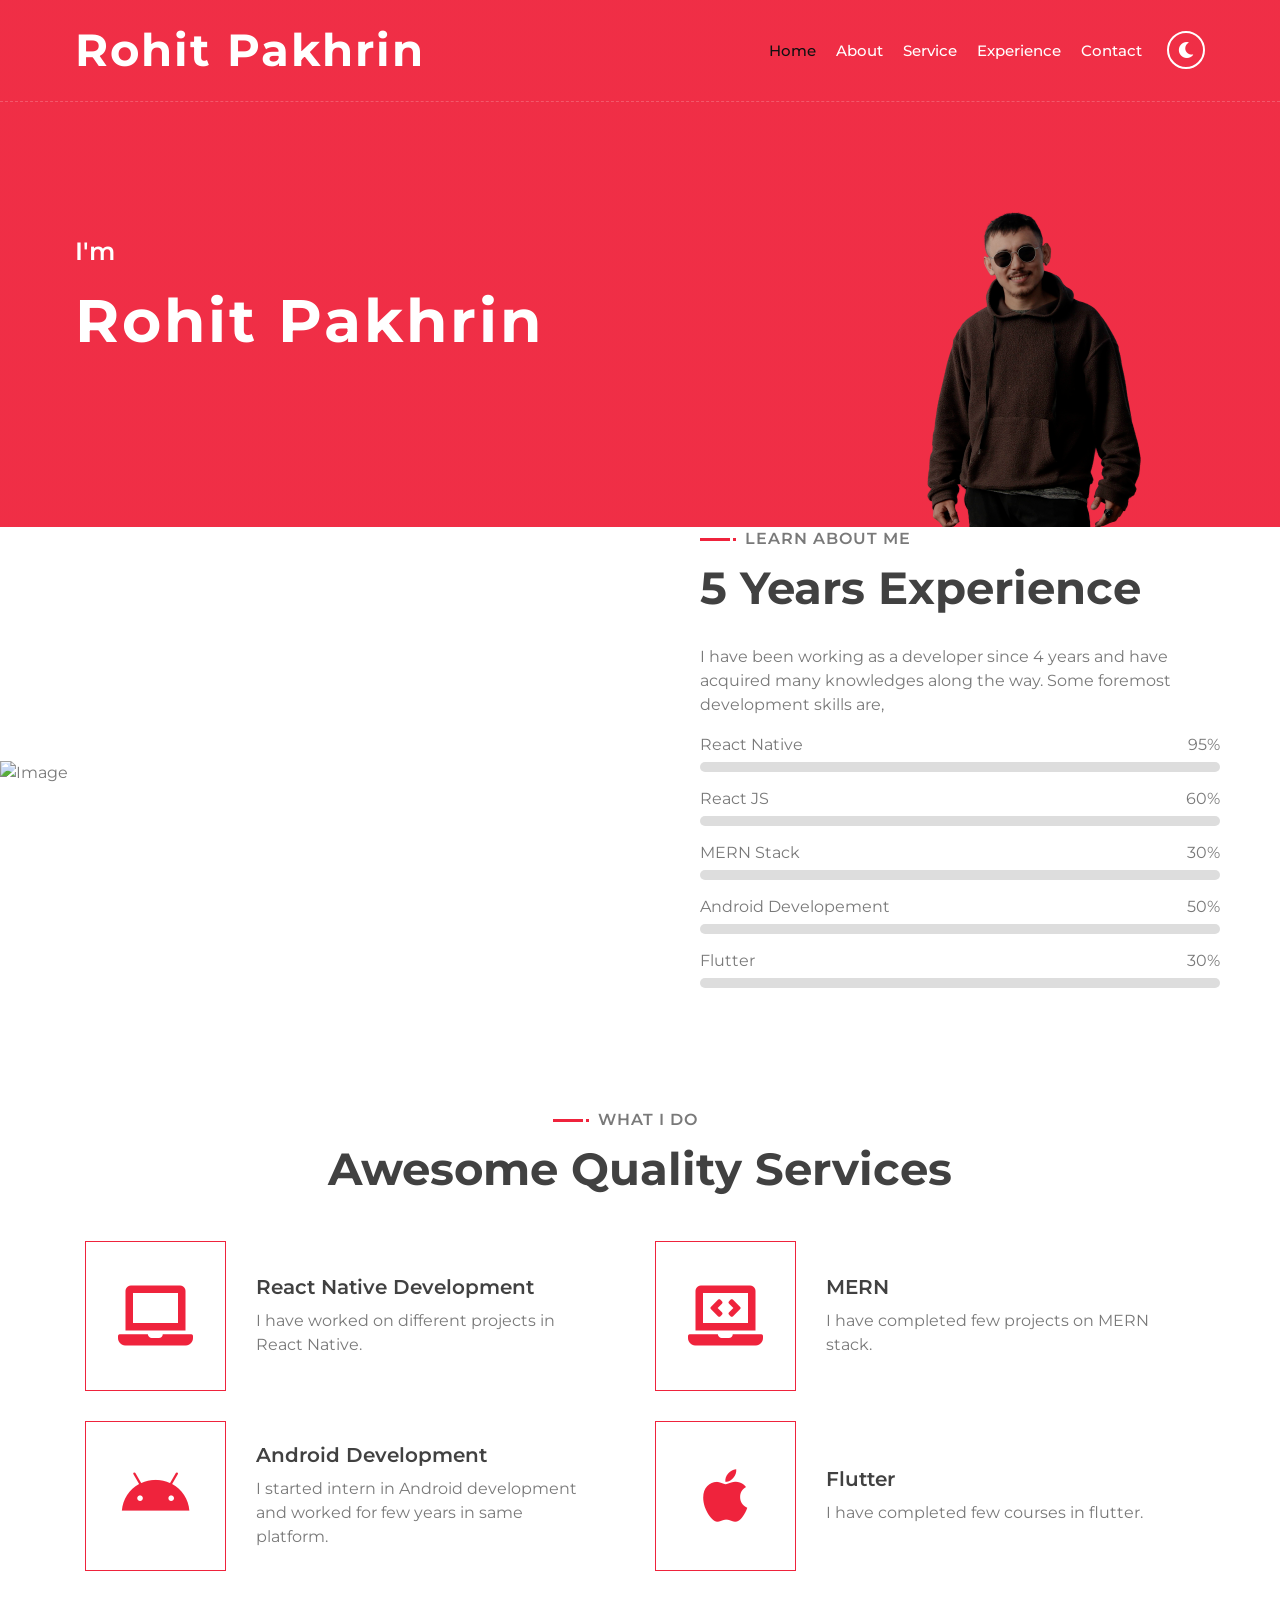
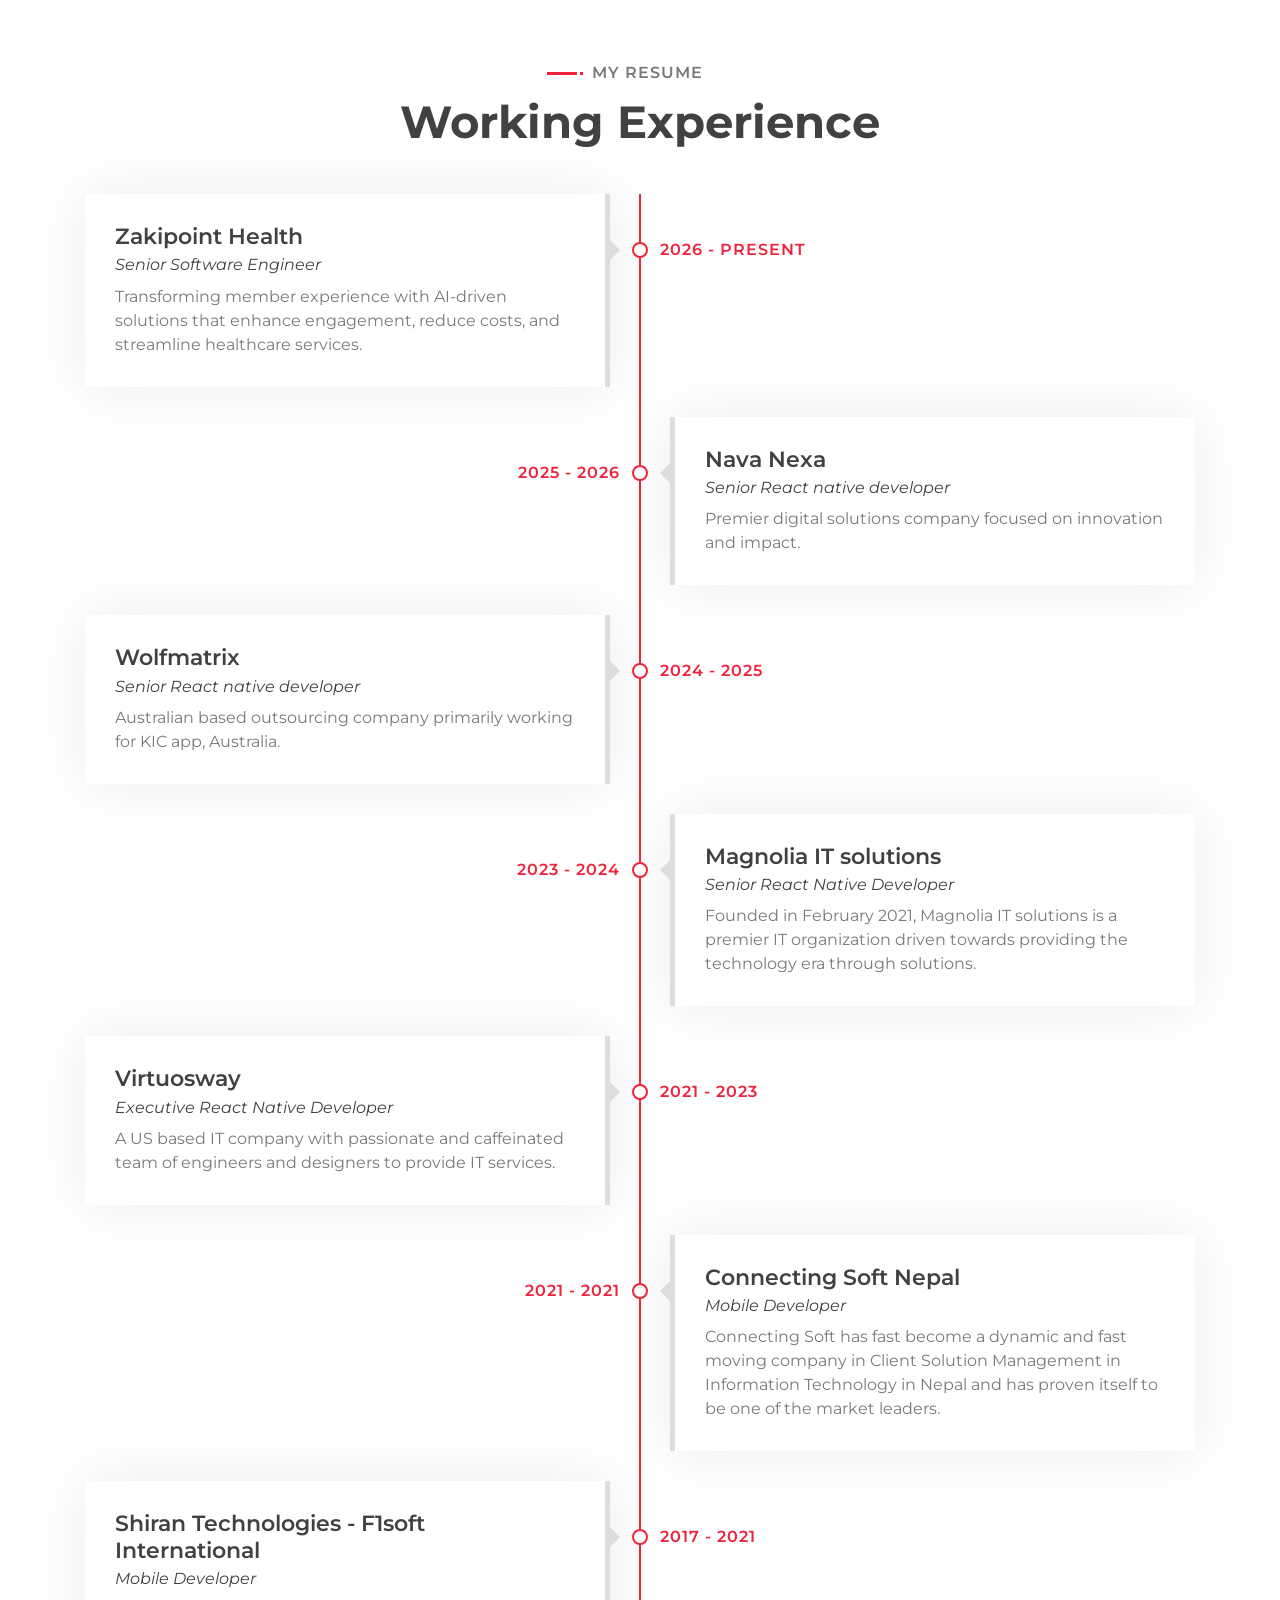
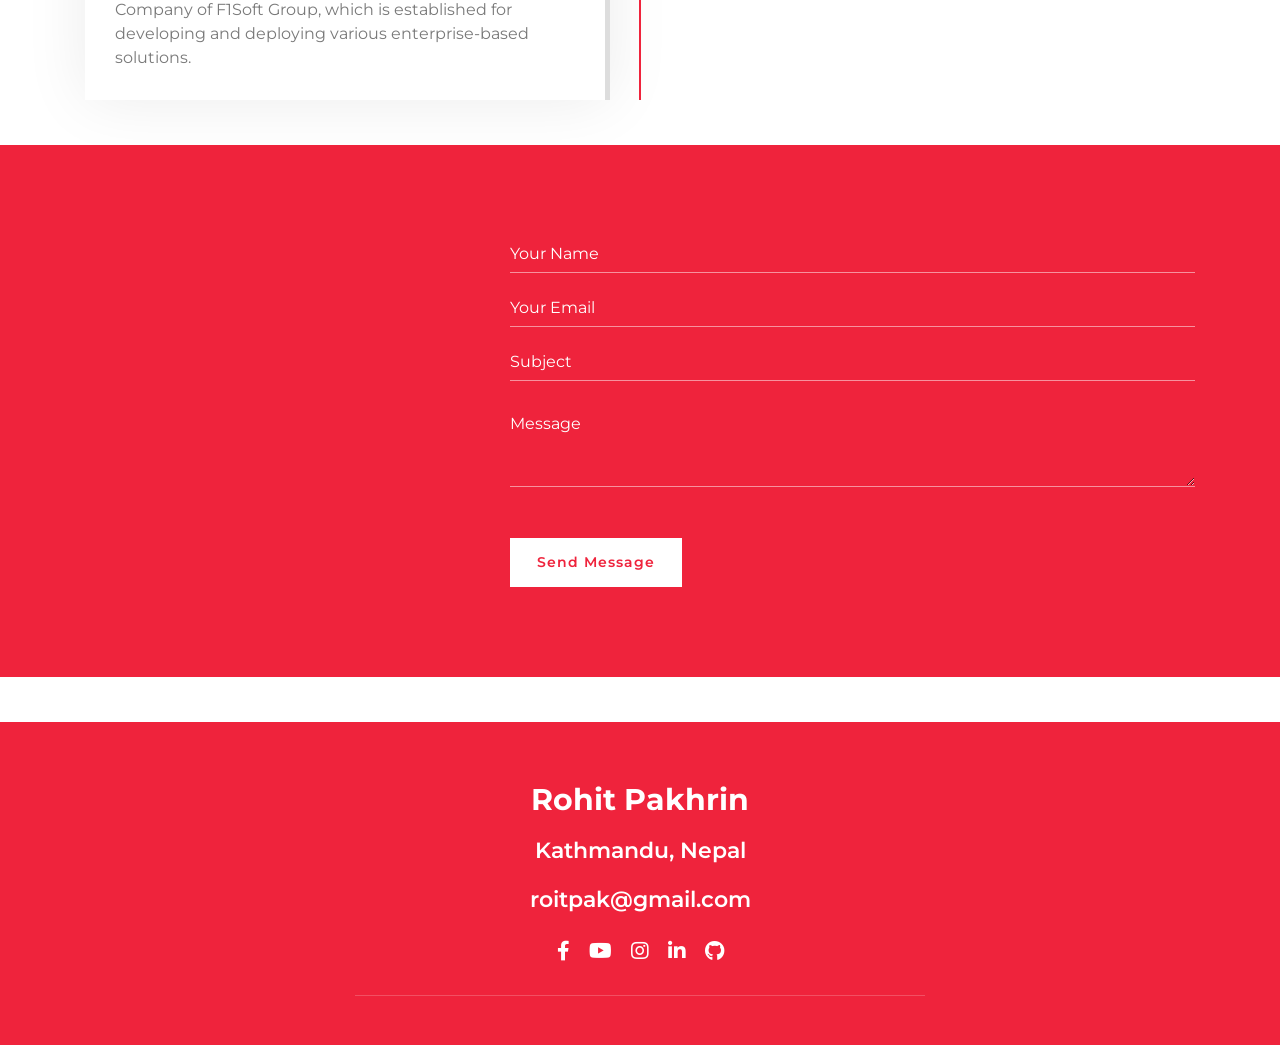
==== index.html @ 384fcbcc "Revert "feat: add interactive Three.js particle constellation background to hero section" This rever" ====
<!DOCTYPE html>
<!--YES! its a template ;) -->
<html lang="en">

<head>
    <meta charset="utf-8">
    <title>Rohit Pakhrin</title>
    <meta content="width=device-width, initial-scale=1.0" name="viewport">
    <meta content="Free Website Template" name="keywords">
    <meta content="Free Website Template" name="description">

    <!-- Favicon -->
    <link href="img/favicon.ico" rel="icon">

    <!-- Google Font -->
    <link href="https://fonts.googleapis.com/css2?family=Montserrat:wght@300;400;500;600;700&display=swap"
        rel="stylesheet">

    <!-- CSS Libraries -->
    <link href="https://stackpath.bootstrapcdn.com/bootstrap/4.4.1/css/bootstrap.min.css" rel="stylesheet">
    <link href="https://cdnjs.cloudflare.com/ajax/libs/font-awesome/5.10.0/css/all.min.css" rel="stylesheet">
    <link href="lib/animate/animate.min.css" rel="stylesheet">
    <link href="lib/owlcarousel/assets/owl.carousel.min.css" rel="stylesheet">
    <link href="lib/lightbox/css/lightbox.min.css" rel="stylesheet">

    <!-- Template Stylesheet -->
    <link href="css/style.css" rel="stylesheet">
</head>

<body data-spy="scroll" data-target=".navbar" data-offset="51">
    <!-- Nav Bar Start -->
    <div class="navbar navbar-expand-lg bg-light navbar-light">
        <div class="container-fluid">
            <a href="index.html" class="navbar-brand">Rohit Pakhrin</a>
            <button type="button" class="navbar-toggler" data-toggle="collapse" data-target="#navbarCollapse">
                <span class="navbar-toggler-icon"></span>
            </button>

            <div class="collapse navbar-collapse justify-content-between" id="navbarCollapse">
                <div class="navbar-nav ml-auto">
                    <a href="#home" class="nav-item nav-link active">Home</a>
                    <a href="#about" class="nav-item nav-link">About</a>
                    <a href="#service" class="nav-item nav-link">Service</a>
                    <a href="#experience" class="nav-item nav-link">Experience</a>
                    <!-- <a href="#portfolio" class="nav-item nav-link">Portfolio</a> -->
                    <!-- <a href="#price" class="nav-item nav-link">Price</a> -->
                    <!-- <a href="#review" class="nav-item nav-link">Review</a> -->
                    <!-- <a href="#team" class="nav-item nav-link">Team</a> -->
                    <!-- <a href="#blog" class="nav-item nav-link">Blog</a> -->
                    <a href="#contact" class="nav-item nav-link">Contact</a>
                </div>
                <div class="theme-toggle">
                    <button class="theme-toggle-btn" id="themeToggle" aria-label="Toggle dark mode">
                        <i class="fas fa-moon"></i>
                    </button>
                </div>
            </div>
        </div>
    </div>
    <!-- Nav Bar End -->


    <!-- Hero Start -->
    <div class="hero" id="home">
        <div class="container-fluid">
            <div class="row align-items-center">
                <div class="col-sm-12 col-md-6">
                    <div class="hero-content">
                        <div class="hero-text">
                            <p>I'm</p>
                            <h1>Rohit Pakhrin</h1>
                            <h2></h2>
                            <div class="typed-text">Mobile Developer, Front-End Developer,
                                Apps Developer</div>
                        </div>
                        <!-- <div class="hero-btn">
                            <a class="btn" href="">Hire Me</a>
                            <a class="btn" href="">Contact Me</a>
                        </div> -->
                    </div>
                </div>
                <div class="col-sm-12 col-md-6 d-none d-md-block">
                    <div class="hero-image">
                        <img src="img/hero.png" alt="Hero Image">
                    </div>
                </div>
            </div>
        </div>
    </div>
    <!-- Hero End -->


    <!-- About Start -->
    <div class="about wow fadeInUp" data-wow-delay="0.1s" id="about">
        <div class="container-fluid">
            <div class="row align-items-center">
                <div class="col-lg-6">
                    <div class="about-img">
                        <img src="img/about.jpg" alt="Image">
                    </div>
                </div>
                <div class="col-lg-6">
                    <div class="about-content">
                        <div class="section-header text-left">
                            <p>Learn About Me</p>
                            <h2>5 Years Experience</h2>
                        </div>
                        <div class="about-text">
                            <p>
                                I have been working as a developer since 4 years and have acquired many knowledges along
                                the way. Some foremost development skills are,
                            </p>
                        </div>
                        <div class="skills">
                            <div class="skill-name">
                                <p>React Native</p>
                                <p>95%</p>
                            </div>
                            <div class="progress">
                                <div class="progress-bar" role="progressbar" aria-valuenow="95" aria-valuemin="0"
                                    aria-valuemax="100"></div>
                            </div>
                            <div class="skill-name">
                                <p>React JS</p>
                                <p>60%</p>
                            </div>
                            <div class="progress">
                                <div class="progress-bar" role="progressbar" aria-valuenow="60" aria-valuemin="0"
                                    aria-valuemax="100"></div>
                            </div>
                            <div class="skill-name">
                                <p>MERN Stack</p>
                                <p>30%</p>
                            </div>
                            <div class="progress">
                                <div class="progress-bar" role="progressbar" aria-valuenow="30" aria-valuemin="0"
                                    aria-valuemax="100"></div>
                            </div>
                            <div class="skill-name">
                                <p>Android Developement</p>
                                <p>50%</p>
                            </div>
                            <div class="progress">
                                <div class="progress-bar" role="progressbar" aria-valuenow="50" aria-valuemin="0"
                                    aria-valuemax="100"></div>
                            </div>
                            <div class="skill-name">
                                <p>Flutter</p>
                                <p>30%</p>
                            </div>
                            <div class="progress">
                                <div class="progress-bar" role="progressbar" aria-valuenow="30" aria-valuemin="0"
                                    aria-valuemax="100"></div>
                            </div>
                        </div>
                        <!-- <a class="btn" href="">Learn More</a> -->
                    </div>
                </div>
            </div>
        </div>
    </div>
    <!-- About End -->


    <!-- Service Start -->
    <div class="service" id="service">
        <div class="container">
            <div class="section-header text-center wow zoomIn" data-wow-delay="0.1s">
                <p>What I do</p>
                <h2>Awesome Quality Services</h2>
            </div>
            <div class="row">
                <div class="col-lg-6 wow fadeInUp" data-wow-delay="0.0s">
                    <div class="service-item">
                        <div class="service-icon">
                            <i class="fa fa-laptop"></i>
                        </div>
                        <div class="service-text">
                            <h3>React Native Development</h3>
                            <p>
                                I have worked on different projects in React Native.
                            </p>
                        </div>
                    </div>
                </div>
                <div class="col-lg-6 wow fadeInUp" data-wow-delay="0.2s">
                    <div class="service-item">
                        <div class="service-icon">
                            <i class="fa fa-laptop-code"></i>
                        </div>
                        <div class="service-text">
                            <h3>MERN</h3>
                            <p>
                                I have completed few projects on MERN stack.
                            </p>
                        </div>
                    </div>
                </div>
                <div class="col-lg-6 wow fadeInUp" data-wow-delay="0.4s">
                    <div class="service-item">
                        <div class="service-icon">
                            <i class="fab fa-android"></i>
                        </div>
                        <div class="service-text">
                            <h3>Android Development</h3>
                            <p>
                                I started intern in Android development and worked for few years in same platform.
                            </p>
                        </div>
                    </div>
                </div>
                <div class="col-lg-6 wow fadeInUp" data-wow-delay="0.6s">
                    <div class="service-item">
                        <div class="service-icon">
                            <i class="fab fa-apple"></i>
                        </div>
                        <div class="service-text">
                            <h3>Flutter</h3>
                            <p>
                                I have completed few courses in flutter.
                            </p>
                        </div>
                    </div>
                </div>
            </div>
        </div>
    </div>
    <!-- Service End -->


    <!-- Experience Start -->
    <div class="experience" id="experience">
        <div class="container">
            <header class="section-header text-center wow zoomIn" data-wow-delay="0.1s">
                <p>My Resume</p>
                <h2>Working Experience</h2>
            </header>
            <div class="timeline">
                <div class="timeline-item left wow slideInLeft" data-wow-delay="0.1s">
                    <div class="timeline-text">
                        <div class="timeline-date">2026 - Present</div>
                        <h2>Zakipoint Health</h2>
                        <h4>Senior Software Engineer</h4>
                        <p>
                            Transforming member experience with AI-driven solutions that enhance engagement, reduce costs, and streamline healthcare services.
                        </p>
                    </div>
                </div>
                <div class="timeline-item right wow slideInRight" data-wow-delay="0.1s">
                    <div class="timeline-text">
                        <div class="timeline-date">2025 - 2026</div>
                        <h2>Nava Nexa</h2>
                        <h4>Senior React native developer</h4>
                        <p>
                            Premier digital solutions company focused on innovation and impact.
                        </p>
                    </div>
                </div>
                <div class="timeline-item left wow slideInLeft" data-wow-delay="0.1s">
                    <div class="timeline-text">
                        <div class="timeline-date">2024 - 2025</div>
                        <h2>Wolfmatrix</h2>
                        <h4>Senior React native developer</h4>
                        <p>
                            Australian based outsourcing company primarily working for KIC app, Australia.
                        </p>
                    </div>
                </div>
                <div class="timeline-item right wow slideInRight" data-wow-delay="0.1s">
                    <div class="timeline-text">
                        <div class="timeline-date">2023 - 2024</div>
                        <h2>Magnolia IT solutions</h2>
                        <h4>Senior React Native Developer</h4>
                        <p>
                            Founded in February 2021, Magnolia IT solutions is a premier IT organization driven towards
                            providing the technology era through solutions.
                        </p>
                    </div>
                </div>
                <div class="timeline-item left wow slideInLeft" data-wow-delay="0.1s">
                    <div class="timeline-text">
                        <div class="timeline-date">2021 - 2023</div>
                        <h2>Virtuosway</h2>
                        <h4>Executive React Native Developer</h4>
                        <p>
                            A US based IT company with passionate and caffeinated team of engineers and designers to
                            provide IT services.
                        </p>
                    </div>
                </div>
                <div class="timeline-item right wow slideInRight" data-wow-delay="0.1s">
                    <div class="timeline-text">
                        <div class="timeline-date">2021 - 2021</div>
                        <h2>Connecting Soft Nepal</h2>
                        <h4>Mobile Developer</h4>
                        <p>
                            Connecting Soft has fast become a dynamic and fast moving company in Client Solution
                            Management in Information Technology in Nepal and has proven itself to be one of the market
                            leaders.
                        </p>
                    </div>
                </div>
                <div class="timeline-item left wow slideInLeft" data-wow-delay="0.1s">
                    <div class="timeline-text">
                        <div class="timeline-date">2017 - 2021</div>
                        <h2>Shiran Technologies - F1soft International</h2>
                        <h4>Mobile Developer</h4>
                        <p>
                            Company of F1Soft Group, which is established for developing and deploying various
                            enterprise-based solutions.

                        </p>
                    </div>
                </div>
            </div>
        </div>
        <!-- Job Experience End -->


        <!-- Banner Start -->
        <!-- <div class="banner wow zoomIn" data-wow-delay="0.1s">
        <div class="container">
            <div class="section-header text-center">
                <p>Reasonable Price</p>
                <h2>Get A <span>Special</span> Price</h2>
            </div>
            <div class="container banner-text">
                <p>
                    Lorem ipsum dolor sit amet, consectetur adipiscing elit. Phasellus nec pretium mi. Curabitur
                    facilisis ornare velit non vulputate. Aliquam metus tortor, auctor id gravida condimentum, viverra
                    quis sem. Curabitur non nisl nec nisi scelerisque maximus.
                </p>
                <a class="btn">Pricing Plan</a>
            </div>
        </div>
    </div> -->
        <!-- Banner End -->


        <!-- Portfolio Start -->
        <!-- <div class="portfolio" id="portfolio">
        <div class="container">
            <div class="section-header text-center wow zoomIn" data-wow-delay="0.1s">
                <p>My Portfolio</p>
                <h2>My Excellent Portfolio</h2>
            </div>
            <div class="row">
                <div class="col-12">
                    <ul id="portfolio-filter">
                        <li data-filter="*" class="filter-active">All</li>
                        <li data-filter=".filter-1">Web Design</li>
                        <li data-filter=".filter-2">Mobile Apps</li>
                        <li data-filter=".filter-3">Game Dev</li>
                    </ul>
                </div>
            </div>
            <div class="row portfolio-container">
                <div class="col-lg-4 col-md-6 col-sm-12 portfolio-item filter-1 wow fadeInUp" data-wow-delay="0.0s">
                    <div class="portfolio-wrap">
                        <div class="portfolio-img">
                            <img src="img/portfolio-1.jpg" alt="Image">
                        </div>
                        <div class="portfolio-text">
                            <h3>eCommerce Website</h3>
                            <a class="btn" href="img/portfolio-1.jpg" data-lightbox="portfolio">+</a>
                        </div>
                    </div>
                </div>
                <div class="col-lg-4 col-md-6 col-sm-12 portfolio-item filter-2 wow fadeInUp" data-wow-delay="0.2s">
                    <div class="portfolio-wrap">
                        <div class="portfolio-img">
                            <img src="img/portfolio-2.jpg" alt="Image">
                        </div>
                        <div class="portfolio-text">
                            <h3>Product Landing Page</h3>
                            <a class="btn" href="img/portfolio-2.jpg" data-lightbox="portfolio">+</a>
                        </div>
                    </div>
                </div>
                <div class="col-lg-4 col-md-6 col-sm-12 portfolio-item filter-3 wow fadeInUp" data-wow-delay="0.4s">
                    <div class="portfolio-wrap">
                        <div class="portfolio-img">
                            <img src="img/portfolio-3.jpg" alt="Image">
                        </div>
                        <div class="portfolio-text">
                            <h3>JavaScript quiz game</h3>
                            <a class="btn" href="img/portfolio-3.jpg" data-lightbox="portfolio">+</a>
                        </div>
                    </div>
                </div>
                <div class="col-lg-4 col-md-6 col-sm-12 portfolio-item filter-1 wow fadeInUp" data-wow-delay="0.6s">
                    <div class="portfolio-wrap">
                        <div class="portfolio-img">
                            <img src="img/portfolio-4.jpg" alt="Image">
                        </div>
                        <div class="portfolio-text">
                            <h3>JavaScript drawing</h3>
                            <a class="btn" href="img/portfolio-4.jpg" data-lightbox="portfolio">+</a>
                        </div>
                    </div>
                </div>
                <div class="col-lg-4 col-md-6 col-sm-12 portfolio-item filter-2 wow fadeInUp" data-wow-delay="0.8s">
                    <div class="portfolio-wrap">
                        <div class="portfolio-img">
                            <img src="img/portfolio-5.jpg" alt="Image">
                        </div>
                        <div class="portfolio-text">
                            <h3>Social Mobile Apps</h3>
                            <a class="btn" href="img/portfolio-5.jpg" data-lightbox="portfolio">+</a>
                        </div>
                    </div>
                </div>
                <div class="col-lg-4 col-md-6 col-sm-12 portfolio-item filter-3 wow fadeInUp" data-wow-delay="1s">
                    <div class="portfolio-wrap">
                        <div class="portfolio-img">
                            <img src="img/portfolio-6.jpg" alt="Image">
                        </div>
                        <div class="portfolio-text">
                            <h3>Company Website</h3>
                            <a class="btn" href="img/portfolio-6.jpg" data-lightbox="portfolio">+</a>
                        </div>
                    </div>
                </div>
            </div>
        </div>
    </div> -->
        <!-- Portfolio End -->


        <!-- Banner Start -->
        <!-- <div class="banner wow zoomIn" data-wow-delay="0.1s">
        <div class="container">
            <div class="section-header text-center">
                <p>Awesome Discount</p>
                <h2>Get <span>30%</span> Discount</h2>
            </div>
            <div class="container banner-text">
                <p>
                    Lorem ipsum dolor sit amet, consectetur adipiscing elit. Phasellus nec pretium mi. Curabitur
                    facilisis ornare velit non vulputate. Aliquam metus tortor, auctor id gravida condimentum, viverra
                    quis sem. Curabitur non nisl nec nisi scelerisque maximus.
                </p>
                <a class="btn">Order Now</a>
            </div>
        </div>
    </div> -->
        <!-- Banner End -->


        <!-- Price Start -->
        <!-- <div class="price" id="price">
        <div class="container">
            <div class="section-header text-center wow zoomIn" data-wow-delay="0.1s">
                <p>Pricing Plan</p>
                <h2>Affordable Price</h2>
            </div>
            <div class="row">
                <div class="col-md-4 wow fadeInUp" data-wow-delay="0.5s">
                    <div class="price-item">
                        <div class="price-header">
                            <div class="price-title">
                                <h2>Basic</h2>
                            </div>
                            <div class="price-prices">
                                <h2><small>$</small>49<span>/ mo</span></h2>
                            </div>
                        </div>
                        <div class="price-body">
                            <div class="price-description">
                                <ul>
                                    <li>Bootstrap 4</li>
                                    <li>Font Awesome 5</li>
                                    <li>Responsive Design</li>
                                    <li>Browser Compatibility</li>
                                    <li>Easy To Use</li>
                                </ul>
                            </div>
                        </div>
                        <div class="price-footer">
                            <div class="price-action">
                                <a class="btn" href="">Order Now</a>
                            </div>
                        </div>
                    </div>
                </div>
                <div class="col-md-4 wow fadeInUp" data-wow-delay="0.0s">
                    <div class="price-item featured-item">
                        <div class="price-header">
                            <div class="price-title">
                                <h2>Standard</h2>
                            </div>
                            <div class="price-prices">
                                <h2><small>$</small>99<span>/ mo</span></h2>
                            </div>
                        </div>
                        <div class="price-body">
                            <div class="price-description">
                                <ul>
                                    <li>Bootstrap 4</li>
                                    <li>Font Awesome 5</li>
                                    <li>Responsive Design</li>
                                    <li>Browser Compatibility</li>
                                    <li>Easy To Use</li>
                                </ul>
                            </div>
                        </div>
                        <div class="price-footer">
                            <div class="price-action">
                                <a class="btn" href="">Order Now</a>
                            </div>
                        </div>
                    </div>
                </div>
                <div class="col-md-4 wow fadeInUp" data-wow-delay="0.5s">
                    <div class="price-item">
                        <div class="price-header">
                            <div class="price-title">
                                <h2>Premium</h2>
                            </div>
                            <div class="price-prices">
                                <h2><small>$</small>149<span>/ mo</span></h2>
                            </div>
                        </div>
                        <div class="price-body">
                            <div class="price-description">
                                <ul>
                                    <li>Bootstrap 4</li>
                                    <li>Font Awesome 5</li>
                                    <li>Responsive Design</li>
                                    <li>Browser Compatibility</li>
                                    <li>Easy To Use</li>
                                </ul>
                            </div>
                        </div>
                        <div class="price-footer">
                            <div class="price-action">
                                <a class="btn" href="">Order Now</a>
                            </div>
                        </div>
                    </div>
                </div>
            </div>
        </div>
    </div>
    Price End -->


        <!-- Testimonial Start -->
        <!-- <div class="testimonial wow fadeInUp" data-wow-delay="0.1s" id="review">
        <div class="container">
            <div class="testimonial-icon">
                <i class="fa fa-quote-left"></i>
            </div>
            <div class="owl-carousel testimonials-carousel">
                <div class="testimonial-item">
                    <div class="testimonial-img">
                        <img src="img/testimonial-1.jpg" alt="Image">
                    </div>
                    <div class="testimonial-text">
                        <p>
                            Lorem ipsum dolor sit amet consec adipis elit. Etiam accums lacus eget velit tincid, quis
                            suscip justo dictum. Lorem ipsum dolor sit amet consec adipis elit.
                        </p>
                        <h3>Customer Name</h3>
                        <h4>Profession</h4>
                    </div>
                </div>
                <div class="testimonial-item">
                    <div class="testimonial-img">
                        <img src="img/testimonial-2.jpg" alt="Image">
                    </div>
                    <div class="testimonial-text">
                        <p>
                            Lorem ipsum dolor sit amet consec adipis elit. Etiam accums lacus eget velit tincid, quis
                            suscip justo dictum. Lorem ipsum dolor sit amet consec adipis elit.
                        </p>
                        <h3>Customer Name</h3>
                        <h4>Profession</h4>
                    </div>
                </div>
                <div class="testimonial-item">
                    <div class="testimonial-img">
                        <img src="img/testimonial-3.jpg" alt="Image">
                    </div>
                    <div class="testimonial-text">
                        <p>
                            Lorem ipsum dolor sit amet consec adipis elit. Etiam accums lacus eget velit tincid, quis
                            suscip justo dictum. Lorem ipsum dolor sit amet consec adipis elit.
                        </p>
                        <h3>Customer Name</h3>
                        <h4>Profession</h4>
                    </div>
                </div>
            </div>
        </div>
    </div> -->
        <!-- Testimonial End -->


        <!-- Team Start -->
        <!-- <div class="team" id="team">
        <div class="container">
            <div class="section-header text-center wow zoomIn" data-wow-delay="0.1s">
                <p>My Team</p>
                <h2>Expert Team Members</h2>
            </div>
            <div class="row">
                <div class="col-lg-6 wow fadeInUp" data-wow-delay="0.0s">
                    <div class="team-item">
                        <div class="team-img">
                            <img src="img/team-1.jpg" alt="Image">
                        </div>
                        <div class="team-text">
                            <h2>Mollie Ross</h2>
                            <h4>Web Designer</h4>
                            <p>
                                Lorem ipsum dolor sit amet consec adipis elit. Etiam accum lacus
                            </p>
                            <div class="team-social">
                                <a class="btn" href=""><i class="fab fa-twitter"></i></a>
                                <a class="btn" href=""><i class="fab fa-facebook-f"></i></a>
                                <a class="btn" href=""><i class="fab fa-linkedin-in"></i></a>
                                <a class="btn" href=""><i class="fab fa-instagram"></i></a>
                            </div>
                        </div>
                    </div>
                </div>
                <div class="col-lg-6 wow fadeInUp" data-wow-delay="0.2s">
                    <div class="team-item">
                        <div class="team-img">
                            <img src="img/team-2.jpg" alt="Image">
                        </div>
                        <div class="team-text">
                            <h2>Dylan Adams</h2>
                            <h4>Web Developer</h4>
                            <p>
                                Lorem ipsum dolor sit amet consec adipis elit. Etiam accum lacus
                            </p>
                            <div class="team-social">
                                <a class="btn" href=""><i class="fab fa-twitter"></i></a>
                                <a class="btn" href=""><i class="fab fa-facebook-f"></i></a>
                                <a class="btn" href=""><i class="fab fa-linkedin-in"></i></a>
                                <a class="btn" href=""><i class="fab fa-instagram"></i></a>
                            </div>
                        </div>
                    </div>
                </div>
                <div class="col-lg-6 wow fadeInUp" data-wow-delay="0.4s">
                    <div class="team-item">
                        <div class="team-img">
                            <img src="img/team-3.jpg" alt="Image">
                        </div>
                        <div class="team-text">
                            <h2>Jennifer Page</h2>
                            <h4>Apps Designer</h4>
                            <p>
                                Lorem ipsum dolor sit amet consec adipis elit. Etiam accum lacus
                            </p>
                            <div class="team-social">
                                <a class="btn" href=""><i class="fab fa-twitter"></i></a>
                                <a class="btn" href=""><i class="fab fa-facebook-f"></i></a>
                                <a class="btn" href=""><i class="fab fa-linkedin-in"></i></a>
                                <a class="btn" href=""><i class="fab fa-instagram"></i></a>
                            </div>
                        </div>
                    </div>
                </div>
                <div class="col-lg-6 wow fadeInUp" data-wow-delay="0.6s">
                    <div class="team-item">
                        <div class="team-img">
                            <img src="img/team-4.jpg" alt="Image">
                        </div>
                        <div class="team-text">
                            <h2>Josh Dunn</h2>
                            <h4>Apps Developer</h4>
                            <p>
                                Lorem ipsum dolor sit amet consec adipis elit. Etiam accum lacus
                            </p>
                            <div class="team-social">
                                <a class="btn" href=""><i class="fab fa-twitter"></i></a>
                                <a class="btn" href=""><i class="fab fa-facebook-f"></i></a>
                                <a class="btn" href=""><i class="fab fa-linkedin-in"></i></a>
                                <a class="btn" href=""><i class="fab fa-instagram"></i></a>
                            </div>
                        </div>
                    </div>
                </div>
            </div>
        </div>
    </div> -->
        <!-- Team End -->


        <!-- Contact Start -->
        <div class="contact wow fadeInUp" data-wow-delay="0.1s" id="contact">
            <div class="container-fluid">
                <div class="container">
                    <div class="row align-items-center">
                        <div class="col-md-4"></div>
                        <div class="col-md-8">
                            <div class="contact-form">
                                <div id="success"></div>
                                <form name="sentMessage" id="contactForm" novalidate="novalidate" data-netlify="true"
                                    netlify-honeypot="bot-field">
                                    <input type="hidden" name="form-name" value="sentMessage" />
                                    <div class="control-group">
                                        <input type="text" class="form-control" id="name" name="name"
                                            placeholder="Your Name" required="required"
                                            data-validation-required-message="Please enter your name" />
                                        <p class="help-block"></p>
                                    </div>
                                    <div class="control-group">
                                        <input type="email" class="form-control" id="email" name="email"
                                            placeholder="Your Email" required="required"
                                            data-validation-required-message="Please enter your email" />
                                        <p class="help-block"></p>
                                    </div>
                                    <div class="control-group">
                                        <input type="text" class="form-control" id="subject" name="subject"
                                            placeholder="Subject" required="required"
                                            data-validation-required-message="Please enter a subject" />
                                        <p class="help-block"></p>
                                    </div>
                                    <div class="control-group">
                                        <textarea class="form-control" id="message" name="message" placeholder="Message"
                                            required="required"
                                            data-validation-required-message="Please enter your message"></textarea>
                                        <p class="help-block"></p>
                                    </div>
                                    <div>
                                        <button class="btn" type="submit" id="sendMessageButton">Send Message</button>
                                    </div>
                                </form>
                            </div>
                        </div>
                    </div>
                </div>
            </div>
        </div>
        <!-- Contact End -->


        <!-- Blog Start -->
        <!-- <div class="blog" id="blog">
        <div class="container">
            <div class="section-header text-center wow zoomIn" data-wow-delay="0.1s">
                <p>From Blog</p>
                <h2>Latest Articles</h2>
            </div>
            <div class="row">
                <div class="col-lg-6">
                    <div class="blog-item wow fadeInUp" data-wow-delay="0.1s">
                        <div class="blog-img">
                            <img src="img/blog-1.jpg" alt="Blog">
                        </div>
                        <div class="blog-text">
                            <h2>Lorem ipsum dolor sit amet</h2>
                            <div class="blog-meta">
                                <p><i class="far fa-user"></i>Admin</p>
                                <p><i class="far fa-list-alt"></i>Web Design</p>
                                <p><i class="far fa-calendar-alt"></i>01-Jan-2045</p>
                                <p><i class="far fa-comments"></i>5</p>
                            </div>
                            <p>
                                Lorem ipsum dolor sit amet elit. Nullam commodo mattis mi. Nullam eu erat lectus. Proin
                                viverra risus vitae luctus. Proin ut ante, vitae sapien. Fusce sem ac erat rhoncus,
                                ornare mattis nisl massa et eros vitae pulvin
                            </p>
                            <a class="btn" href="">Read More <i class="fa fa-angle-right"></i></a>
                        </div>
                    </div>
                </div>
                <div class="col-lg-6">
                    <div class="blog-item wow fadeInUp" data-wow-delay="0.3s">
                        <div class="blog-img">
                            <img src="img/blog-2.jpg" alt="Blog">
                        </div>
                        <div class="blog-text">
                            <h2>Lorem ipsum dolor sit amet</h2>
                            <div class="blog-meta">
                                <p><i class="far fa-user"></i>Admin</p>
                                <p><i class="far fa-list-alt"></i>Apps Design</p>
                                <p><i class="far fa-calendar-alt"></i>01-Jan-2045</p>
                                <p><i class="far fa-comments"></i>10</p>
                            </div>
                            <p>
                                Lorem ipsum dolor sit amet elit. Nullam commodo mattis mi. Nullam eu erat lectus. Proin
                                viverra risus vitae luctus. Proin ut ante, vitae sapien. Fusce sem ac erat rhoncus,
                                ornare mattis nisl massa et eros vitae pulvin
                            </p>
                            <a class="btn" href="">Read More <i class="fa fa-angle-right"></i></a>
                        </div>
                    </div>
                </div>
            </div>
        </div>
    </div> -->
        <!-- Blog End -->


        <!-- Footer Start -->
        <div class="footer wow fadeIn" data-wow-delay="0.3s">
            <div class="container-fluid">
                <div class="container">
                    <div class="footer-info">
                        <h2>Rohit Pakhrin</h2>
                        <h3>Kathmandu, Nepal</h3>
                        <div class="footer-menu">
                            <!-- <p>+012 345 67890</p> -->
                            <p>roitpak@gmail.com</p>
                        </div>
                        <div class="footer-social">
                            <!-- <a href=""><i class="fab fa-twitter"></i></a> -->
                            <a href="https://www.facebook.com/rohit.pakhrin/"><i class="fab fa-facebook-f"></i></a>
                            <a href="https://www.youtube.com/channel/UCsjnV66huSgX10mbQRw9nOQ"><i
                                    class="fab fa-youtube"></i></a>
                            <a href="https://www.instagram.com/roitpak/"><i class="fab fa-instagram"></i></a>
                            <a href="https://www.linkedin.com/in/rohit-pakhrin-86242a171/"><i
                                    class="fab fa-linkedin-in"></i></a>
                            <a href="https://github.com/roitpak"><i class="fab fa-github"></i></a>
                        </div>
                    </div>
                </div>
                <div class="container copyright">
                    <!-- <p>&copy; <a href="#">Your Site Name</a>, All Right Reserved | Designed By <a
                        href="https://htmlcodex.com">HTML Codex</a></p> -->
                </div>
            </div>
        </div>
        <!-- Footer End -->


        <!-- Back to top button -->
        <a href="#" class="btn back-to-top"><i class="fa fa-chevron-up"></i></a>


        <!-- Pre Loader -->
        <div id="loader" class="show">
            <div class="loader"></div>
        </div>


        <!-- JavaScript Libraries -->
        <script src="https://code.jquery.com/jquery-3.4.1.min.js"></script>
        <script src="https://stackpath.bootstrapcdn.com/bootstrap/4.4.1/js/bootstrap.bundle.min.js"></script>
        <script src="lib/easing/easing.min.js"></script>
        <script src="lib/wow/wow.min.js"></script>
        <script src="lib/waypoints/waypoints.min.js"></script>
        <script src="lib/typed/typed.min.js"></script>
        <script src="lib/owlcarousel/owl.carousel.min.js"></script>
        <script src="lib/isotope/isotope.pkgd.min.js"></script>
        <script src="lib/lightbox/js/lightbox.min.js"></script>

        <!-- Contact Javascript File -->
        <script src="mail/jqBootstrapValidation.min.js"></script>
        <script src="mail/contact.js"></script>

        <!-- Template Javascript -->
        <script src="js/main.js"></script>
</body>

</html>
---- css/style.css ----
/*******************************/
/********* CSS Variables ********/
/*******************************/
:root {
    --primary: #EF233C;
    --bg: #ffffff;
    --bg-secondary: #f8f9fa;
    --bg-card: #ffffff;
    --text: #797979;
    --text-heading: #414141;
    --text-link: #313131;
    --text-on-primary: #ffffff;
    --text-nav: #ffffff;
    --text-nav-sticky: #414141;
    --border: #dddddd;
    --nav-hover: #111111;
    --shadow-sm: 0 0 60px rgba(0, 0, 0, .08);
    --shadow-md: 0 0 15px rgba(0, 0, 0, .12);
    --shadow-lg: 0 2px 5px rgba(0, 0, 0, .3);
    --shadow-pricing: 0 0 30px rgba(0, 0, 0, .2);
    --timeline-border: #dddddd;
    --blog-border: rgba(0, 0, 0, .07);
    --testimonial-text: #666666;
    --section-bg: #EF233C;
    --hero-overlay: rgba(239, 35, 60, .95);
    --section-header-bg: #ffffff;
    --theme-toggle-color: #ffffff;
}

[data-theme="dark"] {
    --bg: #121212;
    --bg-secondary: #1e1e2e;
    --bg-card: #1e1e2e;
    --text: #b0b0b0;
    --text-heading: #e0e0e0;
    --text-link: #cccccc;
    --text-nav-sticky: #e0e0e0;
    --border: #3a3a4e;
    --nav-hover: #ffffff;
    --shadow-sm: 0 0 60px rgba(0, 0, 0, .4);
    --shadow-md: 0 0 15px rgba(0, 0, 0, .5);
    --shadow-lg: 0 2px 5px rgba(0, 0, 0, .6);
    --shadow-pricing: 0 0 30px rgba(0, 0, 0, .5);
    --timeline-border: #3a3a4e;
    --blog-border: rgba(255, 255, 255, .07);
    --testimonial-text: #999999;
    --section-bg: #1a1a2e;
    --hero-overlay: rgba(0, 0, 0, .85);
    --section-header-bg: #1a1a2e;
    --theme-toggle-color: #e0e0e0;
}

/*******************************/
/********* General CSS *********/
/*******************************/
body {
    color: var(--text);
    background: var(--bg);
    font-family: 'Montserrat', sans-serif;
    transition: background-color 0.3s ease, color 0.3s ease;
}

h1,
h2, 
h3, 
h4,
h5, 
h6 {
    color: var(--text-heading);
}

a {
    color: var(--text-link);
    transition: .3s;
}

a:hover,
a:active,
a:focus {
    color: var(--primary);
    outline: none;
    text-decoration: none;
}

.btn:focus,
.form-control:focus {
    box-shadow: none;
}

.container-fluid {
    max-width: 1366px;
}

.btn {
    padding: 12px 25px;
    font-size: 14px;
    font-weight: 600;
    letter-spacing: 1px;
    color: var(--text-on-primary);
    background: var(--primary);
    border: 2px solid transparent;
    border-radius: 0;
    box-shadow: inset 0 0 0 50px var(--primary);
    transition: ease-out 0.3s;
    -webkit-transition: ease-out 0.3s;
    -moz-transition: ease-out 0.3s;
}

.btn:hover {
    color: var(--primary);
    background: transparent;
    box-shadow: inset 0 0 0 0 var(--primary);
    border-color: var(--primary);
}

#loader {
    position: fixed;
    top: 0;
    right: 0;
    bottom: 0;
    left: 0;
    display: flex;
    align-items: center;
    justify-content: center;
    background: var(--bg);
    opacity: 0;
    visibility: hidden;
    -webkit-transition: opacity .3s ease-out, visibility 0s linear .3s;
    -o-transition: opacity .3s ease-out, visibility 0s linear .3s;
    transition: opacity .3s ease-out, visibility 0s linear .3s;
    z-index: 999;
}

#loader.show {
    -webkit-transition: opacity .6s ease-out, visibility 0s linear 0s;
    -o-transition: opacity .6s ease-out, visibility 0s linear 0s;
    transition: opacity .6s ease-out, visibility 0s linear 0s;
    visibility: visible;
    opacity: 1;
}

#loader .loader {
    position: relative;
    width: 45px;
    height: 45px;
    border: 5px solid var(--border);
    border-top: 5px solid var(--primary);
    border-radius: 50%;
    -webkit-animation: spin 2s linear infinite;
    animation: spin 2s linear infinite;
}

@-webkit-keyframes spin {
    0% { -webkit-transform: rotate(0deg); }
    100% { -webkit-transform: rotate(360deg); }
}

@keyframes spin {
    0% { transform: rotate(0deg); }
    100% { transform: rotate(360deg); }
}

.back-to-top {
    position: fixed;
    display: none;
    width: 44px;
    height: 44px;
    padding: 8px 0;
    text-align: center;
    line-height: 1;
    font-size: 22px;
    right: 15px;
    bottom: 15px;
    z-index: 9;
}

.back-to-top i {
    color: var(--text-on-primary);
}

.back-to-top:hover i {
    color: var(--text-heading);
}


/**********************************/
/*********** Nav Bar CSS **********/
/**********************************/
.navbar {
    position: relative;
    transition: .5s;
    z-index: 999;
}

.navbar.nav-sticky {
    position: fixed;
    top: 0;
    width: 100%;
    box-shadow: var(--shadow-lg);
}

.navbar .navbar-brand {
    margin: 0;
    font-size: 45px;
    line-height: 0px;
    font-weight: 700;
    letter-spacing: 2px;
    transition: .5s;
    
}

.navbar .navbar-brand img {
    max-width: 100%;
    max-height: 40px;
}

.navbar .dropdown-menu {
    margin-top: 0;
    border: 0;
    border-radius: 0;
    background: var(--bg-secondary);
}

@media (min-width: 992px) {
    .navbar {
        position: absolute;
        width: 100%;
        padding: 30px 60px;
        background: transparent !important;
        border-bottom: 1px dashed rgba(256, 256, 256, .2);
        z-index: 9;
    }
    
    .navbar.nav-sticky {
        padding: 10px 60px;
        background: var(--bg) !important;
    }
    
    .navbar .navbar-brand {
        color: var(--text-nav);
    }
    
    .navbar.nav-sticky .navbar-brand {
        color: var(--primary);
    }

    .navbar-light .navbar-nav .nav-link,
    .navbar-light .navbar-nav .nav-link:focus {
        padding: 10px 10px 8px 10px;
        color: var(--text-nav);
        font-size: 15px;
        font-weight: 500;
    }
    
    .navbar-light.nav-sticky .navbar-nav .nav-link,
    .navbar-light.nav-sticky .navbar-nav .nav-link:focus {
        color: var(--text-nav-sticky);
    }

    .navbar-light .navbar-nav .nav-link:hover,
    .navbar-light .navbar-nav .nav-link.active {
        color: var(--nav-hover);
    }
    
    .navbar-light.nav-sticky .navbar-nav .nav-link:hover,
    .navbar-light.nav-sticky .navbar-nav .nav-link.active {
        color: var(--primary);
    }
}

@media (max-width: 991.98px) {   
    .navbar {
        padding: 15px;
        background: var(--bg) !important;
    }
    
    .navbar .navbar-brand {
        color: var(--primary);
    }
    
    .navbar .navbar-nav {
        margin-top: 15px;
    }
    
    .navbar a.nav-link {
        padding: 5px;
    }
    
    .navbar .dropdown-menu {
        box-shadow: none;
    }
}


/*******************************/
/********** Hero CSS ***********/
/*******************************/
.hero {
    position: relative;
    width: 100%;
    margin-bottom: 45px;
    padding: 120px 0 0 0;
    overflow: hidden;
    background: linear-gradient(var(--hero-overlay), var(--hero-overlay)), url(../img/hero-bg.jpg);
    background-position: center;
    background-repeat: no-repeat;
    background-size: cover;
}

.hero .container-fluid {
    padding: 0;
}

.hero .hero-image {
    position: relative;
    text-align: right;
    padding-right: 75px;
}

.hero .hero-image img {
    max-width: 80%;
    max-height: 80%;
}

.hero .hero-content {
    position: relative;
    padding-left: 75px;
    display: flex;
    align-items: flex-start;
    justify-content: center;
    flex-direction: column;
}

.hero .hero-text p {
    color: var(--text-on-primary);
    font-size: 25px;
    font-weight: 600;
    margin-bottom: 15px;
}

.hero .hero-text h1 {
    color: var(--text-on-primary);
    font-size: 60px;
    font-weight: 700;
    letter-spacing: 3px;
    margin-bottom: 15px;
}

.hero .hero-text h2 {
    display: inline-block;
    margin: 0;
    height: 35px;
    color: var(--text-on-primary);
    font-size: 35px;
    font-weight: 600;
}

.hero .hero-text .typed-text {
    display: none;
}

.hero .hero-text .typed-cursor {
    font-size: 35px;
    font-weight: 300;
    color: var(--text-on-primary);
}

.hero .hero-btn .btn {
    margin-top: 35px;
    color: var(--primary);
    background: var(--text-on-primary);
    box-shadow: inset 0 0 0 50px var(--text-on-primary);
}

.hero .hero-btn .btn:hover {
    color: var(--text-on-primary);
    background: transparent;
    box-shadow: inset 0 0 0 0 var(--text-on-primary);
    border-color: var(--text-on-primary);
}

.hero .hero-btn .btn:first-child {
    margin-right: 10px;
}

@media (max-width: 991.98px) {
    .hero {
        padding-top: 60px;
    }
    
    .hero .hero-content {
        padding: 0 15px;
    }
    
    .hero .hero-text p {
        font-size: 20px;
    }
    
    .hero .hero-text h1 {
        font-size: 45px;
    }
    
    .hero .hero-text h2 {
        font-size: 25px;
        height: 25px;
    }
    
    .hero .hero-btn .btn {
        padding: 12px 30px;
        letter-spacing: 1px;
    }
}

@media (max-width: 767.98px) {
    .hero {
        padding-top: 60px;
        padding-bottom: 60px;
    }
    
    .hero,
    .hero .hero-text,
    .hero .hero-btn {
        width: 100%;
        text-align: center;
    }
    
    .hero .hero-text p {
        font-size: 18px;
    }
    
    .hero .hero-text h1 {
        font-size: 35px;
    }
    
    .hero .hero-text h2 {
        font-size: 22px;
        height: 22px;
    }
    
    .hero .hero-btn .btn {
        padding: 10px 15px;
        letter-spacing: 1px;
    }
}

@media (max-width: 575.98px) {
    .hero .hero-text p {
        font-size: 16px;
    }
    
    .hero .hero-text h1 {
        font-size: 30px;
    }
    
    .hero .hero-text h2 {
        font-size: 18px;
        height: 18px;
    }
    
    .hero .hero-btn .btn {
        padding: 8px 10px;
        letter-spacing: 0;
    }
}


/*******************************/
/******* Section Header ********/
/*******************************/
.section-header {
    position: relative;
    margin-bottom: 45px;
}

.section-header p {
    display: inline-block;
    margin: 0 30px;
    margin-bottom: 10px;
    padding-left: 15px;
    position: relative;
    font-size: 16px;
    font-weight: 600;
    letter-spacing: 1px;
    text-transform: uppercase;
    background: var(--section-header-bg);
}

.section-header p::before {
    position: absolute;
    content: "";
    height: 3px;
    top: 11px;
    right: 0;
    left: -30px;
    background: var(--primary);
    z-index: -1;
}

.section-header p::after {
    position: absolute;
    content: "";
    width: 3px;
    height: 3px;
    top: 11px;
    left: 3px;
    background: var(--primary);
    z-index: 1;
}

.section-header h2 {
    margin: 0;
    position: relative;
    font-size: 45px;
    font-weight: 700;
}

@media (max-width: 767.98px) {
    .section-header h2 {
        font-size: 30px;
    }
}


/*******************************/
/********** About CSS **********/
/*******************************/
.about {
    position: relative;
    width: 100%;
    margin: -45px 0 45px 0;
}

.about .col-lg-6 {
    padding: 0;
}

.about .section-header {
    margin-bottom: 30px;
}

.about .about-img {
    position: relative;
    height: 100%;
}

.about .about-img img {
    position: relative;
    width: 100%;
    height: 100%;
    object-fit: cover;
}

.about .about-content {
    padding: 0 60px;
}

.about .about-text p {
    font-size: 16px;
}

.about .skills {
    margin-bottom: 30px;
}

.about .skill-name {
    margin-top: 15px;
}

.about .skill-name p {
    display: inline-block;
    margin-bottom: 5px;
    font-size: 16px;
    font-weight: 400;
}

.about .skill-name p:last-child {
    float: right;
}

.about .progress {
    height: 10px;
    border-radius: 10px;
    background: var(--border);
}

.about .progress .progress-bar {
    width: 0px;
    background: var(--primary);
    border-radius: 10px;
    transition: 2s;
}

.about .about-text a.btn {
    margin-top: 15px;
}

@media (max-width: 991.98px) {
    .about .about-content {
        padding: 45px 15px 0 15px;
    }
}


/*******************************/
/******* Experience CSS ********/
/*******************************/
.experience {
    position: relative;
    padding: 45px 0 15px 0;
}

.experience .timeline {
    position: relative;
    width: 100%;
}

.experience .timeline::after {
    content: '';
    position: absolute;
    width: 2px;
    background: var(--primary);
    top: 0;
    bottom: 0;
    left: 50%;
    margin-left: -1px;
}

.experience .timeline .timeline-item {
    position: relative;
    background: inherit;
    width: 50%;
    margin-bottom: 30px;
}

.experience .timeline .timeline-item.left {
    left: 0;
    padding-right: 30px;
}

.experience .timeline .timeline-item.right {
    left: 50%;
    padding-left: 30px;
}

.experience .timeline .timeline-item::after {
    content: '';
    position: absolute;
    width: 16px;
    height: 16px;
    top: 48px;
    right: -8px;
    background: var(--bg-card);
    border: 2px solid var(--primary);
    border-radius: 16px;
    z-index: 1;
}

.experience .timeline .timeline-item.right::after {
    left: -8px;
}

.experience .timeline .timeline-item::before {
  content: '';
  position: absolute;
  width: 0;
  height: 0;
  top: 46px;
  right: 10px;
  z-index: 1;
  border: 10px solid;
  border-color: transparent transparent transparent var(--timeline-border);
}

.experience .timeline .timeline-item.right::before {
  left: 10px;
  border-color: transparent var(--timeline-border) transparent transparent;
}

.experience .timeline .timeline-date {
    position: absolute;
    width: 100%;
    top: 44px;
    font-size: 16px;
    font-weight: 600;
    color: var(--primary);
    text-transform: uppercase;
    letter-spacing: 1px;
    z-index: 1;
}

.experience .timeline .timeline-item.left .timeline-date {
    text-align: left;
    left: calc(100% + 55px);
}

.experience .timeline .timeline-item.right .timeline-date {
    text-align: right;
    right: calc(100% + 55px);
}

.experience .timeline .timeline-text {
    padding: 30px;
    background: var(--bg-card);
    position: relative;
    border-right: 5px solid var(--timeline-border);
    box-shadow: var(--shadow-sm);
}

.experience .timeline .timeline-item.right .timeline-text {
    border-right: none;
    border-left: 5px solid var(--timeline-border);
}

.experience .timeline .timeline-text h2 {
    margin: 0 0 5px 0;
    font-size: 22px;
    font-weight: 600;
}

.experience .timeline .timeline-text h4 {
    margin: 0 0 10px 0;
    font-size: 16px;
    font-style: italic;
    font-weight: 400;
}

.experience .timeline .timeline-text p {
    margin: 0;
    font-size: 16px;
}

@media (max-width: 767.98px) {
    .experience .timeline::after {
        left: 8px;
    }

    .experience .timeline .timeline-item {
        width: 100%;
        padding-left: 38px;
    }
    
    .experience .timeline .timeline-item.left {
        padding-right: 0;
    }
    
    .experience .timeline .timeline-item.right {
        left: 0%;
        padding-left: 38px;
    }

    .experience .timeline .timeline-item.left::after, 
    .experience .timeline .timeline-item.right::after {
        left: 0;
    }
    
    .experience .timeline .timeline-item.left::before,
    .experience .timeline .timeline-item.right::before {
        left: 18px;
        border-color: transparent var(--timeline-border) transparent transparent;
    }
    
    .experience .timeline .timeline-item.left .timeline-date,
    .experience .timeline .timeline-item.right .timeline-date {
        position: relative;
        top: 0;
        right: auto;
        left: 0;
        text-align: left;
        margin-bottom: 10px;
    }
    
    .experience .timeline .timeline-item.left .timeline-text,
    .experience .timeline .timeline-item.right .timeline-text {
        border-right: none;
        border-left: 5px solid var(--timeline-border);
    }
}


/*******************************/
/********* Service CSS *********/
/*******************************/
.service {
    position: relative;
    width: 100%;
    padding: 45px 0 15px 0;
}

.service .service-item {
    position: relative;
    margin-bottom: 30px;
    display: flex;
    align-items: center;
    box-shadow: inset 0 0 0 0 transparent;
    transition: ease-out 0.5s;
}

.service .service-item:hover {
    box-shadow: inset 800px 0 0 0 var(--primary);
}

.service .service-icon {
    position: relative;
    width: 150px;
    min-height: 150px;
    display: flex;
    align-items: center;
    justify-content: center;
    border: 1px solid var(--primary);
    background: var(--bg-card);
}

.service .service-icon i {
    position: relative;
    font-size: 60px;
    color: var(--primary);
    transition: .3s;
}

.service .service-item:hover i {
    font-size: 75px;
}

.service .service-text {
    position: relative;
    width: calc(100% - 120px);
    padding: 0 30px;
}

.service .service-text h3 {
    margin-bottom: 10px;
    font-size: 20px;
    font-weight: 600;
    transition: 1s;
}

.service .service-text p {
    margin: 0;
    font-size: 16px;
    transition: 1s;
}

.service .service-item:hover .service-text h3,
.service .service-item:hover .service-text p {
    color: var(--text-on-primary);
}

@media (max-width: 575.98px) {
    .service .service-text h3 {
        font-size: 16px;
        margin-bottom: 5px;
    }
    
    .service .service-text p {
        font-size: 14px;
    }
}


/*******************************/
/******** Portfolio CSS ********/
/*******************************/
.portfolio {
    position: relative;
    padding: 45px 0 15px 0;
}

.portfolio #portfolio-filter {
    padding: 0;
    margin: -15px 0 25px 0;
    list-style: none;
    font-size: 0;
    text-align: center;
}

.portfolio #portfolio-filter li {
    cursor: pointer;
    display: inline-block;
    margin: 5px;
    padding: 6px 12px;
    font-size: 14px;
    font-weight: 600;
    color: var(--text-on-primary);
    background: var(--primary);
    border: 2px solid transparent;
    border-radius: 0;
    box-shadow: inset 0 0 0 50px var(--primary);
    transition: ease-out 0.3s;
    -webkit-transition: ease-out 0.3s;
    -moz-transition: ease-out 0.3s;
}

.portfolio #portfolio-filter li:hover,
.portfolio #portfolio-filter li.filter-active {
    color: var(--primary);
    background: transparent;
    box-shadow: inset 0 0 0 0 var(--primary);
    border-color: var(--primary);
}

.portfolio .portfolio-item {
    position: relative;
}

.portfolio .portfolio-wrap {
    position: relative;
    width: 100%;
}

.portfolio .portfolio-img {
    position: relative;
    overflow: hidden;
}

.portfolio .portfolio-img img {
    position: relative;
    width: 100%; 
    height: 100%; 
    object-fit: cover;
    transform: scale(1.1);
    transition: .5s;
}

.portfolio .portfolio-item:hover img {
    margin-left: 15px;
}

.portfolio .portfolio-text {
    position: relative;
    height: 60px;
    width: calc(100% - 30px);
    margin: -30px 15px 30px 15px;
    display: flex;
    align-items: center;
    background: var(--bg-card);
    box-shadow: var(--shadow-md);
}

.portfolio .portfolio-text h3 {
    width: calc(100% - 70px);
    font-size: 18px;
    font-weight: 600;
    margin: 0 0 0 15px;
    white-space: nowrap;
    overflow: hidden;
}

.portfolio .portfolio-text a.btn {
    width: 50px;
    height: 50px;
    padding: 0 0 2px 1px;
    display: flex;
    align-items: center;
    justify-content: center;
    font-size: 45px;
    font-weight: 100;
}

.portfolio .portfolio-item:hover a.btn {
    color: var(--primary);
    background: transparent;
    box-shadow: inset 0 0 0 0 var(--primary);
    border-color: var(--primary);
}


/*******************************/
/********* Banner CSS **********/
/*******************************/
.banner {
    position: relative;
    width: 100%;
    margin: 45px 0;
    padding: 90px 0;
    background: var(--section-bg);
}

.banner .container {
    max-width: 750px;
    text-align: center;
}

.banner .section-header {
    margin-bottom: 20px;
}

.banner .section-header p {
    color: var(--text-heading);
    background: transparent;
}

.banner .section-header p::after {
    display: none;
}

.banner .section-header h2 {
    color: var(--text-on-primary);
}

.banner .section-header h2 span {
    color: var(--text-heading);
    font-size: 50px;
}

.banner .banner-text p {
    font-size: 18px;
    color: var(--text-on-primary);
}

.banner .banner-text .btn {
    margin-top: 15px;
    color: var(--primary);
    background: var(--text-on-primary);
    box-shadow: inset 0 0 0 50px var(--text-on-primary);
}

.banner .banner-text .btn:hover {
    color: var(--text-on-primary);
    background: transparent;
    box-shadow: inset 0 0 0 0 var(--text-on-primary);
    border-color: var(--text-on-primary);
}


/*******************************/
/********* Pricing CSS *********/
/*******************************/
.price {
    position: relative;
    width: 100%;
    padding: 45px 0 15px 0;
}

.price .row {
    padding: 0 15px;
}

.price .col-md-4 {
    padding: 0;
}

.price .price-item {
    position: relative;
    margin-bottom: 30px;
    background: var(--bg-card);
}

.price .featured-item {
    box-shadow: var(--shadow-pricing);
    z-index: 1;
}

.price .price-header,
.price .price-body,
.price .price-footer {
    position: relative;
    text-align: center;
}

.price .price-header {
    padding: 45px 0 30px 0;
    color: var(--text-heading);
}

.price .price-item.featured-item .price-header {
    color: var(--primary);
}

.price .price-title h2 {
    font-size: 25px;
    font-weight: 400;
    text-transform: uppercase;
}

.price .price-prices h2 {
    font-size: 45px;
    font-weight: 700;
    margin-left: 10px;
}

.price .price-prices h2 small {
    position: absolute;
    font-size: 18px;
    font-weight: 400;
    margin-top: 9px;
    margin-left: -12px;
}

.price .price-prices h2 span {
    margin-left: 1px;
    font-size: 18px;
    font-weight: 400;
}

.price .price-item.featured-item h2 {
    color: var(--primary);
}

.price .price-body {
    padding: 0 0 20px 0;
}

.price .price-description ul {
    margin: 0;
    padding: 0;
    list-style: none;
}

.price .price-description ul li {
    padding: 0 0 20px 0;
}

.price .price-item .price-action {
    padding-bottom: 45px;
}

.price .price-item .price-action .btn {
    color: var(--text-on-primary);
    background: var(--text-heading);
    box-shadow: inset 0 0 0 50px var(--text-heading);
}

.price .price-item .price-action .btn:hover {
    color: var(--text-heading);
    background: transparent;
    box-shadow: inset 0 0 0 0 var(--text-heading);
    border-color: var(--text-heading);
}

.price .price-item.featured-item .price-action .btn {
    color: var(--text-on-primary);
    background: var(--primary);
    box-shadow: inset 0 0 0 50px var(--primary);
}

.price .price-item.featured-item .price-action .btn:hover {
    color: var(--primary);
    background: transparent;
    box-shadow: inset 0 0 0 0 var(--primary);
    border-color: var(--primary);
}


/*******************************/
/*********** Team CSS **********/
/*******************************/
.team {
    position: relative;
    width: 100%;
    padding: 45px 0 15px 0;
}

.team .team-item {
    position: relative;
    background: var(--bg-card);
    margin-bottom: 30px;
    display: flex;
    align-items: center;
    justify-content: flex-start;
    box-shadow: inset 0 0 0 0 transparent;
    transition: ease-out 0.5s;
}

.team .team-img {
    position: relative;
    width: 50%;
    overflow: hidden;
}

.team .team-img img {
    position: relative;
    width: 100%;
    transition: .5s;
}

.team .team-text {
    position: relative;
    width: 50%;
    padding: 0 30px;
}

.team .team-text h2 {
    color: var(--primary);
    font-size: 18px;
    font-weight: 600;
    margin-bottom: 5px;
    transition: 1s;
}

.team .team-text h4 {
    font-size: 14px;
    font-weight: 600;
    margin-bottom: 15px;
    transition: 1s;
}

.team .team-text p {
    margin-bottom: 20px;
    transition: 1s;
}

.team .team-social {
    position: relative;
    display: flex;
    align-items: center;
    justify-content: flex-start;
}

.team .team-social a.btn {
    width: 35px;
    height: 35px;
    padding: 0;
    display: flex;
    align-items: center;
    justify-content: center;
    font-size: 14px;
    font-weight: normal;
    margin-right: 5px;
}

.team .team-item:hover {
    box-shadow: inset 800px 0 0 0 var(--primary);
}

.team .team-item:hover .team-img img {
    transform: scale(1.2);
}

.team .team-item:hover .team-text h2,
.team .team-item:hover .team-text h4,
.team .team-item:hover .team-text p {
    color: var(--text-on-primary);
}

.team .team-item:hover .team-social a.btn {
    background: var(--text-on-primary);
}

.team .team-item:hover .team-social a.btn:hover {
    border-color: var(--text-on-primary);
}

@media(max-width: 575.98px) {
    .team .team-text {
        padding: 0 15px;
    }
    
    .team .team-text h2 {
        font-size: 16px;
        margin-bottom: 0;
    }

    .team .team-text h4 {
        margin-bottom: 5px;
    }

    .team .team-text p {
        font-size: 14px;
        line-height: 18px;
        margin-bottom: 10px;
    }
}


/*******************************/
/******* Testimonial CSS *******/
/*******************************/
.testimonial {
    position: relative;
    margin: 45px 0;
    padding: 90px 0;
    background: var(--section-bg);
}

.testimonial .container {
    max-width: 900px;
}

.testimonial .testimonial-icon {
    margin-bottom: 45px;
    text-align: center;
}

.testimonial .testimonial-icon i {
    font-size: 60px;
    color: rgba(256, 256, 256, .5);
}

.testimonial .testimonial-item {
    position: relative;
    margin: 0 15px;
    text-align: center;
}

.testimonial .testimonial-img {
    position: relative;
    margin-bottom: 15px;
    z-index: 1;
}

.testimonial .testimonial-item img {
    margin: 0 auto;
    width: 120px;
    padding: 10px;
    border: 5px dotted #ffffff;
    border-radius: 100px;
}

.testimonial .testimonial-text {
    position: relative;
    margin-top: -70px;
    padding: 65px 35px 30px 35px;
    text-align: center;
    background: var(--bg-card);
    border-radius: 500px;
}

.testimonial .testimonial-item p {
    font-size: 18px;
    font-style: italic;
}

.testimonial .testimonial-text h3 {
    color: var(--primary);
    font-size: 18px;
    font-weight: 600;
    margin-bottom: 10px;
}

.testimonial .testimonial-text h4 {
    color: var(--testimonial-text);
    font-size: 14px;
    margin-bottom: 0;
}

.testimonial .owl-dots {
    margin-top: 15px;
    text-align: center;
}

.testimonial .owl-dot {
    display: inline-block;
    margin: 0 5px;
    width: 12px;
    height: 12px;
    border-radius: 50%;
    background: rgba(256, 256, 256, .5);
}

.testimonial .owl-dot.active {
    background: #ffffff;
}


/*******************************/
/********* Contact CSS *********/
/*******************************/
.contact {
    position: relative;
    width: 100%;
    margin: 45px 0;
    background: var(--section-bg);
}

.contact .container-fluid {
    background: url(../img/contact.jpg) left center no-repeat;
    background-size: contain;
}

.contact .contact-form {
    position: relative;
    padding: 90px 0 90px 45px;
    background: var(--section-bg);
}

.contact .contact-form input {
    color: #ffffff;
    padding: 15px 0;
    background: none;
    border-radius: 0;
    border: none;
    border-bottom: 1px solid rgba(256, 256, 256, .5);
}

.contact .contact-form textarea {
    color: #ffffff;
    height: 90px;
    padding: 15px 0;
    background: none;
    border-radius: 0;
    border: none;
    border-bottom: 1px solid rgba(256, 256, 256, .5);
}

.contact .contact-form .form-control::placeholder {
    color: #ffffff;
    opacity: 1;
}

.contact .contact-form .form-control:-ms-input-placeholder,
.contact .contact-form .form-control::-ms-input-placeholder {
    color: #ffffff;
}

.contact .contact-form .btn {
    margin-top: 35px;
    color: var(--primary);
    background: var(--text-on-primary);
    box-shadow: inset 0 0 0 50px var(--text-on-primary);
}

.contact .contact-form .btn:hover {
    color: var(--text-on-primary);
    background: transparent;
    box-shadow: inset 0 0 0 0 var(--text-on-primary);
    border-color: var(--text-on-primary);
}

.contact .help-block ul {
    margin: 0;
    padding: 0;
    list-style-type: none;
    font-size: 14px;
    font-style: italic;
    color: var(--text-on-primary);
}

@media (max-width: 767.98px) {
    .contact .container-fluid {
        background: none;
    }
    
    .contact .contact-form {
        padding: 90px 0;
    }
}


/*******************************/
/*********** Blog CSS **********/
/*******************************/
.blog {
    position: relative;
    width: 100%;
    padding: 45px 0 15px 0;
}

.blog .blog-item {
    position: relative;
    margin-bottom: 30px;
}

.blog .blog-img {
    position: relative;
    width: 100%;
    overflow: hidden;
}

.blog .blog-img img {
    width: 100%;
    transition: .5s;
}

.blog .blog-item:hover img {
    transform: scale(1.1);
}

.blog .blog-text {
    position: relative;
    padding: 30px;
    border-right: 1px solid var(--blog-border);
    border-bottom: 1px solid var(--blog-border);
    border-left: 1px solid var(--blog-border);
}

.blog .blog-text h2 {
    font-size: 25px;
    font-weight: 600;
}

.blog .blog-text p {
    margin-bottom: 10px;
}

.blog .blog-item a.btn {
    margin-top: 10px;
    padding: 8px 15px;
}

.blog .blog-item a.btn i {
    margin-left: 5px;
}

.blog .blog-meta {
    position: relative;
    display: flex;
    margin-bottom: 15px;
}

.blog .blog-meta p {
    margin: 0 10px 0 0;
    font-size: 13px;
}

.blog .blog-meta i {
    color: var(--text-heading);
    margin-right: 5px;
}

.blog .blog-meta p:last-child {
    margin: 0;
}


/*******************************/
/********* Footer CSS **********/
/*******************************/
.footer {
    position: relative;
    margin-top: 45px;
    background: var(--section-bg);
}

.footer .container-fluid {
    padding: 60px 0 0 0;
}

.footer .footer-info {
    position: relative;
    width: 100%;
    text-align: center;
}

.footer .footer-info h2 {
    margin-bottom: 20px;
    font-size: 30px;
    font-weight: 700;
    color: var(--text-on-primary);
}

.footer .footer-info h3 {
    margin-bottom: 25px;
    font-size: 22px;
    font-weight: 600;
    color: var(--text-on-primary);
}

.footer .footer-menu {
    width: 100%;
    display: flex;
    justify-content: center;
}

.footer .footer-menu p {
    color: var(--text-on-primary);
    font-size: 22px;
    font-weight: 600;
    line-height: 20px;
    padding: 0 15px;
    border-right: 1px solid var(--text-on-primary);
}

.footer .footer-menu p:last-child {
    border: none;
}

.footer .footer-social {
    position: relative;
    margin-top: 15px;
}

.footer .footer-social a {
    display: inline-block;
}

.footer .footer-social a i {
    margin-right: 15px;
    font-size: 20px;
    color: var(--text-on-primary);
    transition: .3s;
}

.footer .footer-social a:last-child i {
    margin: 0;
}

.footer .footer-social a:hover i {
    color: var(--text-heading);
}

.footer .copyright {
    position: relative;
    text-align: center;
    margin-top: 30px;
    padding-top: 25px;
    padding-bottom: 25px;
}

.footer .copyright::before {
    position: absolute;
    content: "";
    width: 50%;
    height: 1px;
    top: 0;
    left: 25%;
    background: rgba(256, 256, 256, .2);
}

.footer .copyright p {
    margin: 0;
    color: var(--text-on-primary);
}

.footer .copyright .col-md-6:last-child p {
    text-align: right;
}

.footer .copyright p a {
    color: var(--text-on-primary);
    font-weight: 600;
}

.footer .copyright p a:hover {
    color: var(--text-heading);
}

@media (max-width: 575.98px) {
    .footer .footer-info h2 {
        margin-bottom: 20px;
        font-size: 20px;
        font-weight: 600;
    }

    .footer .footer-info h3 {
        margin-bottom: 20px;
        font-size: 16px;
    }

    .footer .footer-menu p {
        font-size: 16px;
        line-height: 16px;
        padding: 0 5px;
    }
}

/**********************************/
/********* Theme Toggle ***********/
/**********************************/
.theme-toggle {
    display: flex;
    align-items: center;
    margin-left: 15px;
}

.theme-toggle-btn {
    background: none;
    border: 2px solid var(--text-nav);
    color: var(--text-nav);
    width: 38px;
    height: 38px;
    border-radius: 50%;
    display: flex;
    align-items: center;
    justify-content: center;
    cursor: pointer;
    font-size: 16px;
    padding: 0;
    transition: all 0.3s ease;
}

.nav-sticky .theme-toggle-btn {
    border-color: var(--text-nav-sticky);
    color: var(--text-nav-sticky);
}

.theme-toggle-btn:hover {
    transform: scale(1.1);
}

@media (max-width: 991.98px) {
    .theme-toggle {
        margin-left: 0;
        margin-top: 10px;
    }

    .theme-toggle-btn {
        border-color: var(--primary);
        color: var(--primary);
    }
}
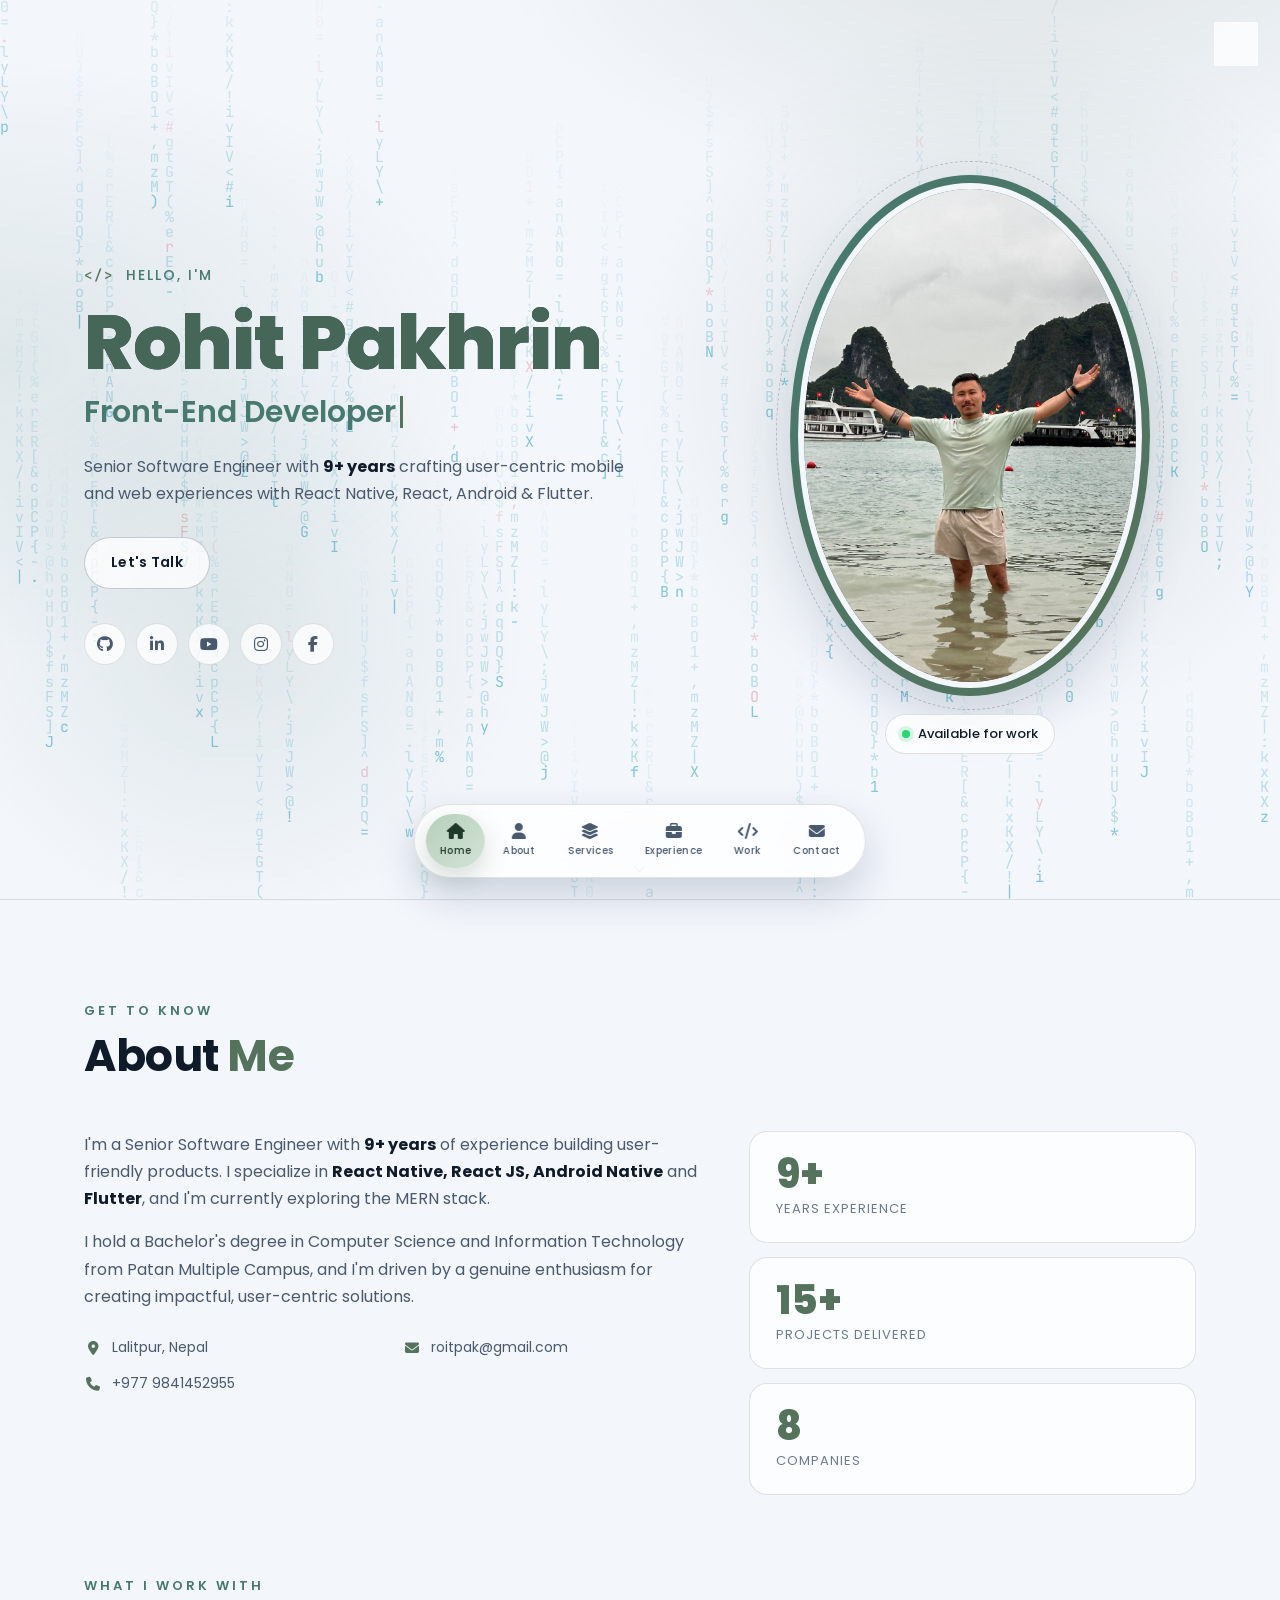
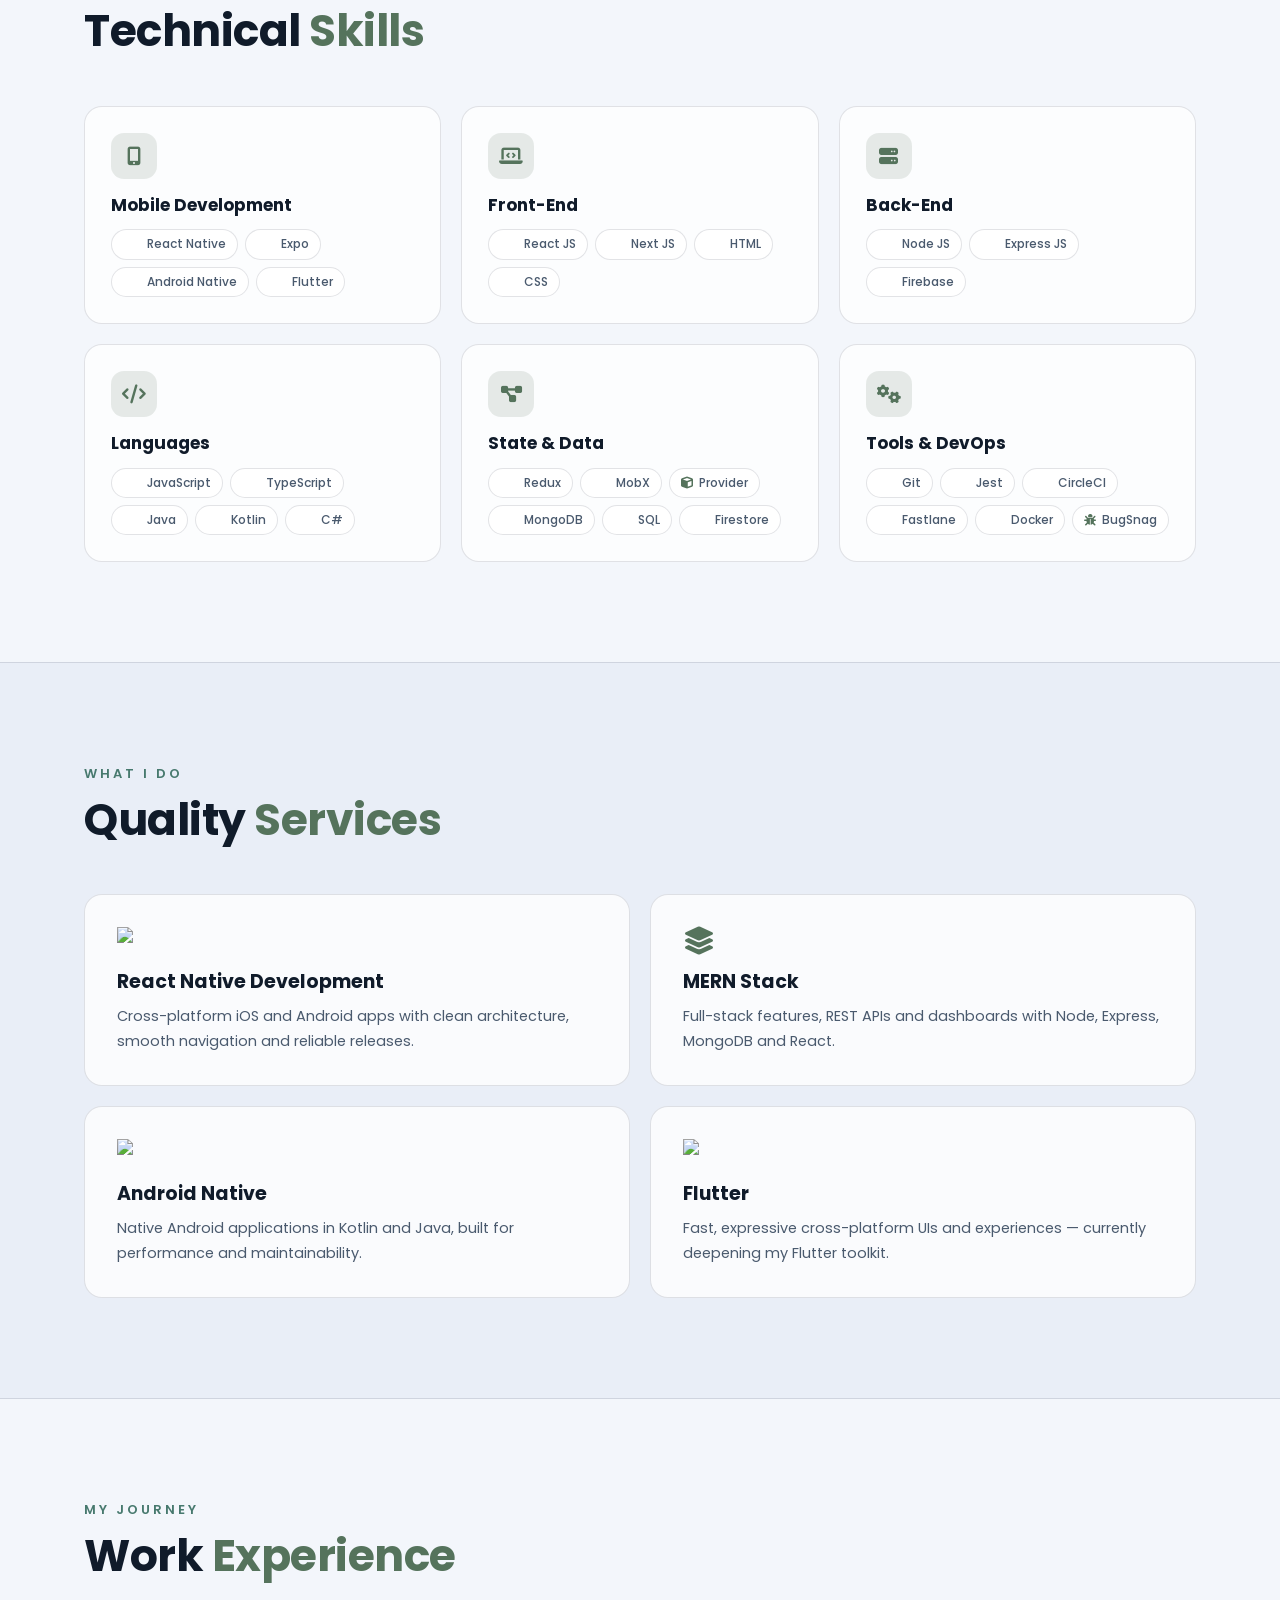
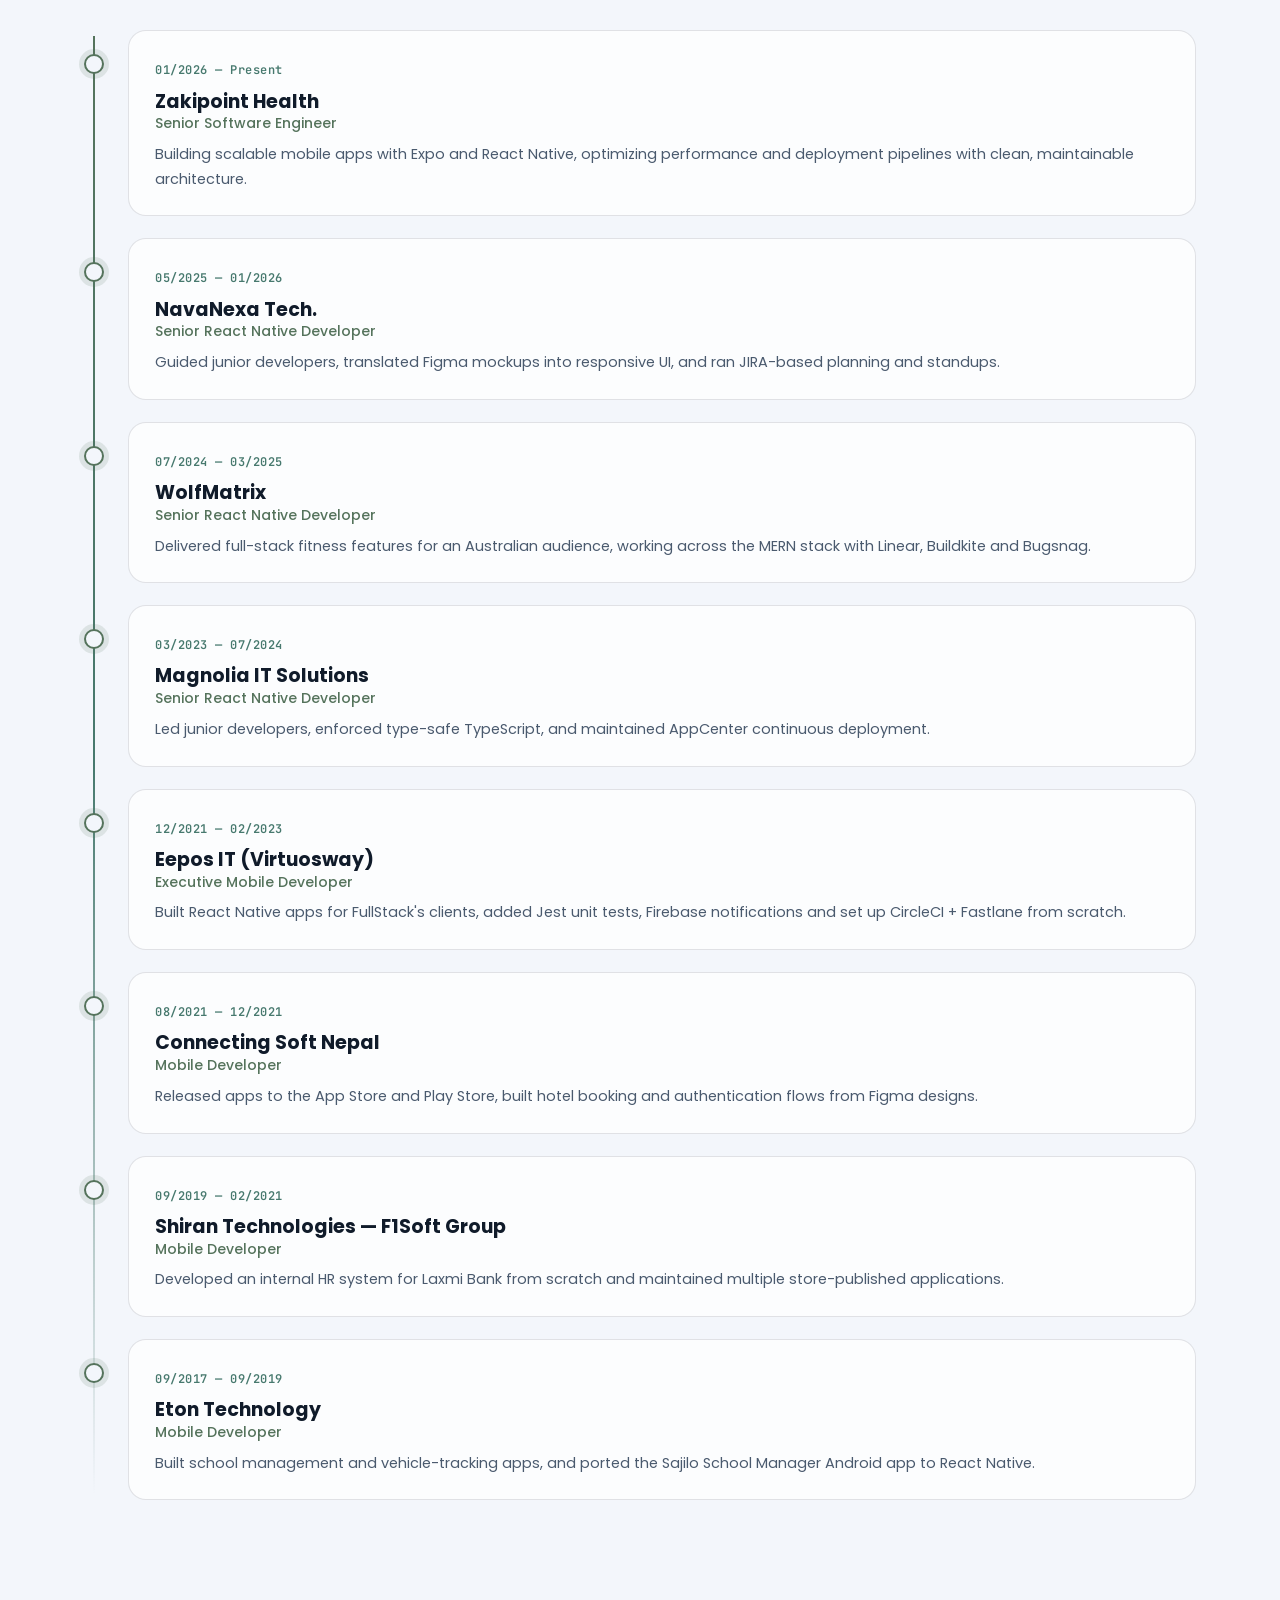
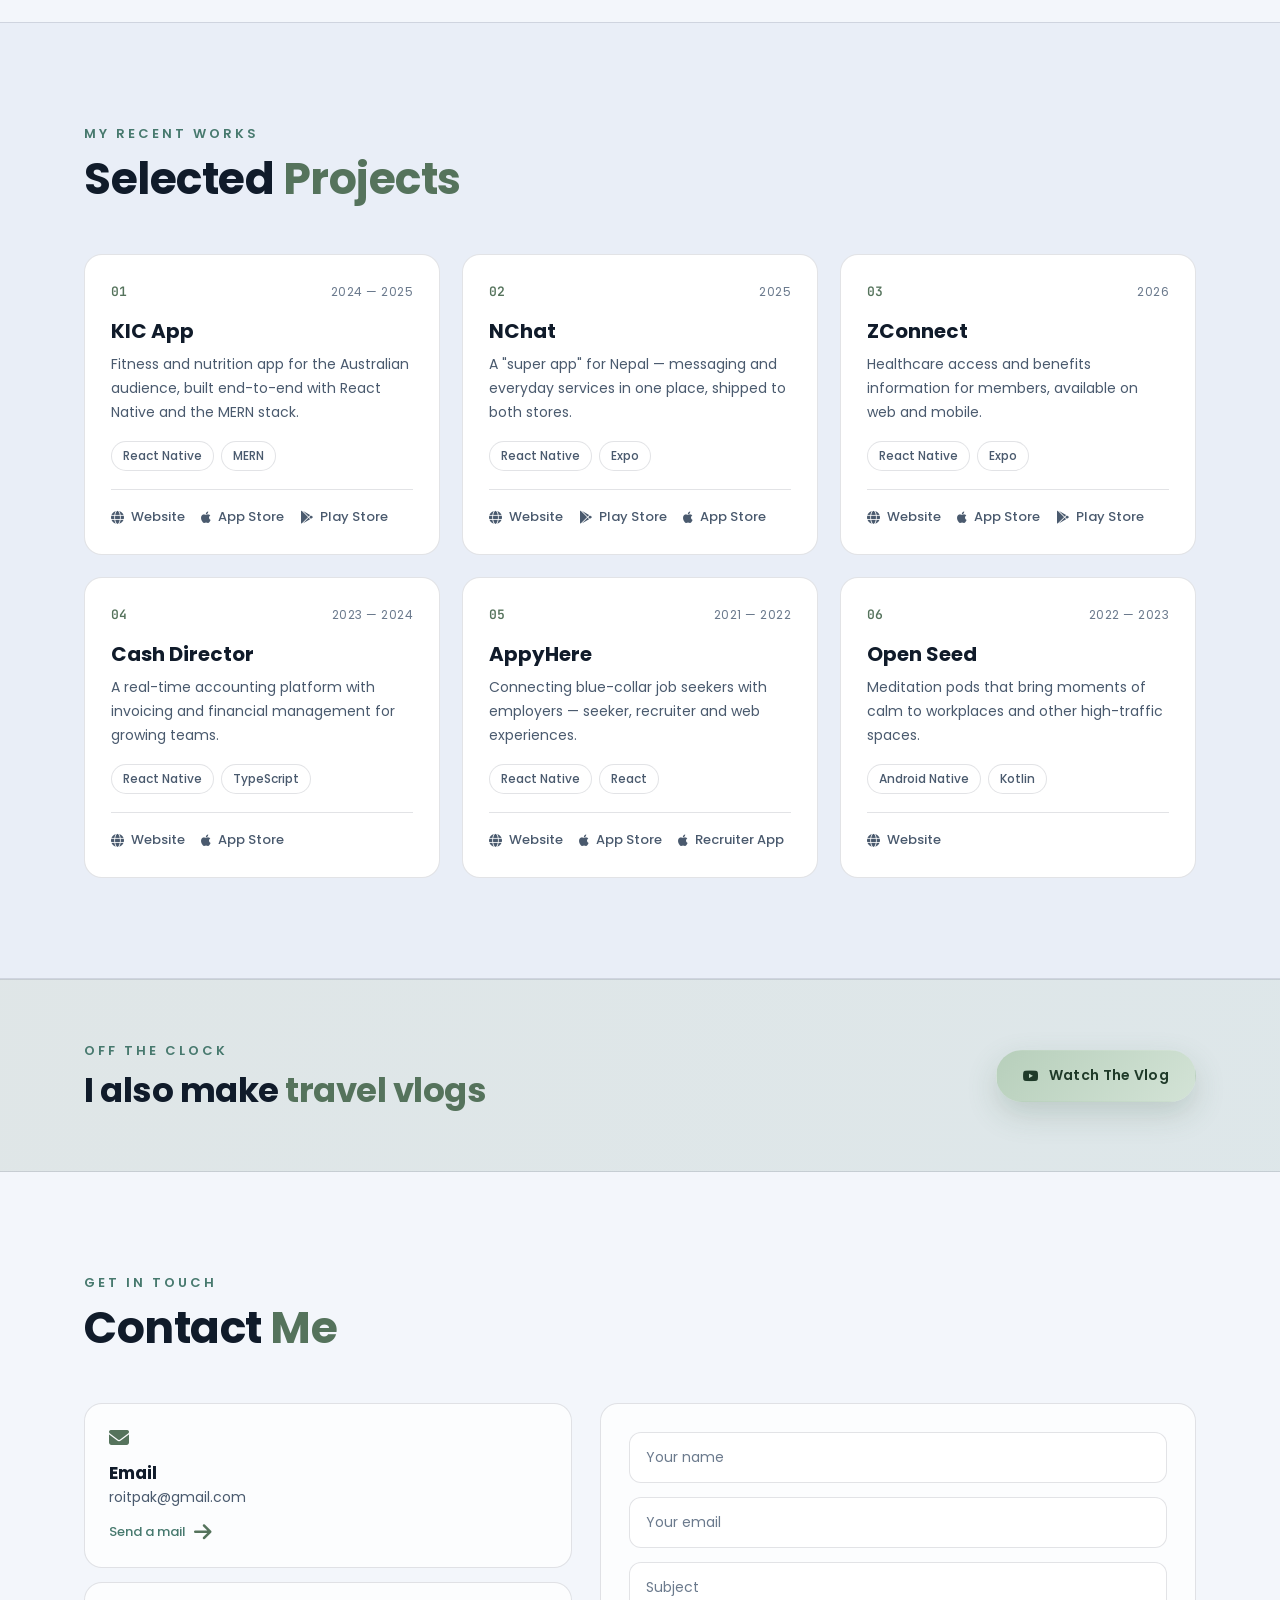
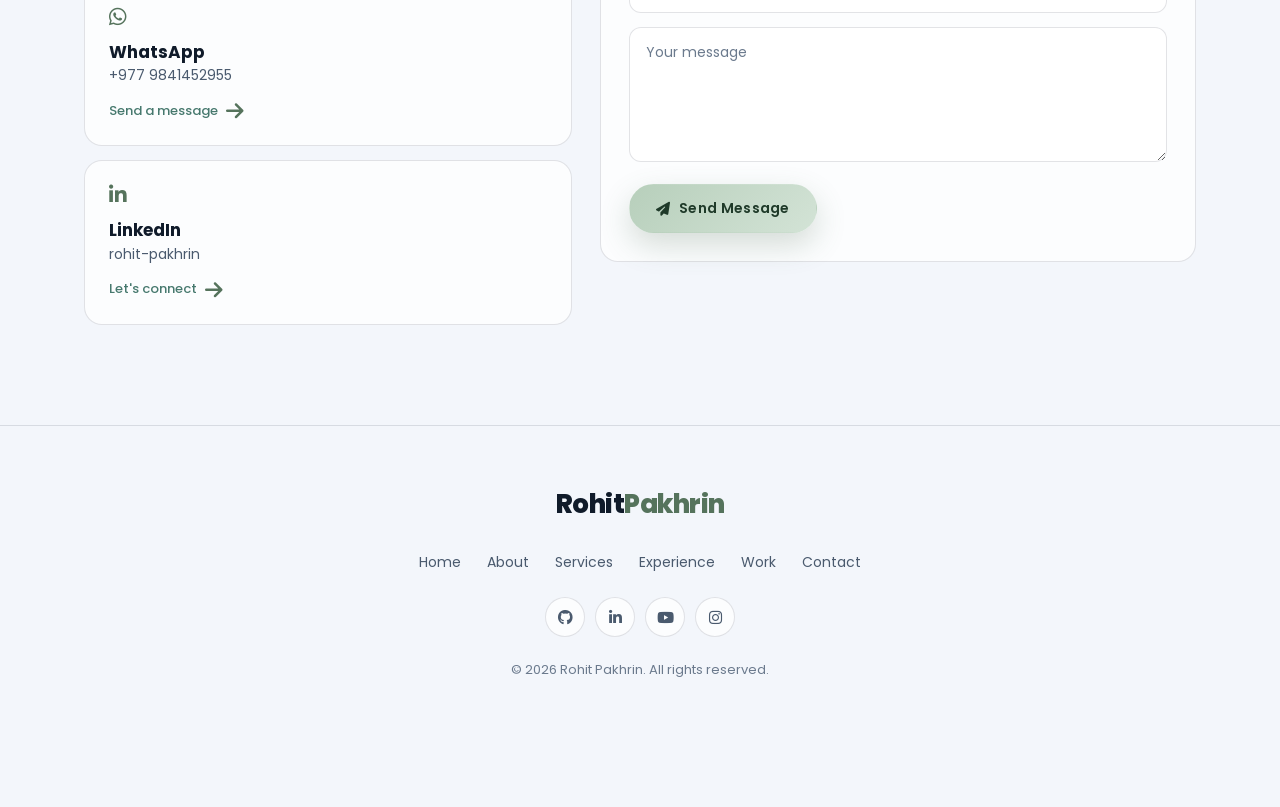
==== commit dd2ee9b1: "change theme and design," ====
--- a/index.html
+++ b/index.html
@@ -1,862 +1,559 @@
-<!DOCTYPE html>
-<!--YES! its a template ;) -->
-<html lang="en">
-
-<head>
-    <meta charset="utf-8">
-    <title>Rohit Pakhrin</title>
-    <meta content="width=device-width, initial-scale=1.0" name="viewport">
-    <meta content="Free Website Template" name="keywords">
-    <meta content="Free Website Template" name="description">
-
-    <!-- Favicon -->
-    <link href="img/favicon.ico" rel="icon">
-
-    <!-- Google Font -->
-    <link href="https://fonts.googleapis.com/css2?family=Montserrat:wght@300;400;500;600;700&display=swap"
-        rel="stylesheet">
-
-    <!-- CSS Libraries -->
-    <link href="https://stackpath.bootstrapcdn.com/bootstrap/4.4.1/css/bootstrap.min.css" rel="stylesheet">
-    <link href="https://cdnjs.cloudflare.com/ajax/libs/font-awesome/5.10.0/css/all.min.css" rel="stylesheet">
-    <link href="lib/animate/animate.min.css" rel="stylesheet">
-    <link href="lib/owlcarousel/assets/owl.carousel.min.css" rel="stylesheet">
-    <link href="lib/lightbox/css/lightbox.min.css" rel="stylesheet">
-
-    <!-- Template Stylesheet -->
-    <link href="css/style.css" rel="stylesheet">
-</head>
-
-<body data-spy="scroll" data-target=".navbar" data-offset="51">
-    <!-- Nav Bar Start -->
-    <div class="navbar navbar-expand-lg bg-light navbar-light">
-        <div class="container-fluid">
-            <a href="index.html" class="navbar-brand">Rohit Pakhrin</a>
-            <button type="button" class="navbar-toggler" data-toggle="collapse" data-target="#navbarCollapse">
-                <span class="navbar-toggler-icon"></span>
-            </button>
-
-            <div class="collapse navbar-collapse justify-content-between" id="navbarCollapse">
-                <div class="navbar-nav ml-auto">
-                    <a href="#home" class="nav-item nav-link active">Home</a>
-                    <a href="#about" class="nav-item nav-link">About</a>
-                    <a href="#service" class="nav-item nav-link">Service</a>
-                    <a href="#experience" class="nav-item nav-link">Experience</a>
-                    <!-- <a href="#portfolio" class="nav-item nav-link">Portfolio</a> -->
-                    <!-- <a href="#price" class="nav-item nav-link">Price</a> -->
-                    <!-- <a href="#review" class="nav-item nav-link">Review</a> -->
-                    <!-- <a href="#team" class="nav-item nav-link">Team</a> -->
-                    <!-- <a href="#blog" class="nav-item nav-link">Blog</a> -->
-                    <a href="#contact" class="nav-item nav-link">Contact</a>
-                </div>
-                <div class="theme-toggle">
-                    <button class="theme-toggle-btn" id="themeToggle" aria-label="Toggle dark mode">
-                        <i class="fas fa-moon"></i>
-                    </button>
-                </div>
-            </div>
-        </div>
-    </div>
-    <!-- Nav Bar End -->
-
-
-    <!-- Hero Start -->
-    <div class="hero" id="home">
-        <div class="container-fluid">
-            <div class="row align-items-center">
-                <div class="col-sm-12 col-md-6">
-                    <div class="hero-content">
-                        <div class="hero-text">
-                            <p>I'm</p>
-                            <h1>Rohit Pakhrin</h1>
-                            <h2></h2>
-                            <div class="typed-text">Mobile Developer, Front-End Developer,
-                                Apps Developer</div>
-                        </div>
-                        <!-- <div class="hero-btn">
-                            <a class="btn" href="">Hire Me</a>
-                            <a class="btn" href="">Contact Me</a>
-                        </div> -->
-                    </div>
-                </div>
-                <div class="col-sm-12 col-md-6 d-none d-md-block">
-                    <div class="hero-image">
-                        <img src="img/hero.png" alt="Hero Image">
-                    </div>
-                </div>
-            </div>
-        </div>
-    </div>
-    <!-- Hero End -->
-
-
-    <!-- About Start -->
-    <div class="about wow fadeInUp" data-wow-delay="0.1s" id="about">
-        <div class="container-fluid">
-            <div class="row align-items-center">
-                <div class="col-lg-6">
-                    <div class="about-img">
-                        <img src="img/about.jpg" alt="Image">
-                    </div>
-                </div>
-                <div class="col-lg-6">
-                    <div class="about-content">
-                        <div class="section-header text-left">
-                            <p>Learn About Me</p>
-                            <h2>5 Years Experience</h2>
-                        </div>
-                        <div class="about-text">
-                            <p>
-                                I have been working as a developer since 4 years and have acquired many knowledges along
-                                the way. Some foremost development skills are,
-                            </p>
-                        </div>
-                        <div class="skills">
-                            <div class="skill-name">
-                                <p>React Native</p>
-                                <p>95%</p>
-                            </div>
-                            <div class="progress">
-                                <div class="progress-bar" role="progressbar" aria-valuenow="95" aria-valuemin="0"
-                                    aria-valuemax="100"></div>
-                            </div>
-                            <div class="skill-name">
-                                <p>React JS</p>
-                                <p>60%</p>
-                            </div>
-                            <div class="progress">
-                                <div class="progress-bar" role="progressbar" aria-valuenow="60" aria-valuemin="0"
-                                    aria-valuemax="100"></div>
-                            </div>
-                            <div class="skill-name">
-                                <p>MERN Stack</p>
-                                <p>30%</p>
-                            </div>
-                            <div class="progress">
-                                <div class="progress-bar" role="progressbar" aria-valuenow="30" aria-valuemin="0"
-                                    aria-valuemax="100"></div>
-                            </div>
-                            <div class="skill-name">
-                                <p>Android Developement</p>
-                                <p>50%</p>
-                            </div>
-                            <div class="progress">
-                                <div class="progress-bar" role="progressbar" aria-valuenow="50" aria-valuemin="0"
-                                    aria-valuemax="100"></div>
-                            </div>
-                            <div class="skill-name">
-                                <p>Flutter</p>
-                                <p>30%</p>
-                            </div>
-                            <div class="progress">
-                                <div class="progress-bar" role="progressbar" aria-valuenow="30" aria-valuemin="0"
-                                    aria-valuemax="100"></div>
-                            </div>
-                        </div>
-                        <!-- <a class="btn" href="">Learn More</a> -->
-                    </div>
-                </div>
-            </div>
-        </div>
-    </div>
-    <!-- About End -->
-
-
-    <!-- Service Start -->
-    <div class="service" id="service">
-        <div class="container">
-            <div class="section-header text-center wow zoomIn" data-wow-delay="0.1s">
-                <p>What I do</p>
-                <h2>Awesome Quality Services</h2>
-            </div>
-            <div class="row">
-                <div class="col-lg-6 wow fadeInUp" data-wow-delay="0.0s">
-                    <div class="service-item">
-                        <div class="service-icon">
-                            <i class="fa fa-laptop"></i>
-                        </div>
-                        <div class="service-text">
-                            <h3>React Native Development</h3>
-                            <p>
-                                I have worked on different projects in React Native.
-                            </p>
-                        </div>
-                    </div>
-                </div>
-                <div class="col-lg-6 wow fadeInUp" data-wow-delay="0.2s">
-                    <div class="service-item">
-                        <div class="service-icon">
-                            <i class="fa fa-laptop-code"></i>
-                        </div>
-                        <div class="service-text">
-                            <h3>MERN</h3>
-                            <p>
-                                I have completed few projects on MERN stack.
-                            </p>
-                        </div>
-                    </div>
-                </div>
-                <div class="col-lg-6 wow fadeInUp" data-wow-delay="0.4s">
-                    <div class="service-item">
-                        <div class="service-icon">
-                            <i class="fab fa-android"></i>
-                        </div>
-                        <div class="service-text">
-                            <h3>Android Development</h3>
-                            <p>
-                                I started intern in Android development and worked for few years in same platform.
-                            </p>
-                        </div>
-                    </div>
-                </div>
-                <div class="col-lg-6 wow fadeInUp" data-wow-delay="0.6s">
-                    <div class="service-item">
-                        <div class="service-icon">
-                            <i class="fab fa-apple"></i>
-                        </div>
-                        <div class="service-text">
-                            <h3>Flutter</h3>
-                            <p>
-                                I have completed few courses in flutter.
-                            </p>
-                        </div>
-                    </div>
-                </div>
-            </div>
-        </div>
-    </div>
-    <!-- Service End -->
-
-
-    <!-- Experience Start -->
-    <div class="experience" id="experience">
-        <div class="container">
-            <header class="section-header text-center wow zoomIn" data-wow-delay="0.1s">
-                <p>My Resume</p>
-                <h2>Working Experience</h2>
-            </header>
-            <div class="timeline">
-                <div class="timeline-item left wow slideInLeft" data-wow-delay="0.1s">
-                    <div class="timeline-text">
-                        <div class="timeline-date">2026 - Present</div>
-                        <h2>Zakipoint Health</h2>
-                        <h4>Senior Software Engineer</h4>
-                        <p>
-                            Transforming member experience with AI-driven solutions that enhance engagement, reduce costs, and streamline healthcare services.
-                        </p>
-                    </div>
-                </div>
-                <div class="timeline-item right wow slideInRight" data-wow-delay="0.1s">
-                    <div class="timeline-text">
-                        <div class="timeline-date">2025 - 2026</div>
-                        <h2>Nava Nexa</h2>
-                        <h4>Senior React native developer</h4>
-                        <p>
-                            Premier digital solutions company focused on innovation and impact.
-                        </p>
-                    </div>
-                </div>
-                <div class="timeline-item left wow slideInLeft" data-wow-delay="0.1s">
-                    <div class="timeline-text">
-                        <div class="timeline-date">2024 - 2025</div>
-                        <h2>Wolfmatrix</h2>
-                        <h4>Senior React native developer</h4>
-                        <p>
-                            Australian based outsourcing company primarily working for KIC app, Australia.
-                        </p>
-                    </div>
-                </div>
-                <div class="timeline-item right wow slideInRight" data-wow-delay="0.1s">
-                    <div class="timeline-text">
-                        <div class="timeline-date">2023 - 2024</div>
-                        <h2>Magnolia IT solutions</h2>
-                        <h4>Senior React Native Developer</h4>
-                        <p>
-                            Founded in February 2021, Magnolia IT solutions is a premier IT organization driven towards
-                            providing the technology era through solutions.
-                        </p>
-                    </div>
-                </div>
-                <div class="timeline-item left wow slideInLeft" data-wow-delay="0.1s">
-                    <div class="timeline-text">
-                        <div class="timeline-date">2021 - 2023</div>
-                        <h2>Virtuosway</h2>
-                        <h4>Executive React Native Developer</h4>
-                        <p>
-                            A US based IT company with passionate and caffeinated team of engineers and designers to
-                            provide IT services.
-                        </p>
-                    </div>
-                </div>
-                <div class="timeline-item right wow slideInRight" data-wow-delay="0.1s">
-                    <div class="timeline-text">
-                        <div class="timeline-date">2021 - 2021</div>
-                        <h2>Connecting Soft Nepal</h2>
-                        <h4>Mobile Developer</h4>
-                        <p>
-                            Connecting Soft has fast become a dynamic and fast moving company in Client Solution
-                            Management in Information Technology in Nepal and has proven itself to be one of the market
-                            leaders.
-                        </p>
-                    </div>
-                </div>
-                <div class="timeline-item left wow slideInLeft" data-wow-delay="0.1s">
-                    <div class="timeline-text">
-                        <div class="timeline-date">2017 - 2021</div>
-                        <h2>Shiran Technologies - F1soft International</h2>
-                        <h4>Mobile Developer</h4>
-                        <p>
-                            Company of F1Soft Group, which is established for developing and deploying various
-                            enterprise-based solutions.
-
-                        </p>
-                    </div>
-                </div>
-            </div>
-        </div>
-        <!-- Job Experience End -->
-
-
-        <!-- Banner Start -->
-        <!-- <div class="banner wow zoomIn" data-wow-delay="0.1s">
-        <div class="container">
-            <div class="section-header text-center">
-                <p>Reasonable Price</p>
-                <h2>Get A <span>Special</span> Price</h2>
-            </div>
-            <div class="container banner-text">
-                <p>
-                    Lorem ipsum dolor sit amet, consectetur adipiscing elit. Phasellus nec pretium mi. Curabitur
-                    facilisis ornare velit non vulputate. Aliquam metus tortor, auctor id gravida condimentum, viverra
-                    quis sem. Curabitur non nisl nec nisi scelerisque maximus.
-                </p>
-                <a class="btn">Pricing Plan</a>
-            </div>
-        </div>
-    </div> -->
-        <!-- Banner End -->
-
-
-        <!-- Portfolio Start -->
-        <!-- <div class="portfolio" id="portfolio">
-        <div class="container">
-            <div class="section-header text-center wow zoomIn" data-wow-delay="0.1s">
-                <p>My Portfolio</p>
-                <h2>My Excellent Portfolio</h2>
-            </div>
-            <div class="row">
-                <div class="col-12">
-                    <ul id="portfolio-filter">
-                        <li data-filter="*" class="filter-active">All</li>
-                        <li data-filter=".filter-1">Web Design</li>
-                        <li data-filter=".filter-2">Mobile Apps</li>
-                        <li data-filter=".filter-3">Game Dev</li>
-                    </ul>
-                </div>
-            </div>
-            <div class="row portfolio-container">
-                <div class="col-lg-4 col-md-6 col-sm-12 portfolio-item filter-1 wow fadeInUp" data-wow-delay="0.0s">
-                    <div class="portfolio-wrap">
-                        <div class="portfolio-img">
-                            <img src="img/portfolio-1.jpg" alt="Image">
-                        </div>
-                        <div class="portfolio-text">
-                            <h3>eCommerce Website</h3>
-                            <a class="btn" href="img/portfolio-1.jpg" data-lightbox="portfolio">+</a>
-                        </div>
-                    </div>
-                </div>
-                <div class="col-lg-4 col-md-6 col-sm-12 portfolio-item filter-2 wow fadeInUp" data-wow-delay="0.2s">
-                    <div class="portfolio-wrap">
-                        <div class="portfolio-img">
-                            <img src="img/portfolio-2.jpg" alt="Image">
-                        </div>
-                        <div class="portfolio-text">
-                            <h3>Product Landing Page</h3>
-                            <a class="btn" href="img/portfolio-2.jpg" data-lightbox="portfolio">+</a>
-                        </div>
-                    </div>
-                </div>
-                <div class="col-lg-4 col-md-6 col-sm-12 portfolio-item filter-3 wow fadeInUp" data-wow-delay="0.4s">
-                    <div class="portfolio-wrap">
-                        <div class="portfolio-img">
-                            <img src="img/portfolio-3.jpg" alt="Image">
-                        </div>
-                        <div class="portfolio-text">
-                            <h3>JavaScript quiz game</h3>
-                            <a class="btn" href="img/portfolio-3.jpg" data-lightbox="portfolio">+</a>
-                        </div>
-                    </div>
-                </div>
-                <div class="col-lg-4 col-md-6 col-sm-12 portfolio-item filter-1 wow fadeInUp" data-wow-delay="0.6s">
-                    <div class="portfolio-wrap">
-                        <div class="portfolio-img">
-                            <img src="img/portfolio-4.jpg" alt="Image">
-                        </div>
-                        <div class="portfolio-text">
-                            <h3>JavaScript drawing</h3>
-                            <a class="btn" href="img/portfolio-4.jpg" data-lightbox="portfolio">+</a>
-                        </div>
-                    </div>
-                </div>
-                <div class="col-lg-4 col-md-6 col-sm-12 portfolio-item filter-2 wow fadeInUp" data-wow-delay="0.8s">
-                    <div class="portfolio-wrap">
-                        <div class="portfolio-img">
-                            <img src="img/portfolio-5.jpg" alt="Image">
-                        </div>
-                        <div class="portfolio-text">
-                            <h3>Social Mobile Apps</h3>
-                            <a class="btn" href="img/portfolio-5.jpg" data-lightbox="portfolio">+</a>
-                        </div>
-                    </div>
-                </div>
-                <div class="col-lg-4 col-md-6 col-sm-12 portfolio-item filter-3 wow fadeInUp" data-wow-delay="1s">
-                    <div class="portfolio-wrap">
-                        <div class="portfolio-img">
-                            <img src="img/portfolio-6.jpg" alt="Image">
-                        </div>
-                        <div class="portfolio-text">
-                            <h3>Company Website</h3>
-                            <a class="btn" href="img/portfolio-6.jpg" data-lightbox="portfolio">+</a>
-                        </div>
-                    </div>
-                </div>
-            </div>
-        </div>
-    </div> -->
-        <!-- Portfolio End -->
-
-
-        <!-- Banner Start -->
-        <!-- <div class="banner wow zoomIn" data-wow-delay="0.1s">
-        <div class="container">
-            <div class="section-header text-center">
-                <p>Awesome Discount</p>
-                <h2>Get <span>30%</span> Discount</h2>
-            </div>
-            <div class="container banner-text">
-                <p>
-                    Lorem ipsum dolor sit amet, consectetur adipiscing elit. Phasellus nec pretium mi. Curabitur
-                    facilisis ornare velit non vulputate. Aliquam metus tortor, auctor id gravida condimentum, viverra
-                    quis sem. Curabitur non nisl nec nisi scelerisque maximus.
-                </p>
-                <a class="btn">Order Now</a>
-            </div>
-        </div>
-    </div> -->
-        <!-- Banner End -->
-
-
-        <!-- Price Start -->
-        <!-- <div class="price" id="price">
-        <div class="container">
-            <div class="section-header text-center wow zoomIn" data-wow-delay="0.1s">
-                <p>Pricing Plan</p>
-                <h2>Affordable Price</h2>
-            </div>
-            <div class="row">
-                <div class="col-md-4 wow fadeInUp" data-wow-delay="0.5s">
-                    <div class="price-item">
-                        <div class="price-header">
-                            <div class="price-title">
-                                <h2>Basic</h2>
-                            </div>
-                            <div class="price-prices">
-                                <h2><small>$</small>49<span>/ mo</span></h2>
-                            </div>
-                        </div>
-                        <div class="price-body">
-                            <div class="price-description">
-                                <ul>
-                                    <li>Bootstrap 4</li>
-                                    <li>Font Awesome 5</li>
-                                    <li>Responsive Design</li>
-                                    <li>Browser Compatibility</li>
-                                    <li>Easy To Use</li>
-                                </ul>
-                            </div>
-                        </div>
-                        <div class="price-footer">
-                            <div class="price-action">
-                                <a class="btn" href="">Order Now</a>
-                            </div>
-                        </div>
-                    </div>
-                </div>
-                <div class="col-md-4 wow fadeInUp" data-wow-delay="0.0s">
-                    <div class="price-item featured-item">
-                        <div class="price-header">
-                            <div class="price-title">
-                                <h2>Standard</h2>
-                            </div>
-                            <div class="price-prices">
-                                <h2><small>$</small>99<span>/ mo</span></h2>
-                            </div>
-                        </div>
-                        <div class="price-body">
-                            <div class="price-description">
-                                <ul>
-                                    <li>Bootstrap 4</li>
-                                    <li>Font Awesome 5</li>
-                                    <li>Responsive Design</li>
-                                    <li>Browser Compatibility</li>
-                                    <li>Easy To Use</li>
-                                </ul>
-                            </div>
-                        </div>
-                        <div class="price-footer">
-                            <div class="price-action">
-                                <a class="btn" href="">Order Now</a>
-                            </div>
-                        </div>
-                    </div>
-                </div>
-                <div class="col-md-4 wow fadeInUp" data-wow-delay="0.5s">
-                    <div class="price-item">
-                        <div class="price-header">
-                            <div class="price-title">
-                                <h2>Premium</h2>
-                            </div>
-                            <div class="price-prices">
-                                <h2><small>$</small>149<span>/ mo</span></h2>
-                            </div>
-                        </div>
-                        <div class="price-body">
-                            <div class="price-description">
-                                <ul>
-                                    <li>Bootstrap 4</li>
-                                    <li>Font Awesome 5</li>
-                                    <li>Responsive Design</li>
-                                    <li>Browser Compatibility</li>
-                                    <li>Easy To Use</li>
-                                </ul>
-                            </div>
-                        </div>
-                        <div class="price-footer">
-                            <div class="price-action">
-                                <a class="btn" href="">Order Now</a>
-                            </div>
-                        </div>
-                    </div>
-                </div>
-            </div>
-        </div>
-    </div>
-    Price End -->
-
-
-        <!-- Testimonial Start -->
-        <!-- <div class="testimonial wow fadeInUp" data-wow-delay="0.1s" id="review">
-        <div class="container">
-            <div class="testimonial-icon">
-                <i class="fa fa-quote-left"></i>
-            </div>
-            <div class="owl-carousel testimonials-carousel">
-                <div class="testimonial-item">
-                    <div class="testimonial-img">
-                        <img src="img/testimonial-1.jpg" alt="Image">
-                    </div>
-                    <div class="testimonial-text">
-                        <p>
-                            Lorem ipsum dolor sit amet consec adipis elit. Etiam accums lacus eget velit tincid, quis
-                            suscip justo dictum. Lorem ipsum dolor sit amet consec adipis elit.
-                        </p>
-                        <h3>Customer Name</h3>
-                        <h4>Profession</h4>
-                    </div>
-                </div>
-                <div class="testimonial-item">
-                    <div class="testimonial-img">
-                        <img src="img/testimonial-2.jpg" alt="Image">
-                    </div>
-                    <div class="testimonial-text">
-                        <p>
-                            Lorem ipsum dolor sit amet consec adipis elit. Etiam accums lacus eget velit tincid, quis
-                            suscip justo dictum. Lorem ipsum dolor sit amet consec adipis elit.
-                        </p>
-                        <h3>Customer Name</h3>
-                        <h4>Profession</h4>
-                    </div>
-                </div>
-                <div class="testimonial-item">
-                    <div class="testimonial-img">
-                        <img src="img/testimonial-3.jpg" alt="Image">
-                    </div>
-                    <div class="testimonial-text">
-                        <p>
-                            Lorem ipsum dolor sit amet consec adipis elit. Etiam accums lacus eget velit tincid, quis
-                            suscip justo dictum. Lorem ipsum dolor sit amet consec adipis elit.
-                        </p>
-                        <h3>Customer Name</h3>
-                        <h4>Profession</h4>
-                    </div>
-                </div>
-            </div>
-        </div>
-    </div> -->
-        <!-- Testimonial End -->
-
-
-        <!-- Team Start -->
-        <!-- <div class="team" id="team">
-        <div class="container">
-            <div class="section-header text-center wow zoomIn" data-wow-delay="0.1s">
-                <p>My Team</p>
-                <h2>Expert Team Members</h2>
-            </div>
-            <div class="row">
-                <div class="col-lg-6 wow fadeInUp" data-wow-delay="0.0s">
-                    <div class="team-item">
-                        <div class="team-img">
-                            <img src="img/team-1.jpg" alt="Image">
-                        </div>
-                        <div class="team-text">
-                            <h2>Mollie Ross</h2>
-                            <h4>Web Designer</h4>
-                            <p>
-                                Lorem ipsum dolor sit amet consec adipis elit. Etiam accum lacus
-                            </p>
-                            <div class="team-social">
-                                <a class="btn" href=""><i class="fab fa-twitter"></i></a>
-                                <a class="btn" href=""><i class="fab fa-facebook-f"></i></a>
-                                <a class="btn" href=""><i class="fab fa-linkedin-in"></i></a>
-                                <a class="btn" href=""><i class="fab fa-instagram"></i></a>
-                            </div>
-                        </div>
-                    </div>
-                </div>
-                <div class="col-lg-6 wow fadeInUp" data-wow-delay="0.2s">
-                    <div class="team-item">
-                        <div class="team-img">
-                            <img src="img/team-2.jpg" alt="Image">
-                        </div>
-                        <div class="team-text">
-                            <h2>Dylan Adams</h2>
-                            <h4>Web Developer</h4>
-                            <p>
-                                Lorem ipsum dolor sit amet consec adipis elit. Etiam accum lacus
-                            </p>
-                            <div class="team-social">
-                                <a class="btn" href=""><i class="fab fa-twitter"></i></a>
-                                <a class="btn" href=""><i class="fab fa-facebook-f"></i></a>
-                                <a class="btn" href=""><i class="fab fa-linkedin-in"></i></a>
-                                <a class="btn" href=""><i class="fab fa-instagram"></i></a>
-                            </div>
-                        </div>
-                    </div>
-                </div>
-                <div class="col-lg-6 wow fadeInUp" data-wow-delay="0.4s">
-                    <div class="team-item">
-                        <div class="team-img">
-                            <img src="img/team-3.jpg" alt="Image">
-                        </div>
-                        <div class="team-text">
-                            <h2>Jennifer Page</h2>
-                            <h4>Apps Designer</h4>
-                            <p>
-                                Lorem ipsum dolor sit amet consec adipis elit. Etiam accum lacus
-                            </p>
-                            <div class="team-social">
-                                <a class="btn" href=""><i class="fab fa-twitter"></i></a>
-                                <a class="btn" href=""><i class="fab fa-facebook-f"></i></a>
-                                <a class="btn" href=""><i class="fab fa-linkedin-in"></i></a>
-                                <a class="btn" href=""><i class="fab fa-instagram"></i></a>
-                            </div>
-                        </div>
-                    </div>
-                </div>
-                <div class="col-lg-6 wow fadeInUp" data-wow-delay="0.6s">
-                    <div class="team-item">
-                        <div class="team-img">
-                            <img src="img/team-4.jpg" alt="Image">
-                        </div>
-                        <div class="team-text">
-                            <h2>Josh Dunn</h2>
-                            <h4>Apps Developer</h4>
-                            <p>
-                                Lorem ipsum dolor sit amet consec adipis elit. Etiam accum lacus
-                            </p>
-                            <div class="team-social">
-                                <a class="btn" href=""><i class="fab fa-twitter"></i></a>
-                                <a class="btn" href=""><i class="fab fa-facebook-f"></i></a>
-                                <a class="btn" href=""><i class="fab fa-linkedin-in"></i></a>
-                                <a class="btn" href=""><i class="fab fa-instagram"></i></a>
-                            </div>
-                        </div>
-                    </div>
-                </div>
-            </div>
-        </div>
-    </div> -->
-        <!-- Team End -->
-
-
-        <!-- Contact Start -->
-        <div class="contact wow fadeInUp" data-wow-delay="0.1s" id="contact">
-            <div class="container-fluid">
-                <div class="container">
-                    <div class="row align-items-center">
-                        <div class="col-md-4"></div>
-                        <div class="col-md-8">
-                            <div class="contact-form">
-                                <div id="success"></div>
-                                <form name="sentMessage" id="contactForm" novalidate="novalidate" data-netlify="true"
-                                    netlify-honeypot="bot-field">
-                                    <input type="hidden" name="form-name" value="sentMessage" />
-                                    <div class="control-group">
-                                        <input type="text" class="form-control" id="name" name="name"
-                                            placeholder="Your Name" required="required"
-                                            data-validation-required-message="Please enter your name" />
-                                        <p class="help-block"></p>
-                                    </div>
-                                    <div class="control-group">
-                                        <input type="email" class="form-control" id="email" name="email"
-                                            placeholder="Your Email" required="required"
-                                            data-validation-required-message="Please enter your email" />
-                                        <p class="help-block"></p>
-                                    </div>
-                                    <div class="control-group">
-                                        <input type="text" class="form-control" id="subject" name="subject"
-                                            placeholder="Subject" required="required"
-                                            data-validation-required-message="Please enter a subject" />
-                                        <p class="help-block"></p>
-                                    </div>
-                                    <div class="control-group">
-                                        <textarea class="form-control" id="message" name="message" placeholder="Message"
-                                            required="required"
-                                            data-validation-required-message="Please enter your message"></textarea>
-                                        <p class="help-block"></p>
-                                    </div>
-                                    <div>
-                                        <button class="btn" type="submit" id="sendMessageButton">Send Message</button>
-                                    </div>
-                                </form>
-                            </div>
-                        </div>
-                    </div>
-                </div>
-            </div>
-        </div>
-        <!-- Contact End -->
-
-
-        <!-- Blog Start -->
-        <!-- <div class="blog" id="blog">
-        <div class="container">
-            <div class="section-header text-center wow zoomIn" data-wow-delay="0.1s">
-                <p>From Blog</p>
-                <h2>Latest Articles</h2>
-            </div>
-            <div class="row">
-                <div class="col-lg-6">
-                    <div class="blog-item wow fadeInUp" data-wow-delay="0.1s">
-                        <div class="blog-img">
-                            <img src="img/blog-1.jpg" alt="Blog">
-                        </div>
-                        <div class="blog-text">
-                            <h2>Lorem ipsum dolor sit amet</h2>
-                            <div class="blog-meta">
-                                <p><i class="far fa-user"></i>Admin</p>
-                                <p><i class="far fa-list-alt"></i>Web Design</p>
-                                <p><i class="far fa-calendar-alt"></i>01-Jan-2045</p>
-                                <p><i class="far fa-comments"></i>5</p>
-                            </div>
-                            <p>
-                                Lorem ipsum dolor sit amet elit. Nullam commodo mattis mi. Nullam eu erat lectus. Proin
-                                viverra risus vitae luctus. Proin ut ante, vitae sapien. Fusce sem ac erat rhoncus,
-                                ornare mattis nisl massa et eros vitae pulvin
-                            </p>
-                            <a class="btn" href="">Read More <i class="fa fa-angle-right"></i></a>
-                        </div>
-                    </div>
-                </div>
-                <div class="col-lg-6">
-                    <div class="blog-item wow fadeInUp" data-wow-delay="0.3s">
-                        <div class="blog-img">
-                            <img src="img/blog-2.jpg" alt="Blog">
-                        </div>
-                        <div class="blog-text">
-                            <h2>Lorem ipsum dolor sit amet</h2>
-                            <div class="blog-meta">
-                                <p><i class="far fa-user"></i>Admin</p>
-                                <p><i class="far fa-list-alt"></i>Apps Design</p>
-                                <p><i class="far fa-calendar-alt"></i>01-Jan-2045</p>
-                                <p><i class="far fa-comments"></i>10</p>
-                            </div>
-                            <p>
-                                Lorem ipsum dolor sit amet elit. Nullam commodo mattis mi. Nullam eu erat lectus. Proin
-                                viverra risus vitae luctus. Proin ut ante, vitae sapien. Fusce sem ac erat rhoncus,
-                                ornare mattis nisl massa et eros vitae pulvin
-                            </p>
-                            <a class="btn" href="">Read More <i class="fa fa-angle-right"></i></a>
-                        </div>
-                    </div>
-                </div>
-            </div>
-        </div>
-    </div> -->
-        <!-- Blog End -->
-
-
-        <!-- Footer Start -->
-        <div class="footer wow fadeIn" data-wow-delay="0.3s">
-            <div class="container-fluid">
-                <div class="container">
-                    <div class="footer-info">
-                        <h2>Rohit Pakhrin</h2>
-                        <h3>Kathmandu, Nepal</h3>
-                        <div class="footer-menu">
-                            <!-- <p>+012 345 67890</p> -->
-                            <p>roitpak@gmail.com</p>
-                        </div>
-                        <div class="footer-social">
-                            <!-- <a href=""><i class="fab fa-twitter"></i></a> -->
-                            <a href="https://www.facebook.com/rohit.pakhrin/"><i class="fab fa-facebook-f"></i></a>
-                            <a href="https://www.youtube.com/channel/UCsjnV66huSgX10mbQRw9nOQ"><i
-                                    class="fab fa-youtube"></i></a>
-                            <a href="https://www.instagram.com/roitpak/"><i class="fab fa-instagram"></i></a>
-                            <a href="https://www.linkedin.com/in/rohit-pakhrin-86242a171/"><i
-                                    class="fab fa-linkedin-in"></i></a>
-                            <a href="https://github.com/roitpak"><i class="fab fa-github"></i></a>
-                        </div>
-                    </div>
-                </div>
-                <div class="container copyright">
-                    <!-- <p>&copy; <a href="#">Your Site Name</a>, All Right Reserved | Designed By <a
-                        href="https://htmlcodex.com">HTML Codex</a></p> -->
-                </div>
-            </div>
-        </div>
-        <!-- Footer End -->
-
-
-        <!-- Back to top button -->
-        <a href="#" class="btn back-to-top"><i class="fa fa-chevron-up"></i></a>
-
-
-        <!-- Pre Loader -->
-        <div id="loader" class="show">
-            <div class="loader"></div>
-        </div>
-
-
-        <!-- JavaScript Libraries -->
-        <script src="https://code.jquery.com/jquery-3.4.1.min.js"></script>
-        <script src="https://stackpath.bootstrapcdn.com/bootstrap/4.4.1/js/bootstrap.bundle.min.js"></script>
-        <script src="lib/easing/easing.min.js"></script>
-        <script src="lib/wow/wow.min.js"></script>
-        <script src="lib/waypoints/waypoints.min.js"></script>
-        <script src="lib/typed/typed.min.js"></script>
-        <script src="lib/owlcarousel/owl.carousel.min.js"></script>
-        <script src="lib/isotope/isotope.pkgd.min.js"></script>
-        <script src="lib/lightbox/js/lightbox.min.js"></script>
-
-        <!-- Contact Javascript File -->
-        <script src="mail/jqBootstrapValidation.min.js"></script>
-        <script src="mail/contact.js"></script>
-
-        <!-- Template Javascript -->
-        <script src="js/main.js"></script>
-</body>
-
-</html>+<!DOCTYPE html>
+<html lang="en">
+
+<head>
+    <meta charset="utf-8">
+    <title>Rohit Pakhrin — Front-End &amp; Mobile Developer</title>
+    <meta content="width=device-width, initial-scale=1.0" name="viewport">
+    <meta name="description"
+        content="Rohit Pakhrin — Senior Software Engineer with 9+ years building user-centric mobile and web apps with React Native, React, Android and Flutter.">
+    <meta name="theme-color" content="#0a0e13">
+
+    <!-- Open Graph -->
+    <meta property="og:type" content="website">
+    <meta property="og:url" content="https://www.pakhrinrohit.com.np/">
+    <meta property="og:title" content="Rohit Pakhrin — Front-End &amp; Mobile Developer">
+    <meta property="og:description"
+        content="Senior Software Engineer with 9+ years building user-centric mobile and web apps with React Native, React, Android and Flutter.">
+    <meta property="og:image" content="https://www.pakhrinrohit.com.np/img/about.JPG">
+    <meta name="twitter:card" content="summary_large_image">
+
+    <!-- Favicon -->
+    <link href="img/logo.jpg" rel="icon" type="image/png">
+    <link href="img/logo.jpg" rel="apple-touch-icon">
+
+    <!-- Fonts -->
+    <link rel="preconnect" href="https://fonts.googleapis.com">
+    <link rel="preconnect" href="https://fonts.gstatic.com" crossorigin>
+    <link
+        href="https://fonts.googleapis.com/css2?family=Poppins:wght@300;400;500;600;700;800&family=JetBrains+Mono:wght@400;600&display=swap"
+        rel="stylesheet">
+
+    <!-- Icons -->
+    <link href="https://cdnjs.cloudflare.com/ajax/libs/font-awesome/6.5.1/css/all.min.css" rel="stylesheet">
+
+    <!-- Stylesheet -->
+    <link href="css/portfolio.css" rel="stylesheet">
+    <noscript>
+        <style>
+            .reveal { opacity: 1 !important; transform: none !important; }
+            .hero-canvas { display: none; }
+            #typewriter { display: none; }
+            .caret { display: none; }
+            .bottom-nav { position: static; transform: none; margin: 20px auto; justify-content: center; flex-wrap: wrap; }
+        </style>
+    </noscript>
+
+    <script>
+        (function () {
+            try {
+                var saved = localStorage.getItem("theme");
+                var light = saved === "light" || saved === "dark"
+                    ? saved === "light"
+                    : window.matchMedia && window.matchMedia("(prefers-color-scheme: light)").matches;
+                if (light) document.documentElement.setAttribute("data-theme", "light");
+            } catch (e) { }
+        })();
+    </script>
+</head>
+
+<body>
+    <a class="skip-link" href="#about">Skip to content</a>
+
+    <!-- Theme toggle -->
+    <button class="theme-toggle" id="themeToggle" type="button" aria-label="Toggle light mode">
+        <i class="fa-solid fa-sun"></i>
+    </button>
+
+    <!-- Hero / Home -->
+    <header class="hero" id="home">
+        <canvas class="hero-canvas" id="glitchCanvas" aria-hidden="true"></canvas>
+        <div class="hero-glow" aria-hidden="true"></div>
+
+        <div class="container hero-inner">
+            <div class="hero-copy reveal">
+                <p class="hero-kicker"><span class="mono">&lt;/&gt;</span> Hello, I'm</p>
+                <h1 class="hero-name glitch" data-text="Rohit Pakhrin">Rohit Pakhrin</h1>
+                <h2 class="hero-roles">
+                    <span id="typewriter" class="typewriter"></span><span class="caret" aria-hidden="true"></span>
+                </h2>
+                <p class="hero-lead">
+                    Senior Software Engineer with <strong><span class="years-exp">9+</span> years</strong> crafting user-centric mobile and web
+                    experiences with React Native, React, Android &amp; Flutter.
+                </p>
+                <div class="hero-actions">
+                    <a class="btn btn-ghost" href="#contact">Let's Talk</a>
+                </div>
+                <div class="hero-socials">
+                    <a href="https://github.com/roitpak" target="_blank" rel="noopener" aria-label="GitHub"><i
+                            class="fa-brands fa-github"></i></a>
+                    <a href="https://www.linkedin.com/in/rohit-pakhrin-86242a171/" target="_blank" rel="noopener"
+                        aria-label="LinkedIn"><i class="fa-brands fa-linkedin-in"></i></a>
+                    <a href="https://www.youtube.com/channel/UCsjnV66huSgX10mbQRw9nOQ" target="_blank" rel="noopener"
+                        aria-label="YouTube"><i class="fa-brands fa-youtube"></i></a>
+                    <a href="https://www.instagram.com/roitpak/" target="_blank" rel="noopener"
+                        aria-label="Instagram"><i class="fa-brands fa-instagram"></i></a>
+                    <a href="https://www.facebook.com/rohit.pakhrin/" target="_blank" rel="noopener"
+                        aria-label="Facebook"><i class="fa-brands fa-facebook-f"></i></a>
+                </div>
+            </div>
+
+            <div class="hero-portrait reveal" data-reveal-delay="120">
+                <div class="portrait-frame">
+                    <img src="img/about.JPG" alt="Portrait of Rohit Pakhrin" width="1052" height="1578">
+                </div>
+                <span class="portrait-badge"><span class="dot"></span> Available for work</span>
+            </div>
+        </div>
+
+        <a class="scroll-hint" href="#about" aria-label="Scroll to about">
+            <span class="mono">scroll</span>
+            <i class="fa-solid fa-chevron-down"></i>
+        </a>
+    </header>
+
+    <!-- About -->
+    <section class="section" id="about">
+        <div class="container">
+            <div class="section-head reveal">
+                <p class="kicker">Get To Know</p>
+                <h2 class="section-title">About <span class="accent">Me</span></h2>
+            </div>
+
+            <div class="about-grid">
+                <div class="about-main reveal">
+                    <p>
+                        I'm a Senior Software Engineer with <strong><span class="years-exp">9+</span> years</strong> of experience building
+                        user-friendly products. I specialize in <strong>React Native, React JS, Android Native</strong>
+                        and <strong>Flutter</strong>, and I'm currently exploring the MERN stack.
+                    </p>
+                    <p>
+                        I hold a Bachelor's degree in Computer Science and Information Technology from Patan Multiple
+                        Campus, and I'm driven by a genuine enthusiasm for creating impactful, user-centric solutions.
+                    </p>
+
+                    <ul class="about-facts">
+                        <li><i class="fa-solid fa-location-dot"></i> Lalitpur, Nepal</li>
+                        <li><i class="fa-solid fa-envelope"></i> <a href="mailto:roitpak@gmail.com">roitpak@gmail.com</a>
+                        </li>
+                        <li><i class="fa-solid fa-phone"></i> <a href="tel:+9779841452955">+977 9841452955</a></li>
+                    </ul>
+                </div>
+
+                <div class="about-stats reveal" data-reveal-delay="120">
+                    <div class="stat">
+                        <span class="stat-num" id="yearsExp" data-count="9" data-suffix="+">9+</span>
+                        <span class="stat-label">Years Experience</span>
+                    </div>
+                    <div class="stat">
+                        <span class="stat-num" data-count="15" data-suffix="+">0</span>
+                        <span class="stat-label">Projects Delivered</span>
+                    </div>
+                    <div class="stat">
+                        <span class="stat-num" data-count="8" data-suffix="">0</span>
+                        <span class="stat-label">Companies</span>
+                    </div>
+                </div>
+            </div>
+
+            <div class="section-head sub reveal">
+                <p class="kicker">What I Work With</p>
+                <h2 class="section-title">Technical <span class="accent">Skills</span></h2>
+            </div>
+
+            <div class="skills-grid">
+                <article class="skill-card reveal">
+                    <div class="skill-icon"><i class="fa-solid fa-mobile-screen-button"></i></div>
+                    <h3>Mobile Development</h3>
+                    <div class="chips">
+                        <span><img class="chip-logo" src="https://cdn.jsdelivr.net/gh/devicons/devicon@latest/icons/react/react-original.svg" alt="" width="14" height="14" loading="lazy">React Native</span><span><img class="chip-logo" src="https://cdn.jsdelivr.net/gh/devicons/devicon@latest/icons/expo/expo-original.svg" alt="" width="14" height="14" loading="lazy">Expo</span><span><img class="chip-logo" src="https://cdn.jsdelivr.net/gh/devicons/devicon@latest/icons/android/android-original.svg" alt="" width="14" height="14" loading="lazy">Android Native</span><span><img class="chip-logo" src="https://cdn.jsdelivr.net/gh/devicons/devicon@latest/icons/flutter/flutter-original.svg" alt="" width="14" height="14" loading="lazy">Flutter</span>
+                    </div>
+                </article>
+                <article class="skill-card reveal" data-reveal-delay="60">
+                    <div class="skill-icon"><i class="fa-solid fa-laptop-code"></i></div>
+                    <h3>Front-End</h3>
+                    <div class="chips">
+                        <span><img class="chip-logo" src="https://cdn.jsdelivr.net/gh/devicons/devicon@latest/icons/react/react-original.svg" alt="" width="14" height="14" loading="lazy">React JS</span><span><img class="chip-logo" src="https://cdn.jsdelivr.net/gh/devicons/devicon@latest/icons/nextjs/nextjs-original.svg" alt="" width="14" height="14" loading="lazy">Next JS</span><span><img class="chip-logo" src="https://cdn.jsdelivr.net/gh/devicons/devicon@latest/icons/html5/html5-original.svg" alt="" width="14" height="14" loading="lazy">HTML</span><span><img class="chip-logo" src="https://cdn.jsdelivr.net/gh/devicons/devicon@latest/icons/css3/css3-original.svg" alt="" width="14" height="14" loading="lazy">CSS</span>
+                    </div>
+                </article>
+                <article class="skill-card reveal" data-reveal-delay="120">
+                    <div class="skill-icon"><i class="fa-solid fa-server"></i></div>
+                    <h3>Back-End</h3>
+                    <div class="chips">
+                        <span><img class="chip-logo" src="https://cdn.jsdelivr.net/gh/devicons/devicon@latest/icons/nodejs/nodejs-original.svg" alt="" width="14" height="14" loading="lazy">Node JS</span><span><img class="chip-logo" src="https://cdn.jsdelivr.net/gh/devicons/devicon@latest/icons/express/express-original.svg" alt="" width="14" height="14" loading="lazy">Express JS</span><span><img class="chip-logo" src="https://cdn.jsdelivr.net/gh/devicons/devicon@latest/icons/firebase/firebase-original.svg" alt="" width="14" height="14" loading="lazy">Firebase</span>
+                    </div>
+                </article>
+                <article class="skill-card reveal">
+                    <div class="skill-icon"><i class="fa-solid fa-code"></i></div>
+                    <h3>Languages</h3>
+                    <div class="chips">
+                        <span><img class="chip-logo" src="https://cdn.jsdelivr.net/gh/devicons/devicon@latest/icons/javascript/javascript-original.svg" alt="" width="14" height="14" loading="lazy">JavaScript</span><span><img class="chip-logo" src="https://cdn.jsdelivr.net/gh/devicons/devicon@latest/icons/typescript/typescript-original.svg" alt="" width="14" height="14" loading="lazy">TypeScript</span><span><img class="chip-logo" src="https://cdn.jsdelivr.net/gh/devicons/devicon@latest/icons/java/java-original.svg" alt="" width="14" height="14" loading="lazy">Java</span><span><img class="chip-logo" src="https://cdn.jsdelivr.net/gh/devicons/devicon@latest/icons/kotlin/kotlin-original.svg" alt="" width="14" height="14" loading="lazy">Kotlin</span><span><img class="chip-logo" src="https://cdn.jsdelivr.net/gh/devicons/devicon@latest/icons/csharp/csharp-original.svg" alt="" width="14" height="14" loading="lazy">C#</span>
+                    </div>
+                </article>
+                <article class="skill-card reveal" data-reveal-delay="60">
+                    <div class="skill-icon"><i class="fa-solid fa-diagram-project"></i></div>
+                    <h3>State &amp; Data</h3>
+                    <div class="chips">
+                        <span><img class="chip-logo" src="https://cdn.jsdelivr.net/gh/devicons/devicon@latest/icons/redux/redux-original.svg" alt="" width="14" height="14" loading="lazy">Redux</span><span><img class="chip-logo" src="https://cdn.jsdelivr.net/gh/devicons/devicon@latest/icons/mobx/mobx-original.svg" alt="" width="14" height="14" loading="lazy">MobX</span><span><i class="fa-solid fa-cube chip-icon" aria-hidden="true"></i>Provider</span><span><img class="chip-logo" src="https://cdn.jsdelivr.net/gh/devicons/devicon@latest/icons/mongodb/mongodb-original.svg" alt="" width="14" height="14" loading="lazy">MongoDB</span><span><img class="chip-logo" src="https://cdn.jsdelivr.net/gh/devicons/devicon@latest/icons/mysql/mysql-original.svg" alt="" width="14" height="14" loading="lazy">SQL</span><span><img class="chip-logo" src="https://cdn.jsdelivr.net/gh/devicons/devicon@latest/icons/firebase/firebase-original.svg" alt="" width="14" height="14" loading="lazy">Firestore</span>
+                    </div>
+                </article>
+                <article class="skill-card reveal" data-reveal-delay="120">
+                    <div class="skill-icon"><i class="fa-solid fa-gears"></i></div>
+                    <h3>Tools &amp; DevOps</h3>
+                    <div class="chips">
+                        <span><img class="chip-logo" src="https://cdn.jsdelivr.net/gh/devicons/devicon@latest/icons/git/git-original.svg" alt="" width="14" height="14" loading="lazy">Git</span><span><img class="chip-logo" src="https://cdn.jsdelivr.net/gh/devicons/devicon@latest/icons/jest/jest-plain.svg" alt="" width="14" height="14" loading="lazy">Jest</span><span><img class="chip-logo" src="https://cdn.jsdelivr.net/gh/devicons/devicon@latest/icons/circleci/circleci-plain.svg" alt="" width="14" height="14" loading="lazy">CircleCI</span><span><img class="chip-logo" src="https://cdn.simpleicons.org/fastlane/00F200" alt="" width="14" height="14" loading="lazy">Fastlane</span><span><img class="chip-logo" src="https://cdn.jsdelivr.net/gh/devicons/devicon@latest/icons/docker/docker-original.svg" alt="" width="14" height="14" loading="lazy">Docker</span><span><i class="fa-solid fa-bug chip-icon" aria-hidden="true"></i>BugSnag</span>
+                    </div>
+                </article>
+            </div>
+        </div>
+    </section>
+
+    <!-- Services -->
+    <section class="section section-alt" id="services">
+        <div class="container">
+            <div class="section-head reveal">
+                <p class="kicker">What I Do</p>
+                <h2 class="section-title">Quality <span class="accent">Services</span></h2>
+            </div>
+            <div class="services-grid">
+                <article class="service-card reveal">
+                    <div class="service-icon"><img class="service-logo" src="https://cdn.jsdelivr.net/gh/devicons/devicon@latest/icons/react/react-original.svg" alt="React Native logo" width="28" height="28" loading="lazy"></div>
+                    <h3>React Native Development</h3>
+                    <p>Cross-platform iOS and Android apps with clean architecture, smooth navigation and reliable
+                        releases.</p>
+                </article>
+                <article class="service-card reveal" data-reveal-delay="60">
+                    <div class="service-icon"><i class="fa-solid fa-layer-group"></i></div>
+                    <h3>MERN Stack</h3>
+                    <p>Full-stack features, REST APIs and dashboards with Node, Express, MongoDB and React.</p>
+                </article>
+                <article class="service-card reveal" data-reveal-delay="120">
+                    <div class="service-icon"><img class="service-logo" src="https://cdn.jsdelivr.net/gh/devicons/devicon@latest/icons/android/android-original.svg" alt="Android logo" width="28" height="28" loading="lazy"></div>
+                    <h3>Android Native</h3>
+                    <p>Native Android applications in Kotlin and Java, built for performance and maintainability.</p>
+                </article>
+                <article class="service-card reveal" data-reveal-delay="180">
+                    <div class="service-icon"><img class="service-logo" src="https://cdn.jsdelivr.net/gh/devicons/devicon@latest/icons/flutter/flutter-original.svg" alt="Flutter logo" width="28" height="28" loading="lazy"></div>
+                    <h3>Flutter</h3>
+                    <p>Fast, expressive cross-platform UIs and experiences — currently deepening my Flutter toolkit.</p>
+                </article>
+            </div>
+        </div>
+    </section>
+
+    <!-- Experience -->
+    <section class="section" id="experience">
+        <div class="container">
+            <div class="section-head reveal">
+                <p class="kicker">My Journey</p>
+                <h2 class="section-title">Work <span class="accent">Experience</span></h2>
+            </div>
+
+            <ol class="timeline">
+                <li class="timeline-item reveal">
+                    <div class="timeline-dot"></div>
+                    <div class="timeline-card">
+                        <span class="timeline-period">01/2026 — Present</span>
+                        <h3>Zakipoint Health</h3>
+                        <h4>Senior Software Engineer</h4>
+                        <p>Building scalable mobile apps with Expo and React Native, optimizing performance and
+                            deployment pipelines with clean, maintainable architecture.</p>
+                    </div>
+                </li>
+                <li class="timeline-item reveal">
+                    <div class="timeline-dot"></div>
+                    <div class="timeline-card">
+                        <span class="timeline-period">05/2025 — 01/2026</span>
+                        <h3>NavaNexa Tech.</h3>
+                        <h4>Senior React Native Developer</h4>
+                        <p>Guided junior developers, translated Figma mockups into responsive UI, and ran JIRA-based
+                            planning and standups.</p>
+                    </div>
+                </li>
+                <li class="timeline-item reveal">
+                    <div class="timeline-dot"></div>
+                    <div class="timeline-card">
+                        <span class="timeline-period">07/2024 — 03/2025</span>
+                        <h3>WolfMatrix</h3>
+                        <h4>Senior React Native Developer</h4>
+                        <p>Delivered full-stack fitness features for an Australian audience, working across the MERN
+                            stack with Linear, Buildkite and Bugsnag.</p>
+                    </div>
+                </li>
+                <li class="timeline-item reveal">
+                    <div class="timeline-dot"></div>
+                    <div class="timeline-card">
+                        <span class="timeline-period">03/2023 — 07/2024</span>
+                        <h3>Magnolia IT Solutions</h3>
+                        <h4>Senior React Native Developer</h4>
+                        <p>Led junior developers, enforced type-safe TypeScript, and maintained AppCenter continuous
+                            deployment.</p>
+                    </div>
+                </li>
+                <li class="timeline-item reveal">
+                    <div class="timeline-dot"></div>
+                    <div class="timeline-card">
+                        <span class="timeline-period">12/2021 — 02/2023</span>
+                        <h3>Eepos IT (Virtuosway)</h3>
+                        <h4>Executive Mobile Developer</h4>
+                        <p>Built React Native apps for FullStack's clients, added Jest unit tests, Firebase
+                            notifications and set up CircleCI + Fastlane from scratch.</p>
+                    </div>
+                </li>
+                <li class="timeline-item reveal">
+                    <div class="timeline-dot"></div>
+                    <div class="timeline-card">
+                        <span class="timeline-period">08/2021 — 12/2021</span>
+                        <h3>Connecting Soft Nepal</h3>
+                        <h4>Mobile Developer</h4>
+                        <p>Released apps to the App Store and Play Store, built hotel booking and authentication
+                            flows from Figma designs.</p>
+                    </div>
+                </li>
+                <li class="timeline-item reveal">
+                    <div class="timeline-dot"></div>
+                    <div class="timeline-card">
+                        <span class="timeline-period">09/2019 — 02/2021</span>
+                        <h3>Shiran Technologies — F1Soft Group</h3>
+                        <h4>Mobile Developer</h4>
+                        <p>Developed an internal HR system for Laxmi Bank from scratch and maintained multiple
+                            store-published applications.</p>
+                    </div>
+                </li>
+                <li class="timeline-item reveal">
+                    <div class="timeline-dot"></div>
+                    <div class="timeline-card">
+                        <span class="timeline-period">09/2017 — 09/2019</span>
+                        <h3>Eton Technology</h3>
+                        <h4>Mobile Developer</h4>
+                        <p>Built school management and vehicle-tracking apps, and ported the Sajilo School Manager
+                            Android app to React Native.</p>
+                    </div>
+                </li>
+            </ol>
+        </div>
+    </section>
+
+    <!-- Work -->
+    <section class="section section-alt" id="work">
+        <div class="container">
+            <div class="section-head reveal">
+                <p class="kicker">My Recent Works</p>
+                <h2 class="section-title">Selected <span class="accent">Projects</span></h2>
+            </div>
+
+            <div class="work-grid">
+                <article class="work-card reveal">
+                    <div class="work-top">
+                        <span class="work-index mono">01</span>
+                        <span class="work-year">2024 — 2025</span>
+                    </div>
+                    <h3>KIC App</h3>
+                    <p>Fitness and nutrition app for the Australian audience, built end-to-end with React Native and
+                        the MERN stack.</p>
+                    <div class="chips"><span>React Native</span><span>MERN</span></div>
+                    <div class="work-links">
+                        <a href="https://kicapp.com/" target="_blank" rel="noopener"><i class="fa-solid fa-globe"></i>
+                            Website</a>
+                        <a href="https://apps.apple.com/np/app/kic-health-fitness-recipes/id1438803205"
+                            target="_blank" rel="noopener"><i class="fa-brands fa-apple"></i> App Store</a>
+                        <a href="https://play.google.com/store/apps/details?id=com.kic.kicapp" target="_blank" rel="noopener"><i class="fa-brands fa-google-play"></i> Play Store</a>
+                    </div>
+                </article>
+
+                <article class="work-card reveal" data-reveal-delay="60">
+                    <div class="work-top">
+                        <span class="work-index mono">02</span>
+                        <span class="work-year">2025</span>
+                    </div>
+                    <h3>NChat</h3>
+                    <p>A "super app" for Nepal — messaging and everyday services in one place, shipped to both stores.
+                    </p>
+                    <div class="chips"><span>React Native</span><span>Expo</span></div>
+                    <div class="work-links">
+                        <a href="https://nchat.chat/" target="_blank" rel="noopener"><i class="fa-solid fa-globe"></i>
+                            Website</a>
+                        <a href="https://play.google.com/store/apps/details?id=com.nnt.nchat" target="_blank"
+                            rel="noopener"><i class="fa-brands fa-google-play"></i> Play Store</a>
+                        <a href="https://apps.apple.com/np/app/nchat-app/id6752249395" target="_blank" rel="noopener"><i class="fa-brands fa-apple"></i> App Store</a>
+                    </div>
+                </article>
+
+                <article class="work-card reveal" data-reveal-delay="120">
+                    <div class="work-top">
+                        <span class="work-index mono">03</span>
+                        <span class="work-year">2026</span>
+                    </div>
+                    <h3>ZConnect</h3>
+                    <p>Healthcare access and benefits information for members, available on web and mobile.</p>
+                    <div class="chips"><span>React Native</span><span>Expo</span></div>
+                    <div class="work-links">
+                        <a href="https://zconnect.zakipointhealth.com/" target="_blank" rel="noopener"><i
+                                class="fa-solid fa-globe"></i> Website</a>
+                        <a href="https://apps.apple.com/np/app/zconnect-health/id1519993197" target="_blank"
+                            rel="noopener"><i class="fa-brands fa-apple"></i> App Store</a>
+                        <a href="https://play.google.com/store/apps/details?id=com.zakipoint.zconnect" target="_blank" rel="noopener"><i class="fa-brands fa-google-play"></i> Play Store</a>
+                    </div>
+                </article>
+
+                <article class="work-card reveal">
+                    <div class="work-top">
+                        <span class="work-index mono">04</span>
+                        <span class="work-year">2023 — 2024</span>
+                    </div>
+                    <h3>Cash Director</h3>
+                    <p>A real-time accounting platform with invoicing and financial management for growing teams.</p>
+                    <div class="chips"><span>React Native</span><span>TypeScript</span></div>
+                    <div class="work-links">
+                        <a href="https://i.cashdirector.com/" target="_blank" rel="noopener"><i
+                                class="fa-solid fa-globe"></i> Website</a>
+                        <a href="https://apps.apple.com/us/app/cashdirector-manage-invoices/id1509426106" target="_blank" rel="noopener"><i class="fa-brands fa-apple"></i> App Store</a>
+                    </div>
+                </article>
+
+                <article class="work-card reveal" data-reveal-delay="60">
+                    <div class="work-top">
+                        <span class="work-index mono">05</span>
+                        <span class="work-year">2021 — 2022</span>
+                    </div>
+                    <h3>AppyHere</h3>
+                    <p>Connecting blue-collar job seekers with employers — seeker, recruiter and web experiences.</p>
+                    <div class="chips"><span>React Native</span><span>React</span></div>
+                    <div class="work-links">
+                        <a href="https://www.appyhere.com/" target="_blank" rel="noopener"><i
+                                class="fa-solid fa-globe"></i> Website</a>
+                        <a href="https://apps.apple.com/us/app/appyhere/id1425034009" target="_blank" rel="noopener"><i
+                                class="fa-brands fa-apple"></i> App Store</a>
+                        <a href="https://apps.apple.com/us/app/recruiter-for-appyhere/id1425165522" target="_blank" rel="noopener"><i class="fa-brands fa-apple"></i> Recruiter App</a>
+                    </div>
+                </article>
+
+                <article class="work-card reveal" data-reveal-delay="120">
+                    <div class="work-top">
+                        <span class="work-index mono">06</span>
+                        <span class="work-year">2022 — 2023</span>
+                    </div>
+                    <h3>Open Seed</h3>
+                    <p>Meditation pods that bring moments of calm to workplaces and other high-traffic spaces.</p>
+                    <div class="chips"><span>Android Native</span><span>Kotlin</span></div>
+                    <div class="work-links">
+                        <a href="https://openseed.co" target="_blank" rel="noopener"><i
+                                class="fa-solid fa-globe"></i> Website</a>
+                    </div>
+                </article>
+            </div>
+        </div>
+    </section>
+
+    <!-- Vlog callout -->
+    <section class="vlog-cta reveal">
+        <div class="container vlog-cta-inner">
+            <div>
+                <p class="kicker">Off The Clock</p>
+                <h2 class="section-title">I also make <span class="accent">travel vlogs</span></h2>
+            </div>
+            <a class="btn btn-primary" href="vlogs.html">
+                <i class="fa-brands fa-youtube"></i> Watch The Vlog
+            </a>
+        </div>
+    </section>
+
+    <!-- Contact -->
+    <section class="section" id="contact">
+        <div class="container">
+            <div class="section-head reveal">
+                <p class="kicker">Get In Touch</p>
+                <h2 class="section-title">Contact <span class="accent">Me</span></h2>
+            </div>
+
+            <div class="contact-grid">
+                <div class="contact-cards reveal">
+                    <a class="contact-card" href="mailto:roitpak@gmail.com">
+                        <i class="fa-solid fa-envelope"></i>
+                        <h3>Email</h3>
+                        <p>roitpak@gmail.com</p>
+                        <span class="contact-link">Send a mail <i class="fa-solid fa-arrow-right"></i></span>
+                    </a>
+                    <a class="contact-card" href="https://wa.me/9779841452955" target="_blank" rel="noopener">
+                        <i class="fa-brands fa-whatsapp"></i>
+                        <h3>WhatsApp</h3>
+                        <p>+977 9841452955</p>
+                        <span class="contact-link">Send a message <i class="fa-solid fa-arrow-right"></i></span>
+                    </a>
+                    <a class="contact-card" href="https://www.linkedin.com/in/rohit-pakhrin-86242a171/" target="_blank"
+                        rel="noopener">
+                        <i class="fa-brands fa-linkedin-in"></i>
+                        <h3>LinkedIn</h3>
+                        <p>rohit-pakhrin</p>
+                        <span class="contact-link">Let's connect <i class="fa-solid fa-arrow-right"></i></span>
+                    </a>
+                </div>
+
+                <form class="contact-form reveal" data-reveal-delay="120" name="sentMessage" id="contactForm"
+                    novalidate data-netlify="true" netlify-honeypot="bot-field">
+                    <input type="hidden" name="form-name" value="sentMessage" />
+                    <p class="hidden-field"><label>Don't fill this out: <input name="bot-field" /></label></p>
+                    <div id="success" class="form-success"></div>
+                    <div class="field">
+                        <input type="text" id="name" name="name" placeholder="Your name" required>
+                    </div>
+                    <div class="field">
+                        <input type="email" id="email" name="email" placeholder="Your email" required>
+                    </div>
+                    <div class="field">
+                        <input type="text" id="subject" name="subject" placeholder="Subject" required>
+                    </div>
+                    <div class="field">
+                        <textarea id="message" name="message" placeholder="Your message" rows="5" required></textarea>
+                    </div>
+                    <button class="btn btn-primary" type="submit">
+                        <i class="fa-solid fa-paper-plane"></i> Send Message
+                    </button>
+                </form>
+            </div>
+        </div>
+    </section>
+
+    <!-- Footer -->
+    <footer class="footer">
+        <div class="container footer-inner">
+            <a class="footer-logo" href="vlogs.html" title="Rohit Pakhrin">Rohit<span>Pakhrin</span></a>
+            <ul class="footer-nav">
+                <li><a href="#home">Home</a></li>
+                <li><a href="#about">About</a></li>
+                <li><a href="#services">Services</a></li>
+                <li><a href="#experience">Experience</a></li>
+                <li><a href="#work">Work</a></li>
+                <li><a href="#contact">Contact</a></li>
+            </ul>
+            <div class="footer-socials">
+                <a href="https://github.com/roitpak" target="_blank" rel="noopener" aria-label="GitHub"><i
+                        class="fa-brands fa-github"></i></a>
+                <a href="https://www.linkedin.com/in/rohit-pakhrin-86242a171/" target="_blank" rel="noopener"
+                    aria-label="LinkedIn"><i class="fa-brands fa-linkedin-in"></i></a>
+                <a href="https://www.youtube.com/channel/UCsjnV66huSgX10mbQRw9nOQ" target="_blank" rel="noopener"
+                    aria-label="YouTube"><i class="fa-brands fa-youtube"></i></a>
+                <a href="https://www.instagram.com/roitpak/" target="_blank" rel="noopener" aria-label="Instagram"><i
+                        class="fa-brands fa-instagram"></i></a>
+            </div>
+            <p class="footer-copy">&copy; <span id="year"></span> Rohit Pakhrin. All rights reserved.</p>
+        </div>
+    </footer>
+
+    <!-- Bottom menu -->
+    <nav class="bottom-nav" id="bottomNav" aria-label="Section navigation">
+        <a href="#home" data-section="home" class="active" aria-label="Home"><i class="fa-solid fa-house"></i><span>Home</span></a>
+        <a href="#about" data-section="about" aria-label="About"><i class="fa-solid fa-user"></i><span>About</span></a>
+        <a href="#services" data-section="services" aria-label="Services"><i class="fa-solid fa-layer-group"></i><span>Services</span></a>
+        <a href="#experience" data-section="experience" aria-label="Experience"><i class="fa-solid fa-briefcase"></i><span>Experience</span></a>
+        <a href="#work" data-section="work" aria-label="Work"><i class="fa-solid fa-code"></i><span>Work</span></a>
+        <a href="#contact" data-section="contact" aria-label="Contact"><i class="fa-solid fa-envelope"></i><span>Contact</span></a>
+    </nav>
+
+    <!-- Back to top -->
+    <button class="to-top" id="toTop" type="button" aria-label="Back to top"><i class="fa-solid fa-arrow-up"></i></button>
+
+    <script src="js/portfolio.js"></script>
+</body>
+
+</html>
--- a/css/portfolio.css
+++ b/css/portfolio.css
@@ -0,0 +1,1342 @@
+/* ============================================================
+   Rohit Pakhrin — Portfolio redesign
+   Dark-first, red/cyan "glitch code" aesthetic.
+   ============================================================ */
+
+:root {
+    --bg: #0a0e13;
+    --bg-alt: #0e141c;
+    --surface: rgba(255, 255, 255, .035);
+    --surface-solid: #111923;
+    --border: rgba(255, 255, 255, .1);
+    --border-strong: rgba(255, 255, 255, .18);
+    --text: #aab6c4;
+    --heading: #eef3f8;
+    --muted: #6f7c8c;
+    --primary: #9ccfa9;
+    --primary-soft: rgba(156, 207, 169, .14);
+    --primary-rgb: 156, 207, 169;
+    --grad: linear-gradient(135deg, #a9d9b4 0%, #cfe9d5 100%);
+    --grad-text: #0b1a10;
+    --primary-glow: rgba(156, 207, 169, .22);
+    --primary-glow-strong: rgba(156, 207, 169, .36);
+    --accent: #5fd4bb;
+    --accent-soft: rgba(95, 212, 187, .14);
+    --shadow: 0 24px 60px rgba(0, 0, 0, .5);
+    --nav-bg: rgba(12, 18, 26, .78);
+    --radius: 18px;
+    --maxw: 1160px;
+    --ff: "Poppins", system-ui, -apple-system, sans-serif;
+    --mono: "JetBrains Mono", ui-monospace, monospace;
+    color-scheme: dark;
+}
+
+[data-theme="light"] {
+    --bg: #f3f6fb;
+    --bg-alt: #e9eef7;
+    --surface: rgba(255, 255, 255, .75);
+    --surface-solid: #ffffff;
+    --border: rgba(16, 30, 50, .12);
+    --border-strong: rgba(16, 30, 50, .22);
+    --text: #4a5a6e;
+    --heading: #101b2a;
+    --muted: #6b7a8d;
+    --primary: #55735c;
+    --primary-soft: rgba(85, 115, 92, .14);
+    --primary-rgb: 85, 115, 92;
+    --grad: linear-gradient(135deg, #b7cfbb 0%, #d3e3d6 100%);
+    --grad-text: #1f3a29;
+    --primary-glow: rgba(85, 115, 92, .24);
+    --primary-glow-strong: rgba(85, 115, 92, .36);
+    --accent: #47796e;
+    --accent-soft: rgba(71, 121, 110, .12);
+    --shadow: 0 22px 50px rgba(30, 50, 90, .16);
+    --nav-bg: rgba(255, 255, 255, .82);
+    color-scheme: light;
+}
+
+*,
+*::before,
+*::after {
+    box-sizing: border-box;
+}
+
+html {
+    scroll-behavior: smooth;
+}
+
+body {
+    margin: 0;
+    padding-bottom: 96px;
+    background: var(--bg);
+    color: var(--text);
+    font-family: var(--ff);
+    font-size: 16px;
+    line-height: 1.7;
+    -webkit-font-smoothing: antialiased;
+    overflow-x: hidden;
+    transition: background-color .35s ease, color .35s ease;
+}
+
+/* subtle ambient background */
+body::before {
+    content: "";
+    position: fixed;
+    inset: 0;
+    z-index: -1;
+    pointer-events: none;
+    background:
+        radial-gradient(900px 500px at 80% -10%, var(--primary-soft), transparent 60%),
+        radial-gradient(800px 500px at 0% 40%, var(--accent-soft), transparent 60%);
+}
+
+img {
+    display: block;
+    max-width: 100%;
+}
+
+a {
+    color: inherit;
+    text-decoration: none;
+}
+
+h1,
+h2,
+h3,
+h4 {
+    margin: 0;
+    color: var(--heading);
+    font-weight: 700;
+    line-height: 1.2;
+}
+
+p {
+    margin: 0;
+}
+
+::selection {
+    background: var(--primary);
+    color: var(--grad-text);
+}
+
+.mono {
+    font-family: var(--mono);
+}
+
+.accent {
+    color: var(--primary);
+}
+
+.container {
+    width: 100%;
+    max-width: var(--maxw);
+    margin: 0 auto;
+    padding: 0 24px;
+}
+
+.skip-link {
+    position: fixed;
+    top: -60px;
+    left: 16px;
+    z-index: 200;
+    padding: 10px 16px;
+    background: var(--primary);
+    color: var(--grad-text);
+    border-radius: 8px;
+    transition: top .2s ease;
+}
+
+.skip-link:focus {
+    top: 16px;
+}
+
+/* ---------- Theme toggle ---------- */
+.theme-toggle {
+    position: fixed;
+    top: 22px;
+    right: 22px;
+    z-index: 120;
+    width: 44px;
+    height: 44px;
+    display: flex;
+    align-items: center;
+    justify-content: center;
+    color: var(--heading);
+    background: var(--surface);
+    border: 1px solid var(--border);
+    border-radius: 50%;
+    backdrop-filter: blur(10px);
+    cursor: pointer;
+    transition: color .25s ease, border-color .25s ease, transform .25s ease;
+}
+
+.theme-toggle:hover {
+    color: var(--primary);
+    border-color: var(--primary);
+    transform: rotate(18deg);
+}
+
+/* ---------- Buttons ---------- */
+.btn {
+    display: inline-flex;
+    align-items: center;
+    justify-content: center;
+    gap: 9px;
+    padding: 13px 26px;
+    font-family: var(--ff);
+    font-size: 14px;
+    font-weight: 600;
+    letter-spacing: .3px;
+    border: 1px solid transparent;
+    border-radius: 999px;
+    cursor: pointer;
+    transition: transform .2s ease, box-shadow .2s ease, background .2s ease, color .2s ease, border-color .2s ease;
+}
+
+.btn:hover {
+    transform: translateY(-2px);
+}
+
+.btn-primary {
+    color: var(--grad-text);
+    background: var(--grad);
+    box-shadow: 0 12px 30px var(--primary-glow);
+}
+
+.btn-primary:hover {
+    box-shadow: 0 16px 40px var(--primary-glow-strong);
+}
+
+.btn-ghost {
+    color: var(--heading);
+    background: var(--surface);
+    border-color: var(--border-strong);
+}
+
+.btn-ghost:hover {
+    color: var(--primary);
+    border-color: var(--primary);
+}
+
+/* ---------- Hero ---------- */
+.hero {
+    position: relative;
+    min-height: 100svh;
+    display: flex;
+    align-items: center;
+    overflow: hidden;
+    padding: 120px 0 90px;
+    border-bottom: 1px solid var(--border);
+}
+
+.hero-canvas {
+    position: absolute;
+    inset: 0;
+    width: 100%;
+    height: 100%;
+    opacity: .55;
+}
+
+.hero-glow {
+    position: absolute;
+    inset: 0;
+    pointer-events: none;
+    background:
+        radial-gradient(520px 520px at 78% 42%, var(--primary-soft), transparent 70%),
+        radial-gradient(420px 420px at 18% 70%, var(--accent-soft), transparent 70%);
+}
+
+.hero-inner {
+    position: relative;
+    z-index: 2;
+    display: grid;
+    grid-template-columns: 1.15fr .85fr;
+    align-items: center;
+    gap: 50px;
+}
+
+.hero-kicker {
+    margin-bottom: 16px;
+    font-size: 14px;
+    font-weight: 500;
+    letter-spacing: 2px;
+    text-transform: uppercase;
+    color: var(--accent);
+}
+
+.hero-kicker .mono {
+    margin-right: 6px;
+    color: var(--primary);
+}
+
+.hero-name {
+    position: relative;
+    font-size: clamp(42px, 7vw, 76px);
+    font-weight: 800;
+    letter-spacing: -1px;
+    line-height: 1.02;
+}
+
+/* subtle glitch on the name */
+.glitch::before,
+.glitch::after {
+    content: attr(data-text);
+    position: absolute;
+    inset: 0;
+    opacity: .6;
+    pointer-events: none;
+}
+
+.glitch::before {
+    color: var(--accent);
+    animation: glitchA 4.2s infinite steps(2, end);
+}
+
+.glitch::after {
+    color: var(--primary);
+    animation: glitchB 3.6s infinite steps(2, end);
+}
+
+@keyframes glitchA {
+    0%, 92%, 100% { transform: translate(0, 0); clip-path: inset(0 0 100% 0); }
+    93% { transform: translate(-2px, -1px); clip-path: inset(10% 0 55% 0); }
+    95% { transform: translate(2px, 1px); clip-path: inset(40% 0 30% 0); }
+    97% { transform: translate(-1px, 0); clip-path: inset(65% 0 10% 0); }
+}
+
+@keyframes glitchB {
+    0%, 90%, 100% { transform: translate(0, 0); clip-path: inset(100% 0 0 0); }
+    91% { transform: translate(2px, 1px); clip-path: inset(55% 0 20% 0); }
+    94% { transform: translate(-2px, -1px); clip-path: inset(20% 0 55% 0); }
+    96% { transform: translate(1px, 0); clip-path: inset(75% 0 5% 0); }
+}
+
+.hero-roles {
+    display: flex;
+    align-items: center;
+    min-height: 42px;
+    margin-top: 10px;
+    font-size: clamp(20px, 3vw, 30px);
+    font-weight: 600;
+    color: var(--heading);
+}
+
+.typewriter {
+    color: var(--accent);
+}
+
+.caret {
+    display: inline-block;
+    width: 3px;
+    height: 1.05em;
+    margin-left: 4px;
+    background: var(--primary);
+    animation: blink 1s step-end infinite;
+}
+
+@keyframes blink {
+    50% { opacity: 0; }
+}
+
+.hero-lead {
+    max-width: 540px;
+    margin: 20px 0 30px;
+    font-size: 16px;
+    color: var(--text);
+}
+
+.hero-lead strong {
+    color: var(--heading);
+}
+
+.hero-actions {
+    display: flex;
+    flex-wrap: wrap;
+    gap: 14px;
+}
+
+.hero-socials {
+    display: flex;
+    gap: 10px;
+    margin-top: 34px;
+}
+
+.hero-socials a {
+    width: 42px;
+    height: 42px;
+    display: flex;
+    align-items: center;
+    justify-content: center;
+    font-size: 16px;
+    color: var(--text);
+    background: var(--surface);
+    border: 1px solid var(--border);
+    border-radius: 50%;
+    transition: color .2s ease, border-color .2s ease, transform .2s ease;
+}
+
+.hero-socials a:hover {
+    color: var(--primary);
+    border-color: var(--primary);
+    transform: translateY(-3px);
+}
+
+/* portrait */
+.hero-portrait {
+    position: relative;
+    display: flex;
+    flex-direction: column;
+    align-items: center;
+    gap: 18px;
+}
+
+.portrait-frame {
+    position: relative;
+    width: min(360px, 80%);
+    aspect-ratio: 1;
+    padding: 8px;
+    border-radius: 50%;
+    background: conic-gradient(from 140deg, var(--primary), var(--accent), var(--primary));
+    box-shadow: var(--shadow);
+}
+
+.portrait-frame::after {
+    content: "";
+    position: absolute;
+    inset: -14px;
+    border-radius: 50%;
+    border: 1px dashed var(--border-strong);
+    animation: spinSlow 22s linear infinite;
+}
+
+@keyframes spinSlow {
+    to { transform: rotate(360deg); }
+}
+
+.portrait-frame img {
+    width: 100%;
+    height: 100%;
+    object-fit: cover;
+    object-position: center 22%;
+    border-radius: 50%;
+    border: 6px solid var(--bg);
+}
+
+.portrait-badge {
+    display: inline-flex;
+    align-items: center;
+    gap: 8px;
+    padding: 8px 16px;
+    font-size: 13px;
+    font-weight: 500;
+    color: var(--heading);
+    background: var(--surface);
+    border: 1px solid var(--border);
+    border-radius: 999px;
+    backdrop-filter: blur(8px);
+}
+
+.dot {
+    width: 8px;
+    height: 8px;
+    border-radius: 50%;
+    background: #2bd576;
+    box-shadow: 0 0 0 4px rgba(43, 213, 118, .18);
+}
+
+.scroll-hint {
+    position: absolute;
+    left: 50%;
+    bottom: 24px;
+    z-index: 2;
+    display: flex;
+    flex-direction: column;
+    align-items: center;
+    gap: 6px;
+    color: var(--muted);
+    font-size: 11px;
+    letter-spacing: 2px;
+    text-transform: uppercase;
+    transform: translateX(-50%);
+    transition: color .2s ease;
+}
+
+.scroll-hint:hover {
+    color: var(--primary);
+}
+
+.scroll-hint i {
+    font-size: 12px;
+    animation: bob 1.8s ease-in-out infinite;
+}
+
+@keyframes bob {
+    0%, 100% { transform: translateY(0); }
+    50% { transform: translateY(5px); }
+}
+
+/* ---------- Sections ---------- */
+.section {
+    position: relative;
+    padding: 100px 0;
+    scroll-margin-top: 20px;
+}
+
+.section-alt {
+    background: var(--bg-alt);
+    border-top: 1px solid var(--border);
+    border-bottom: 1px solid var(--border);
+}
+
+.section-head {
+    margin-bottom: 48px;
+}
+
+.section-head.sub {
+    margin-top: 80px;
+}
+
+.section-head.text-center {
+    text-align: center;
+}
+
+.kicker {
+    margin-bottom: 8px;
+    font-size: 13px;
+    font-weight: 600;
+    letter-spacing: 3px;
+    text-transform: uppercase;
+    color: var(--accent);
+}
+
+.section-title {
+    font-size: clamp(28px, 4vw, 44px);
+    font-weight: 700;
+    letter-spacing: -.5px;
+}
+
+/* ---------- About ---------- */
+.about-grid {
+    display: grid;
+    grid-template-columns: 1.4fr 1fr;
+    gap: 40px;
+    align-items: stretch;
+}
+
+.about-main p {
+    margin-bottom: 16px;
+    font-size: 16px;
+}
+
+.about-main strong {
+    color: var(--heading);
+}
+
+.about-facts {
+    list-style: none;
+    display: grid;
+    grid-template-columns: repeat(2, minmax(0, 1fr));
+    gap: 12px;
+    margin: 26px 0 0;
+    padding: 0;
+}
+
+.about-facts li {
+    display: flex;
+    align-items: center;
+    gap: 10px;
+    font-size: 14px;
+    color: var(--text);
+}
+
+.about-facts i {
+    color: var(--primary);
+    width: 18px;
+    text-align: center;
+}
+
+.about-facts a:hover {
+    color: var(--primary);
+}
+
+.about-stats {
+    display: grid;
+    grid-template-columns: 1fr;
+    gap: 14px;
+}
+
+.stat {
+    display: flex;
+    flex-direction: column;
+    justify-content: center;
+    padding: 22px 26px;
+    background: var(--surface);
+    border: 1px solid var(--border);
+    border-radius: var(--radius);
+    backdrop-filter: blur(8px);
+    transition: border-color .25s ease, transform .25s ease;
+}
+
+.stat:hover {
+    border-color: var(--primary);
+    transform: translateY(-3px);
+}
+
+.stat-num {
+    font-size: 40px;
+    font-weight: 800;
+    line-height: 1;
+    color: var(--primary);
+}
+
+.stat-label {
+    margin-top: 4px;
+    font-size: 13px;
+    letter-spacing: 1px;
+    text-transform: uppercase;
+    color: var(--muted);
+}
+
+/* ---------- Skills ---------- */
+.skills-grid {
+    display: grid;
+    grid-template-columns: repeat(3, minmax(0, 1fr));
+    gap: 20px;
+}
+
+.skill-card {
+    padding: 26px;
+    background: var(--surface);
+    border: 1px solid var(--border);
+    border-radius: var(--radius);
+    transition: transform .25s ease, border-color .25s ease, box-shadow .25s ease;
+}
+
+.skill-card:hover {
+    transform: translateY(-5px);
+    border-color: var(--primary);
+    box-shadow: var(--shadow);
+}
+
+.skill-icon {
+    width: 46px;
+    height: 46px;
+    display: flex;
+    align-items: center;
+    justify-content: center;
+    margin-bottom: 16px;
+    font-size: 19px;
+    color: var(--primary);
+    background: var(--primary-soft);
+    border-radius: 13px;
+}
+
+.skill-card h3 {
+    margin-bottom: 14px;
+    font-size: 17px;
+}
+
+.chips {
+    display: flex;
+    flex-wrap: wrap;
+    gap: 7px;
+}
+
+.chips span {
+    display: inline-flex;
+    align-items: center;
+    gap: 6px;
+    padding: 4px 11px;
+    font-size: 12px;
+    font-weight: 500;
+    color: var(--text);
+    background: var(--bg);
+    border: 1px solid var(--border);
+    border-radius: 999px;
+}
+
+.chip-logo {
+    width: 14px;
+    height: 14px;
+    padding: 2px;
+    box-sizing: content-box;
+    object-fit: contain;
+    flex: 0 0 auto;
+    background: #fff;
+    border-radius: 4px;
+}
+
+.chip-icon {
+    font-size: 12px;
+    color: var(--primary);
+    flex: 0 0 auto;
+}
+
+[data-theme="light"] .chips span {
+    background: #fff;
+}
+
+/* ---------- Services ---------- */
+.services-grid {
+    display: grid;
+    grid-template-columns: repeat(2, minmax(0, 1fr));
+    gap: 20px;
+}
+
+.service-card {
+    position: relative;
+    padding: 32px;
+    background: var(--surface);
+    border: 1px solid var(--border);
+    border-radius: var(--radius);
+    overflow: hidden;
+    transition: transform .25s ease, border-color .25s ease;
+}
+
+.service-card::before {
+    content: "";
+    position: absolute;
+    top: 0;
+    left: 0;
+    width: 100%;
+    height: 3px;
+    background: linear-gradient(90deg, var(--primary), var(--accent));
+    transform: scaleX(0);
+    transform-origin: left;
+    transition: transform .3s ease;
+}
+
+.service-card:hover {
+    transform: translateY(-5px);
+    border-color: var(--border-strong);
+}
+
+.service-card:hover::before {
+    transform: scaleX(1);
+}
+
+.service-icon {
+    display: flex;
+    align-items: center;
+    min-height: 28px;
+    margin-bottom: 16px;
+    font-size: 28px;
+    color: var(--primary);
+}
+
+.service-logo {
+    display: block;
+    width: 28px;
+    height: 28px;
+    object-fit: contain;
+}
+
+.service-card h3 {
+    margin-bottom: 10px;
+    font-size: 19px;
+}
+
+.service-card p {
+    font-size: 14.5px;
+    color: var(--text);
+}
+
+/* ---------- Experience timeline ---------- */
+.timeline {
+    position: relative;
+    list-style: none;
+    margin: 0;
+    padding: 0;
+}
+
+.timeline::before {
+    content: "";
+    position: absolute;
+    top: 6px;
+    bottom: 6px;
+    left: 9px;
+    width: 2px;
+    background: linear-gradient(180deg, var(--primary), var(--accent), transparent);
+}
+
+.timeline-item {
+    position: relative;
+    padding-left: 44px;
+    margin-bottom: 22px;
+}
+
+.timeline-dot {
+    position: absolute;
+    top: 24px;
+    left: 0;
+    width: 20px;
+    height: 20px;
+    background: var(--bg);
+    border: 2px solid var(--primary);
+    border-radius: 50%;
+    box-shadow: 0 0 0 5px var(--primary-soft);
+}
+
+.timeline-card {
+    padding: 24px 26px;
+    background: var(--surface);
+    border: 1px solid var(--border);
+    border-radius: var(--radius);
+    transition: border-color .25s ease, transform .25s ease;
+}
+
+.timeline-card:hover {
+    border-color: var(--primary);
+    transform: translateX(4px);
+}
+
+.timeline-period {
+    font-family: var(--mono);
+    font-size: 12px;
+    font-weight: 600;
+    letter-spacing: .5px;
+    color: var(--accent);
+}
+
+.timeline-card h3 {
+    margin: 8px 0 2px;
+    font-size: 19px;
+}
+
+.timeline-card h4 {
+    margin-bottom: 10px;
+    font-size: 14px;
+    font-weight: 500;
+    color: var(--primary);
+}
+
+.timeline-card p {
+    font-size: 14.5px;
+}
+
+/* ---------- Work ---------- */
+.work-grid {
+    display: grid;
+    grid-template-columns: repeat(3, minmax(0, 1fr));
+    gap: 22px;
+}
+
+.work-card {
+    display: flex;
+    flex-direction: column;
+    padding: 26px;
+    background: var(--surface-solid);
+    border: 1px solid var(--border);
+    border-radius: var(--radius);
+    transition: transform .25s ease, border-color .25s ease, box-shadow .25s ease;
+}
+
+[data-theme="light"] .work-card {
+    background: #fff;
+}
+
+.work-card:hover {
+    transform: translateY(-6px);
+    border-color: var(--primary);
+    box-shadow: var(--shadow);
+}
+
+.work-top {
+    display: flex;
+    align-items: center;
+    justify-content: space-between;
+    margin-bottom: 16px;
+}
+
+.work-index {
+    font-size: 13px;
+    font-weight: 600;
+    color: var(--primary);
+}
+
+.work-year {
+    font-size: 12px;
+    letter-spacing: .5px;
+    color: var(--muted);
+}
+
+.work-card h3 {
+    margin-bottom: 10px;
+    font-size: 20px;
+}
+
+.work-card p {
+    flex: 1;
+    margin-bottom: 16px;
+    font-size: 14px;
+}
+
+.work-links {
+    display: flex;
+    flex-wrap: wrap;
+    gap: 16px;
+    margin-top: 18px;
+    padding-top: 16px;
+    border-top: 1px solid var(--border);
+}
+
+.work-links a {
+    display: inline-flex;
+    align-items: center;
+    gap: 7px;
+    font-size: 13px;
+    font-weight: 500;
+    color: var(--text);
+    transition: color .2s ease;
+}
+
+.work-links a:hover {
+    color: var(--primary);
+}
+
+/* ---------- Vlog CTA ---------- */
+.vlog-cta {
+    padding: 60px 0;
+    background:
+        linear-gradient(120deg, rgba(var(--primary-rgb), .12), var(--accent-soft));
+    border-top: 1px solid var(--border);
+    border-bottom: 1px solid var(--border);
+}
+
+.vlog-cta-inner {
+    display: flex;
+    align-items: center;
+    justify-content: space-between;
+    gap: 24px;
+    flex-wrap: wrap;
+}
+
+.vlog-cta .section-title {
+    font-size: clamp(24px, 3.5vw, 34px);
+}
+
+/* ---------- Contact ---------- */
+.contact-grid {
+    display: grid;
+    grid-template-columns: .9fr 1.1fr;
+    gap: 28px;
+    align-items: start;
+}
+
+.contact-cards {
+    display: grid;
+    gap: 14px;
+}
+
+.contact-card {
+    display: block;
+    padding: 22px 24px;
+    background: var(--surface);
+    border: 1px solid var(--border);
+    border-radius: var(--radius);
+    transition: border-color .25s ease, transform .25s ease, background .25s ease;
+}
+
+.contact-card:hover {
+    border-color: var(--primary);
+    transform: translateY(-3px);
+}
+
+.contact-card i {
+    font-size: 20px;
+    color: var(--primary);
+}
+
+.contact-card h3 {
+    margin: 10px 0 2px;
+    font-size: 17px;
+}
+
+.contact-card p {
+    font-size: 14px;
+    color: var(--text);
+}
+
+.contact-link {
+    display: inline-flex;
+    align-items: center;
+    gap: 8px;
+    margin-top: 12px;
+    font-size: 13px;
+    font-weight: 500;
+    color: var(--accent);
+}
+
+.contact-card:hover .contact-link i {
+    transform: translateX(4px);
+}
+
+.contact-link i {
+    transition: transform .2s ease;
+}
+
+.contact-form {
+    display: grid;
+    gap: 14px;
+    padding: 28px;
+    background: var(--surface);
+    border: 1px solid var(--border);
+    border-radius: var(--radius);
+}
+
+.hidden-field {
+    position: absolute;
+    left: -9999px;
+    width: 1px;
+    height: 1px;
+    overflow: hidden;
+}
+
+.field input,
+.field textarea {
+    width: 100%;
+    padding: 14px 16px;
+    font-family: var(--ff);
+    font-size: 14px;
+    color: var(--heading);
+    background: var(--bg);
+    border: 1px solid var(--border);
+    border-radius: 12px;
+    outline: none;
+    resize: vertical;
+    transition: border-color .2s ease, box-shadow .2s ease;
+}
+
+[data-theme="light"] .field input,
+[data-theme="light"] .field textarea {
+    background: #fff;
+}
+
+.field input::placeholder,
+.field textarea::placeholder {
+    color: var(--muted);
+}
+
+.field input:focus,
+.field textarea:focus {
+    border-color: var(--primary);
+    box-shadow: 0 0 0 3px var(--primary-soft);
+}
+
+.contact-form .btn {
+    justify-self: start;
+}
+
+.form-success {
+    display: none;
+    padding: 12px 16px;
+    font-size: 14px;
+    color: #2bd576;
+    background: rgba(43, 213, 118, .1);
+    border: 1px solid rgba(43, 213, 118, .3);
+    border-radius: 10px;
+}
+
+.form-success.show {
+    display: block;
+}
+
+/* ---------- Footer ---------- */
+.footer {
+    padding: 56px 0 30px;
+    border-top: 1px solid var(--border);
+}
+
+.footer-inner {
+    display: flex;
+    flex-direction: column;
+    align-items: center;
+    gap: 22px;
+    text-align: center;
+}
+
+.footer-logo {
+    font-size: 26px;
+    font-weight: 800;
+    letter-spacing: -.5px;
+    color: var(--heading);
+}
+
+.footer-logo span {
+    color: var(--primary);
+}
+
+.footer-nav {
+    display: flex;
+    flex-wrap: wrap;
+    justify-content: center;
+    gap: 8px 26px;
+    list-style: none;
+    margin: 0;
+    padding: 0;
+}
+
+.footer-nav a {
+    font-size: 14px;
+    color: var(--text);
+    transition: color .2s ease;
+}
+
+.footer-nav a:hover {
+    color: var(--primary);
+}
+
+.footer-socials {
+    display: flex;
+    gap: 10px;
+}
+
+.footer-socials a {
+    width: 40px;
+    height: 40px;
+    display: flex;
+    align-items: center;
+    justify-content: center;
+    font-size: 15px;
+    color: var(--text);
+    background: var(--surface);
+    border: 1px solid var(--border);
+    border-radius: 50%;
+    transition: color .2s ease, border-color .2s ease, transform .2s ease;
+}
+
+.footer-socials a:hover {
+    color: var(--primary);
+    border-color: var(--primary);
+    transform: translateY(-3px);
+}
+
+.footer-copy {
+    font-size: 13px;
+    color: var(--muted);
+}
+
+/* ---------- Bottom nav ---------- */
+.bottom-nav {
+    position: fixed;
+    left: 50%;
+    bottom: 22px;
+    z-index: 100;
+    display: flex;
+    gap: 4px;
+    padding: 9px 11px;
+    background: var(--nav-bg);
+    border: 1px solid var(--border);
+    border-radius: 999px;
+    backdrop-filter: blur(16px);
+    box-shadow: 0 18px 40px rgba(0, 0, 0, .35);
+    transform: translateX(-50%);
+}
+
+[data-theme="light"] .bottom-nav {
+    box-shadow: 0 18px 40px rgba(30, 50, 90, .18);
+}
+
+.bottom-nav a {
+    display: flex;
+    flex-direction: column;
+    align-items: center;
+    gap: 3px;
+    padding: 9px 14px;
+    color: var(--text);
+    border-radius: 999px;
+    transition: color .2s ease, background .2s ease, transform .2s ease;
+}
+
+.bottom-nav a i {
+    font-size: 16px;
+}
+
+.bottom-nav a span {
+    font-size: 10px;
+    font-weight: 500;
+    letter-spacing: .3px;
+}
+
+.bottom-nav a:hover {
+    color: var(--heading);
+    transform: translateY(-2px);
+}
+
+.bottom-nav a.active {
+    color: var(--grad-text);
+    background: var(--grad);
+    box-shadow: 0 10px 24px var(--primary-glow);
+}
+
+/* ---------- Back to top ---------- */
+.to-top {
+    position: fixed;
+    right: 22px;
+    bottom: 26px;
+    z-index: 100;
+    width: 44px;
+    height: 44px;
+    display: flex;
+    align-items: center;
+    justify-content: center;
+    color: var(--heading);
+    background: var(--surface);
+    border: 1px solid var(--border);
+    border-radius: 50%;
+    backdrop-filter: blur(10px);
+    cursor: pointer;
+    opacity: 0;
+    visibility: hidden;
+    transform: translateY(10px);
+    transition: opacity .25s ease, visibility .25s ease, transform .25s ease, color .25s ease;
+}
+
+.to-top.show {
+    opacity: 1;
+    visibility: visible;
+    transform: none;
+}
+
+.to-top:hover {
+    color: var(--primary);
+    border-color: var(--primary);
+}
+
+/* ---------- Reveal ---------- */
+.reveal {
+    opacity: 0;
+    transform: translateY(26px);
+    transition: opacity .7s ease, transform .7s ease;
+}
+
+.reveal.in {
+    opacity: 1;
+    transform: none;
+}
+
+/* ---------- Responsive ---------- */
+@media (max-width: 980px) {
+    .hero-inner {
+        grid-template-columns: 1fr;
+        gap: 44px;
+        text-align: center;
+    }
+
+    .hero-copy {
+        order: 2;
+    }
+
+    .hero-portrait {
+        order: 1;
+    }
+
+    .hero-lead {
+        margin-left: auto;
+        margin-right: auto;
+    }
+
+    .hero-actions,
+    .hero-socials {
+        justify-content: center;
+    }
+
+    .about-grid,
+    .contact-grid {
+        grid-template-columns: 1fr;
+    }
+
+    .about-stats {
+        grid-template-columns: repeat(3, minmax(0, 1fr));
+    }
+
+    .skills-grid {
+        grid-template-columns: repeat(2, minmax(0, 1fr));
+    }
+
+    .work-grid {
+        grid-template-columns: repeat(2, minmax(0, 1fr));
+    }
+}
+
+@media (max-width: 700px) {
+    body {
+        padding-bottom: 88px;
+    }
+
+    .section {
+        padding: 72px 0;
+    }
+
+    .bottom-nav {
+        gap: 2px;
+        padding: 7px 8px;
+        bottom: 14px;
+    }
+
+    .bottom-nav a {
+        padding: 8px 9px;
+    }
+
+    .bottom-nav a span {
+        display: none;
+    }
+
+    .bottom-nav a i {
+        font-size: 17px;
+    }
+
+    .to-top {
+        right: 16px;
+        bottom: 84px;
+    }
+
+    .theme-toggle {
+        top: 16px;
+        right: 16px;
+    }
+
+    .skills-grid,
+    .services-grid,
+    .work-grid,
+    .about-stats,
+    .about-facts {
+        grid-template-columns: 1fr;
+    }
+
+    .about-stats {
+        grid-template-columns: repeat(3, minmax(0, 1fr));
+    }
+
+    .stat-num {
+        font-size: 30px;
+    }
+
+    .hero {
+        padding-top: 100px;
+    }
+
+    .vlog-cta-inner {
+        justify-content: center;
+        text-align: center;
+    }
+}
+
+@media (prefers-reduced-motion: reduce) {
+    html {
+        scroll-behavior: auto;
+    }
+
+    *,
+    *::before,
+    *::after {
+        animation-duration: .001ms !important;
+        animation-iteration-count: 1 !important;
+        transition-duration: .001ms !important;
+    }
+
+    .reveal {
+        opacity: 1;
+        transform: none;
+    }
+}
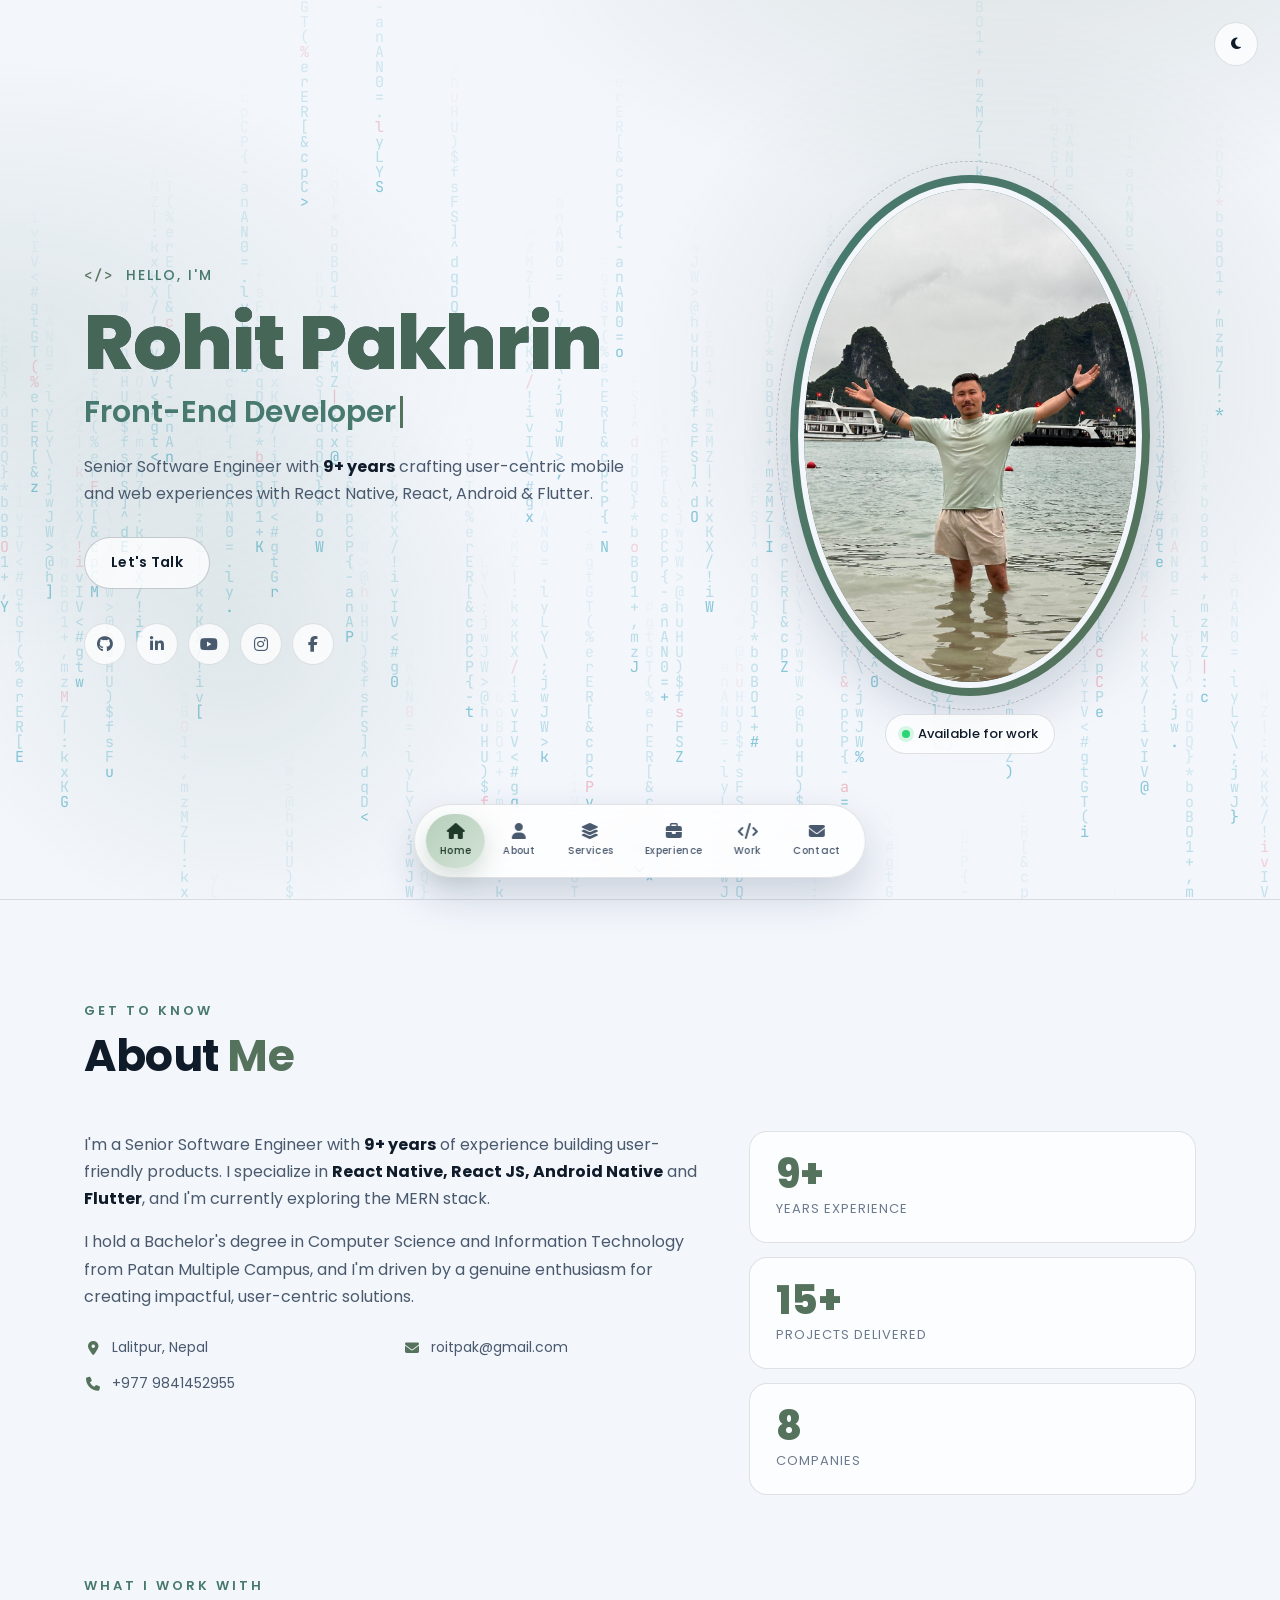
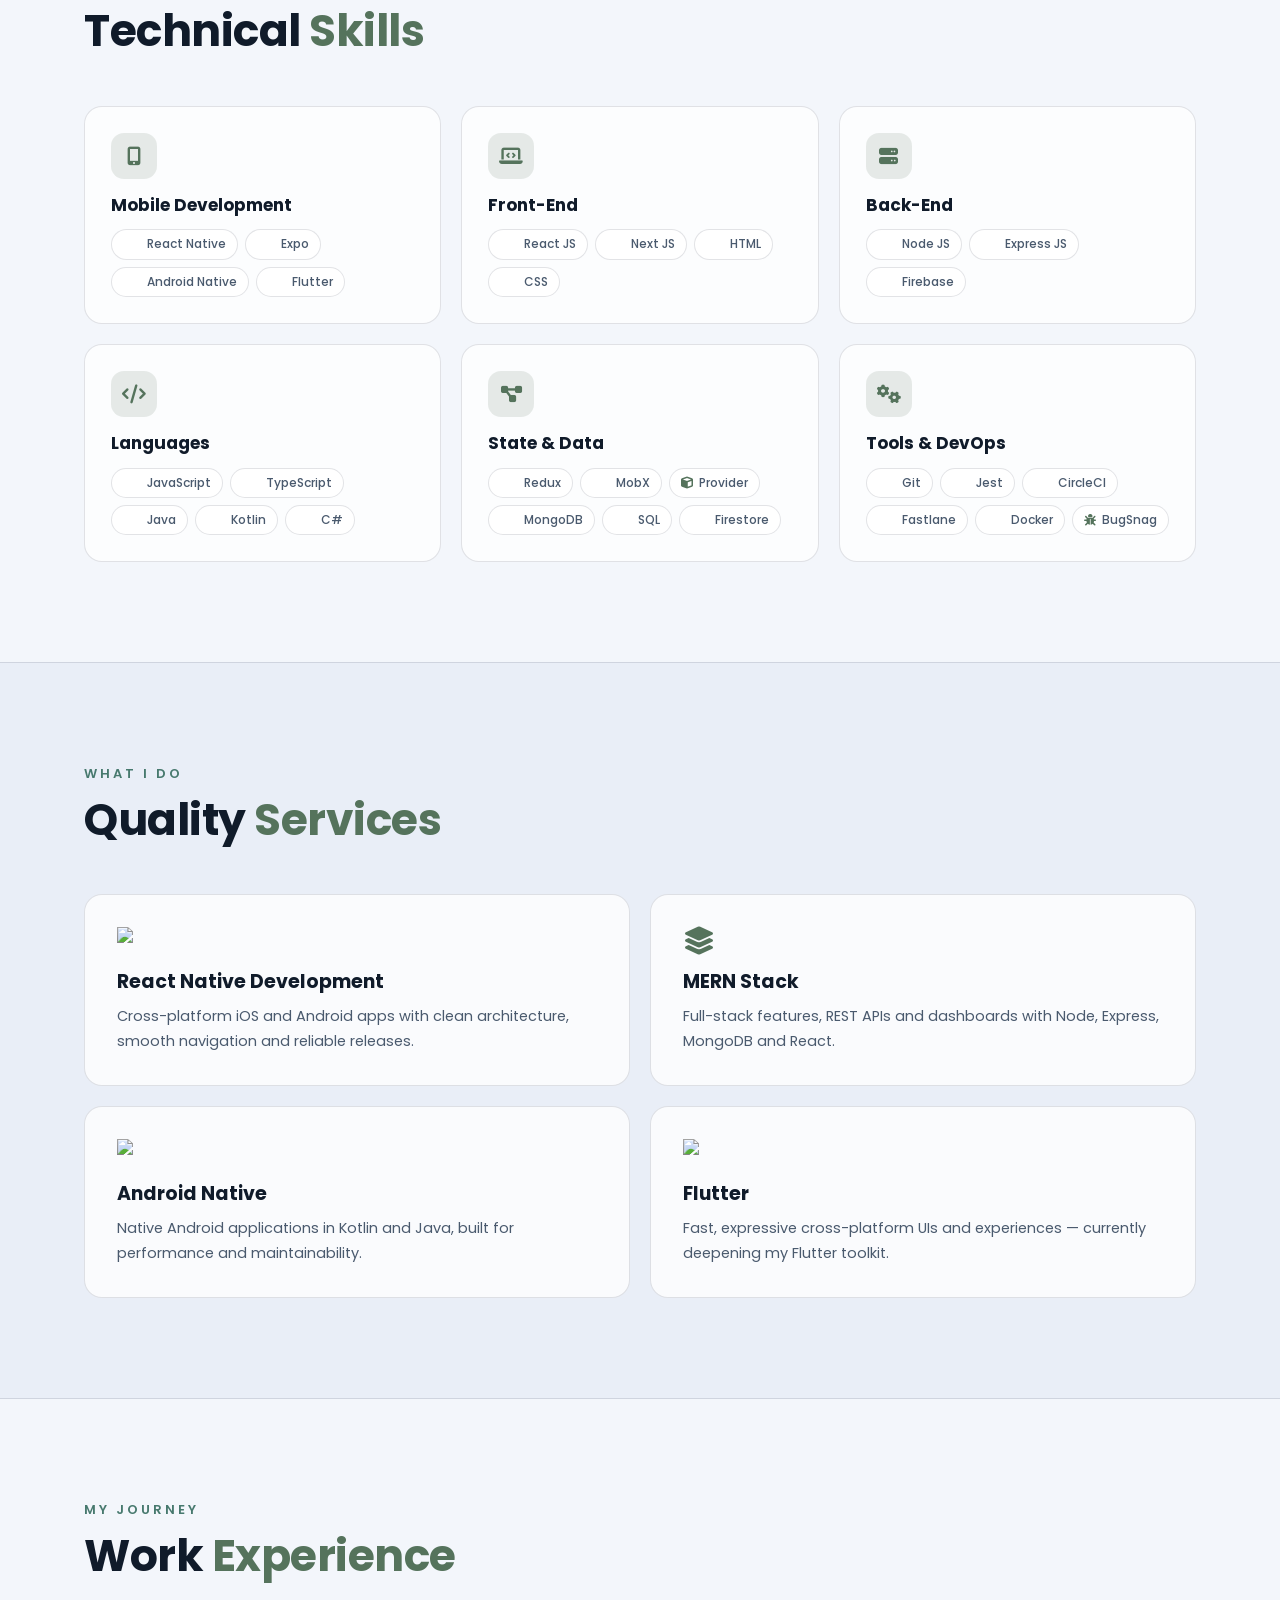
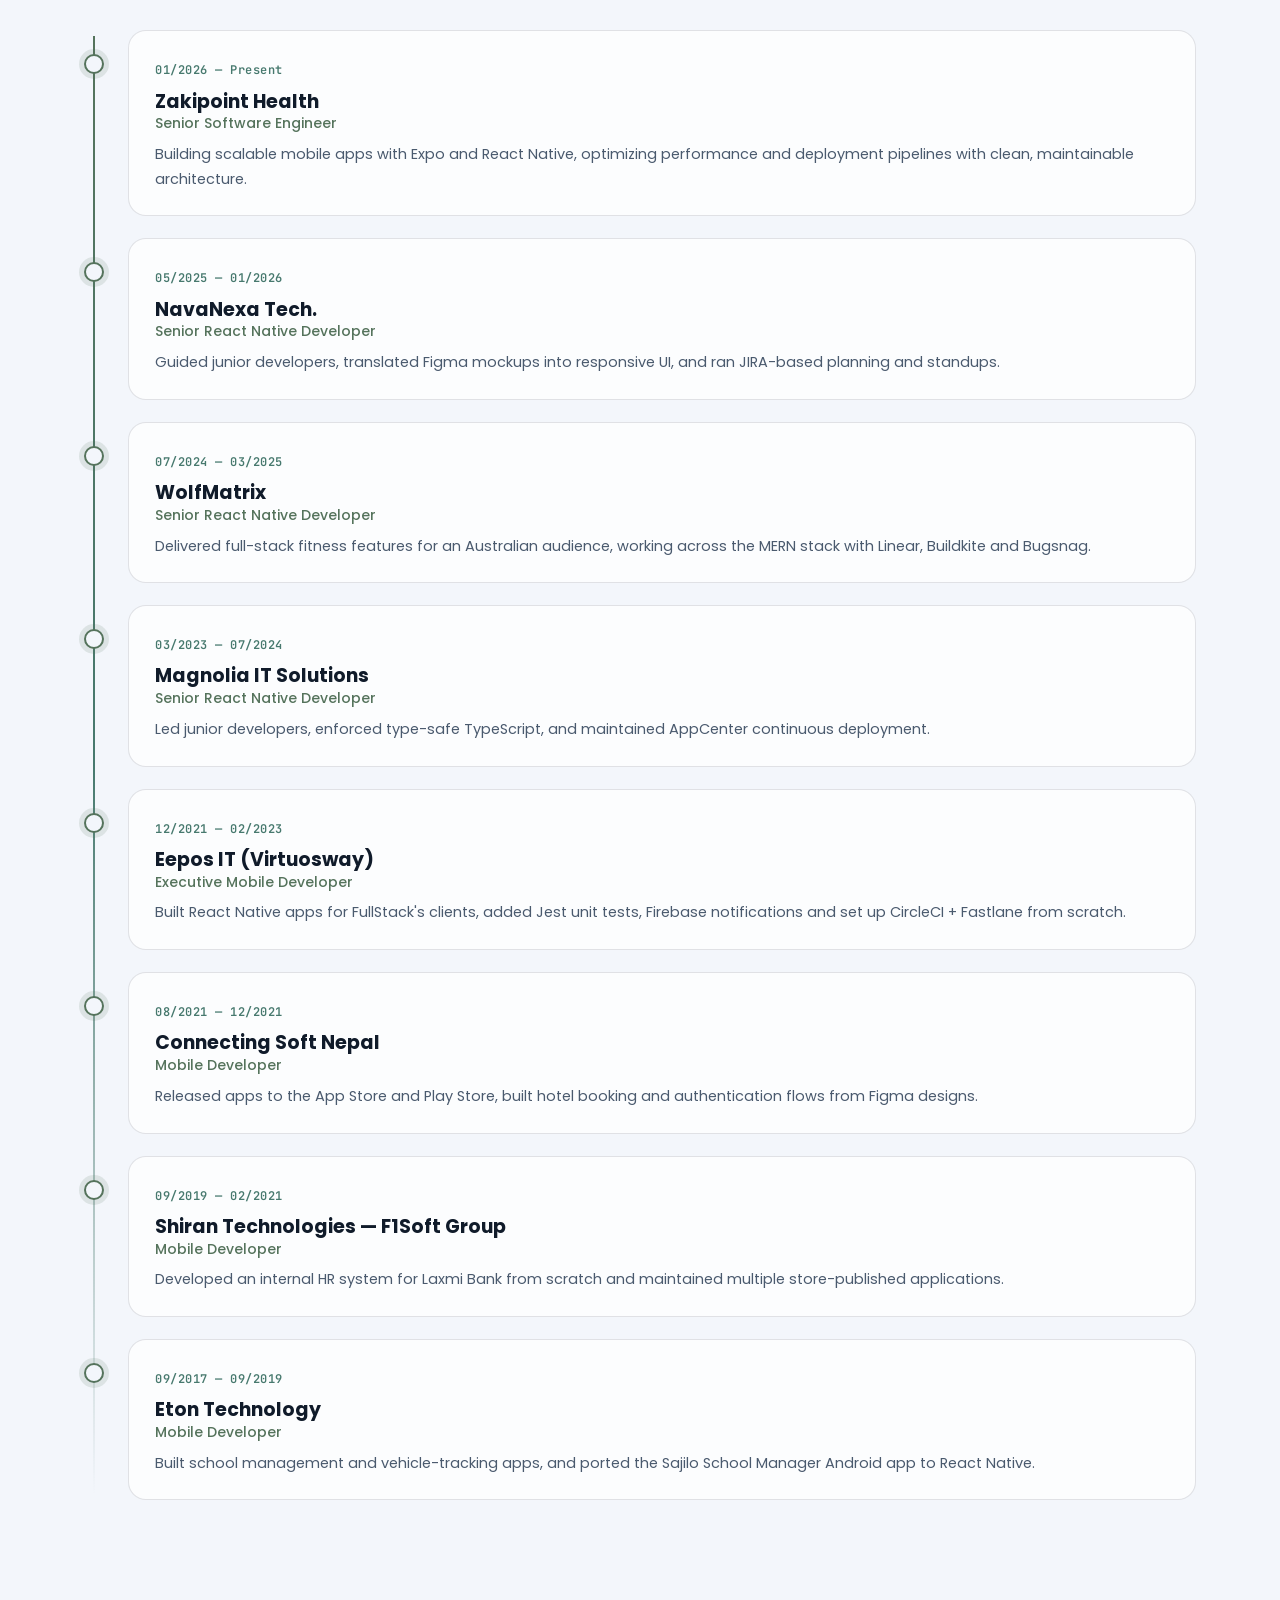
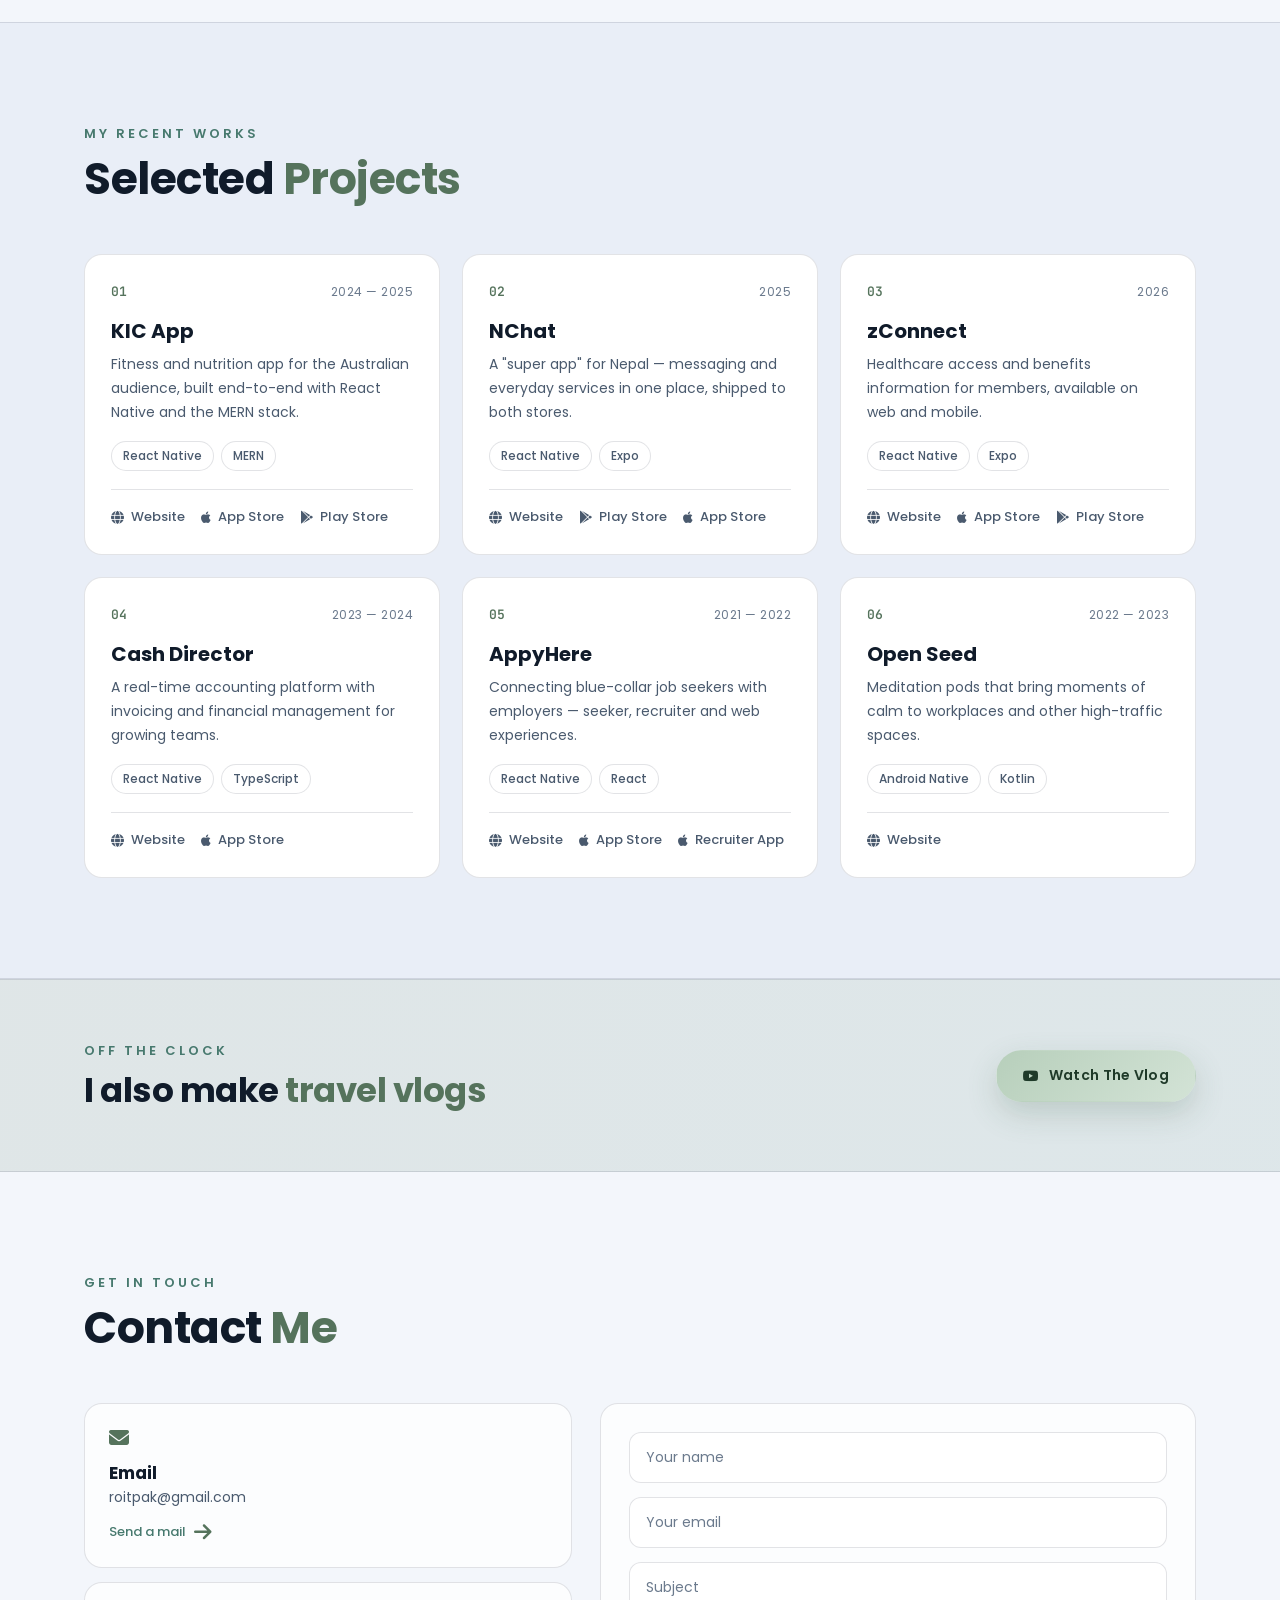
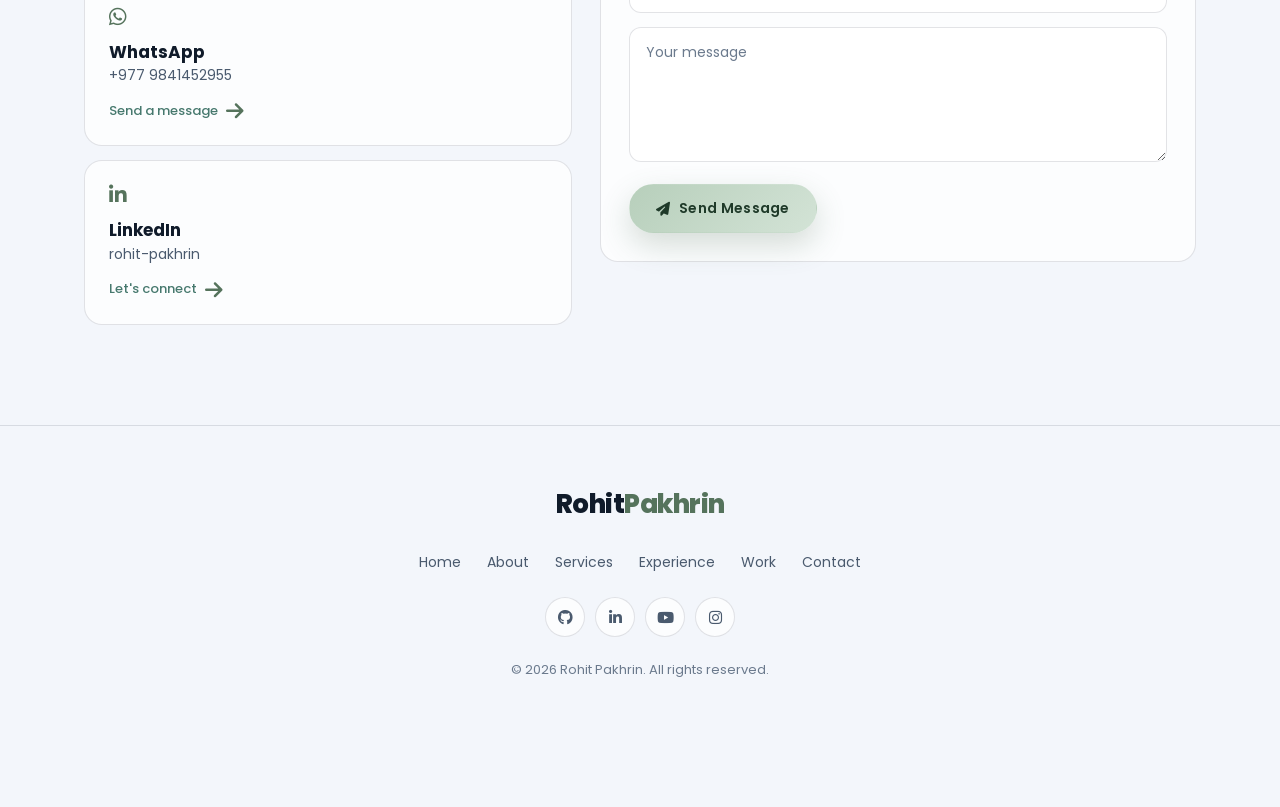
==== commit f79742c4: "name change, and url change" ====
--- a/index.html
+++ b/index.html
@@ -384,7 +384,7 @@
                         <span class="work-index mono">03</span>
                         <span class="work-year">2026</span>
                     </div>
-                    <h3>ZConnect</h3>
+                    <h3>zConnect</h3>
                     <p>Healthcare access and benefits information for members, available on web and mobile.</p>
                     <div class="chips"><span>React Native</span><span>Expo</span></div>
                     <div class="work-links">
@@ -405,7 +405,7 @@
                     <p>A real-time accounting platform with invoicing and financial management for growing teams.</p>
                     <div class="chips"><span>React Native</span><span>TypeScript</span></div>
                     <div class="work-links">
-                        <a href="https://i.cashdirector.com/" target="_blank" rel="noopener"><i
+                        <a href="https://www.cashdirector.com/" target="_blank" rel="noopener"><i
                                 class="fa-solid fa-globe"></i> Website</a>
                         <a href="https://apps.apple.com/us/app/cashdirector-manage-invoices/id1509426106" target="_blank" rel="noopener"><i class="fa-brands fa-apple"></i> App Store</a>
                     </div>
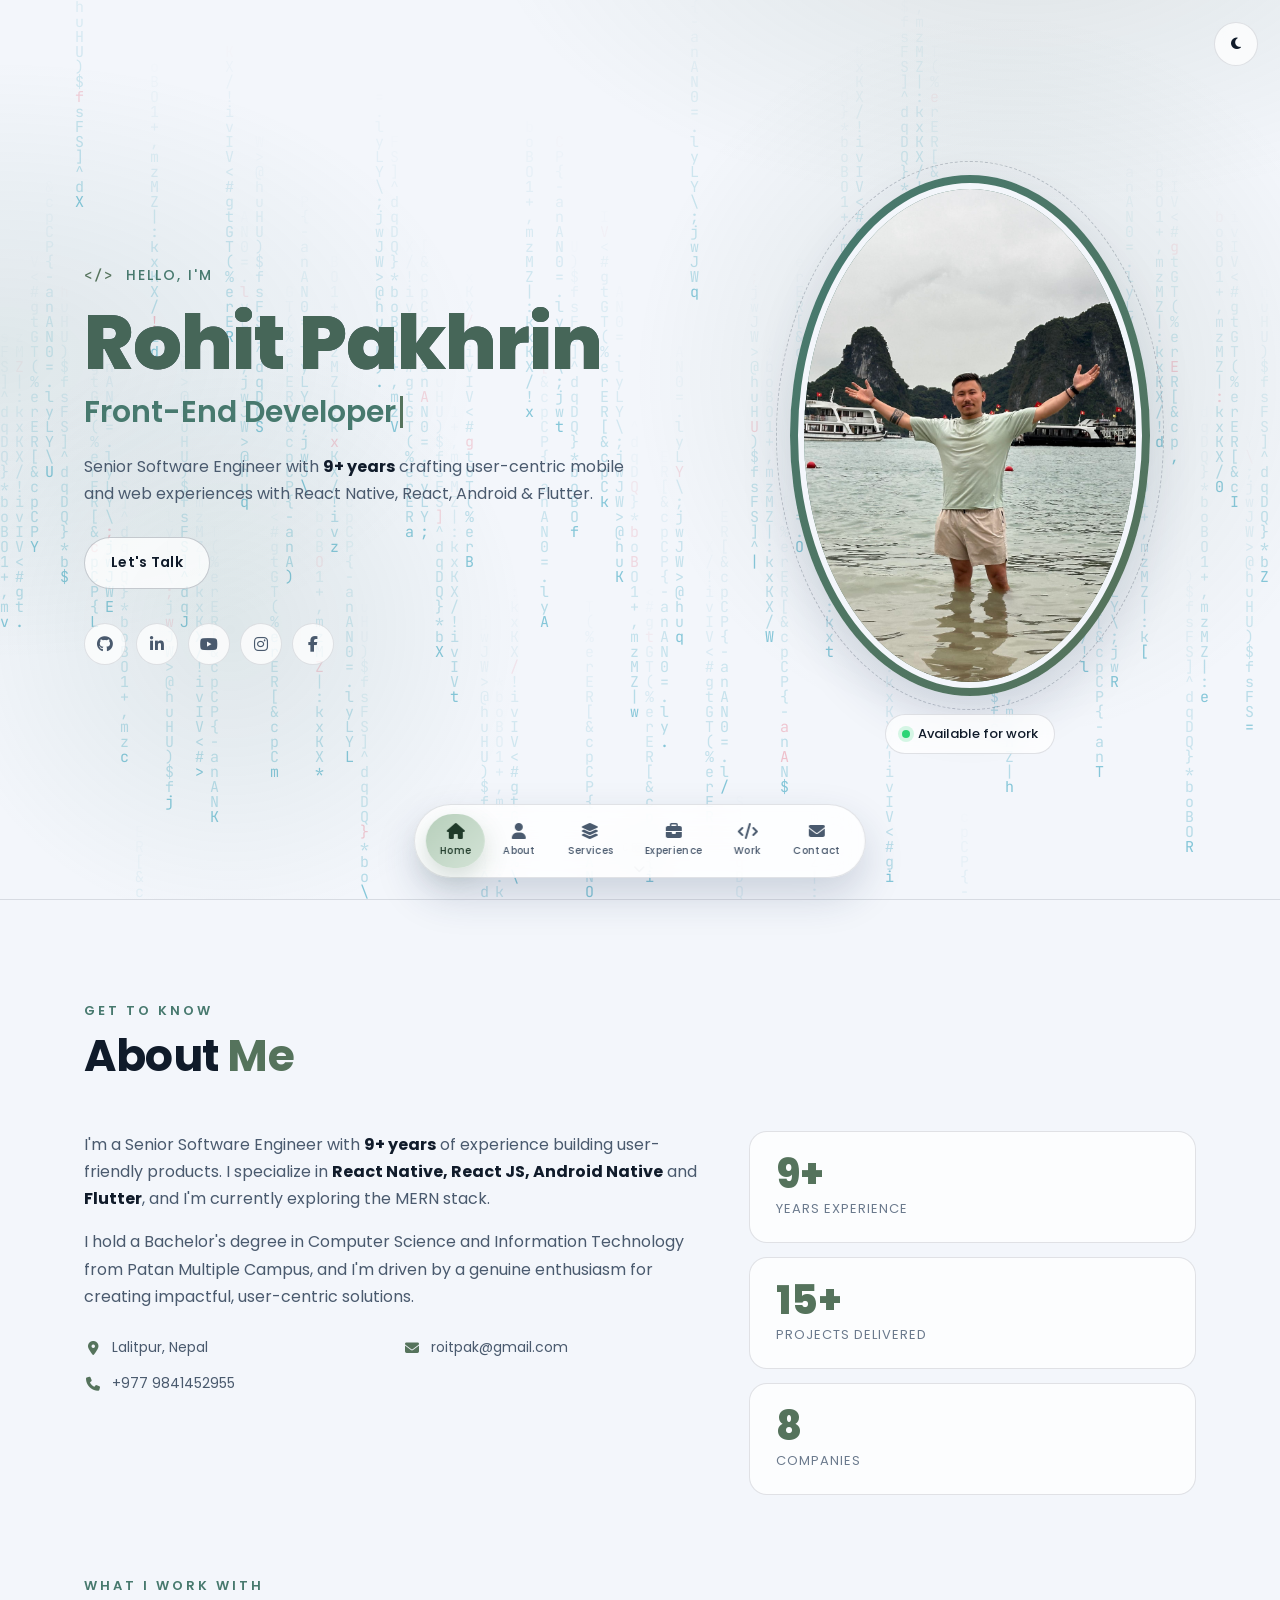
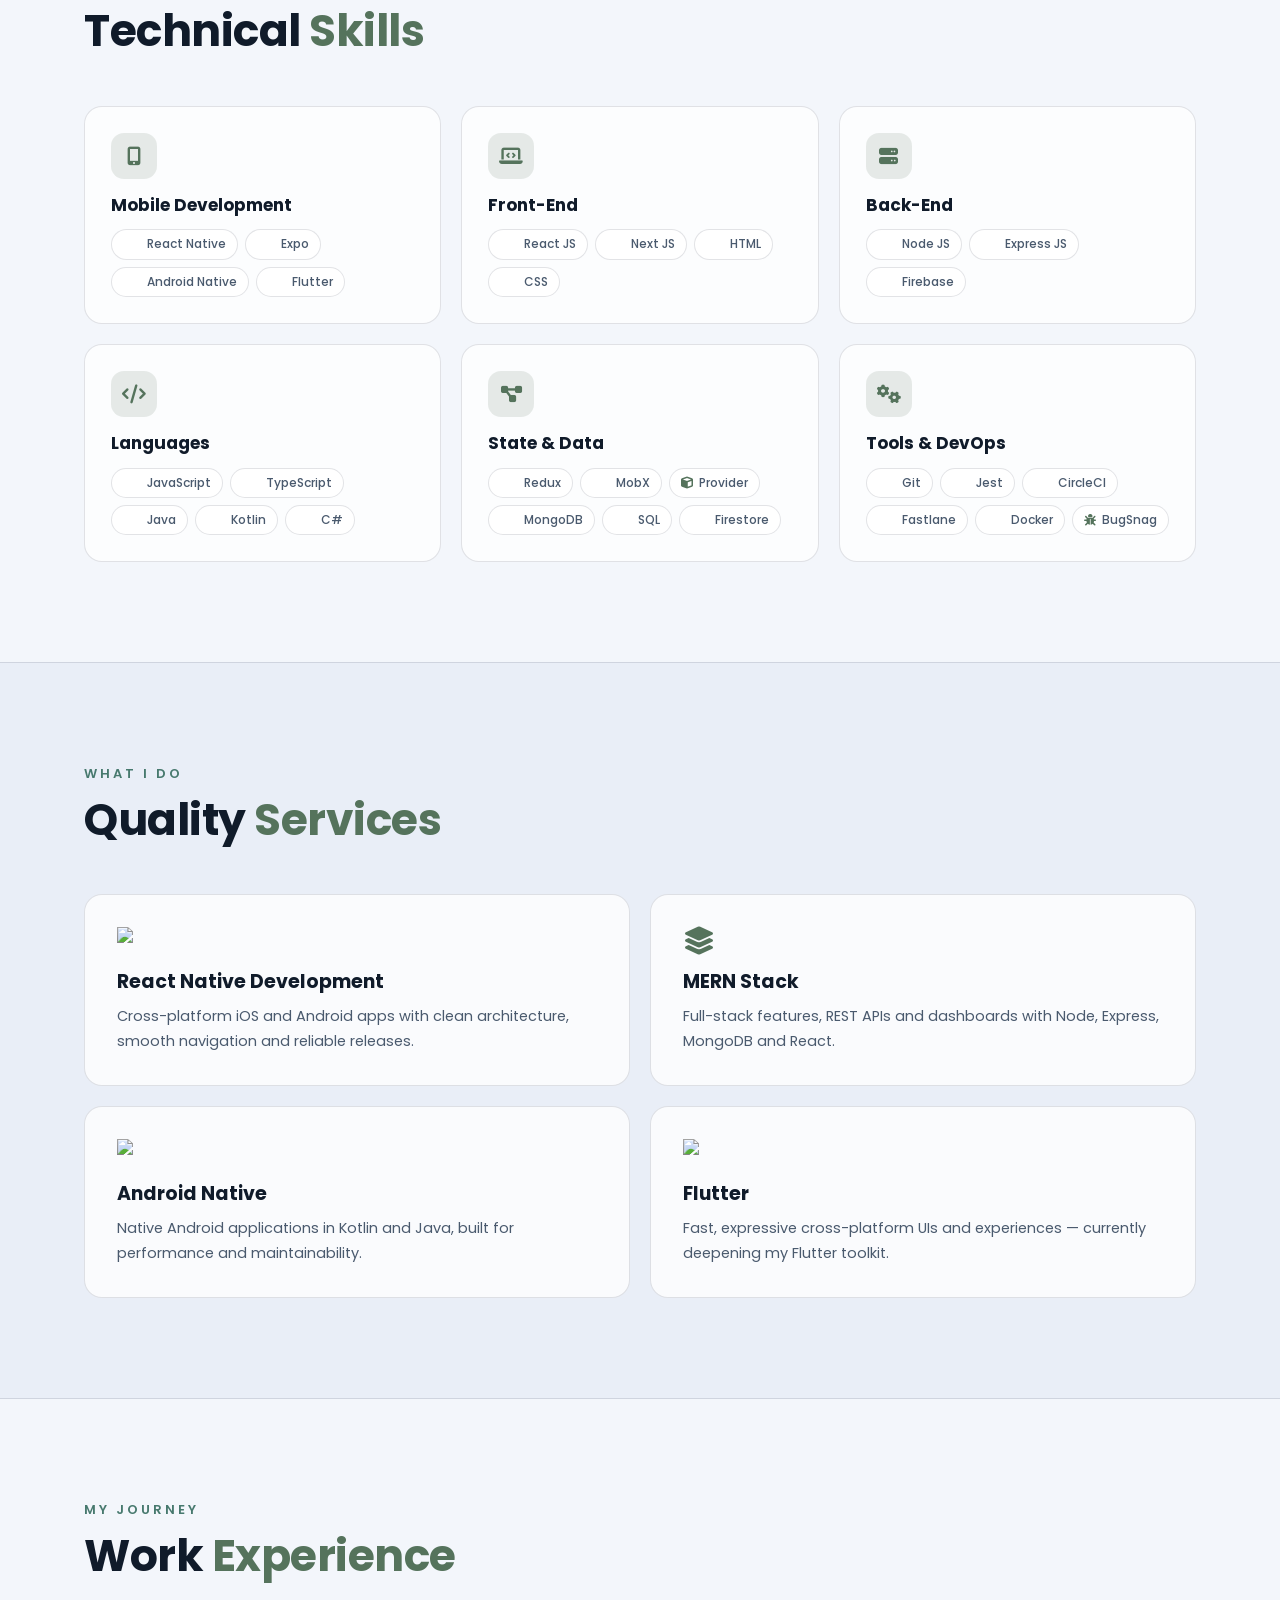
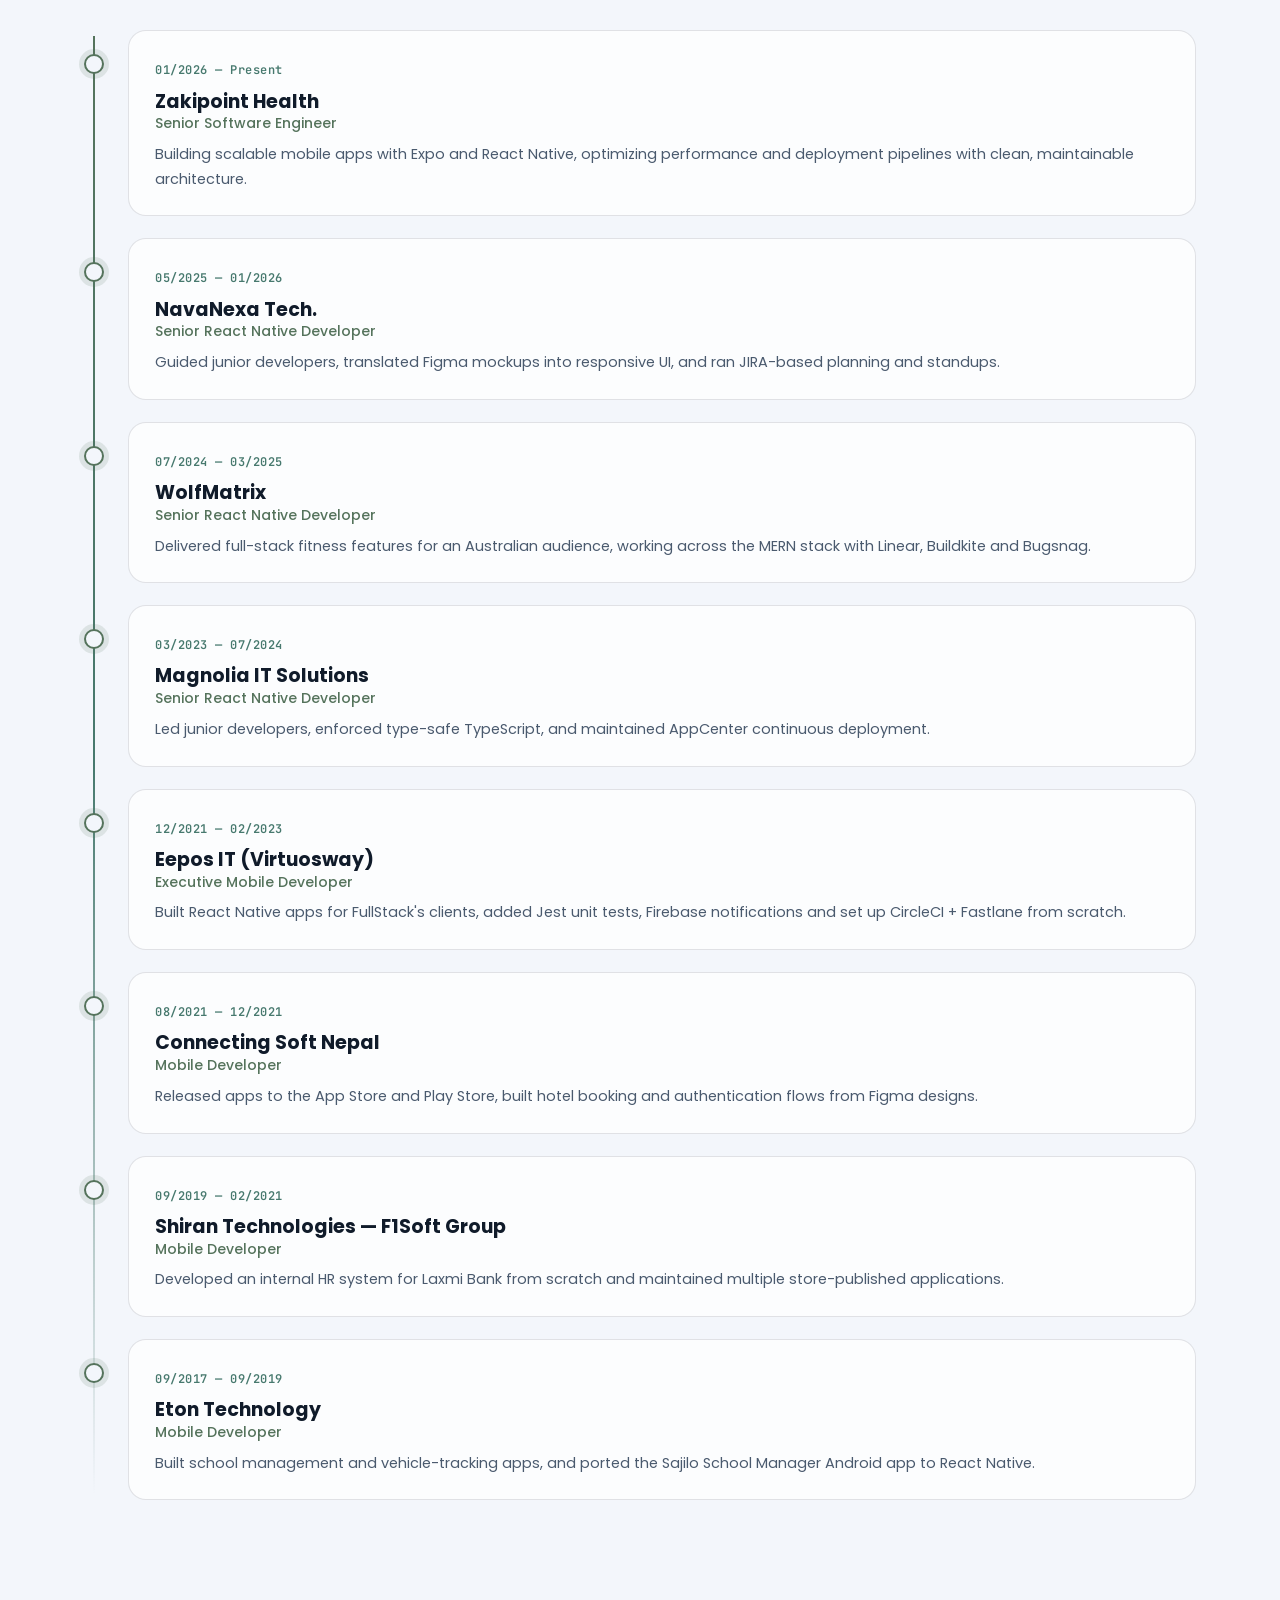
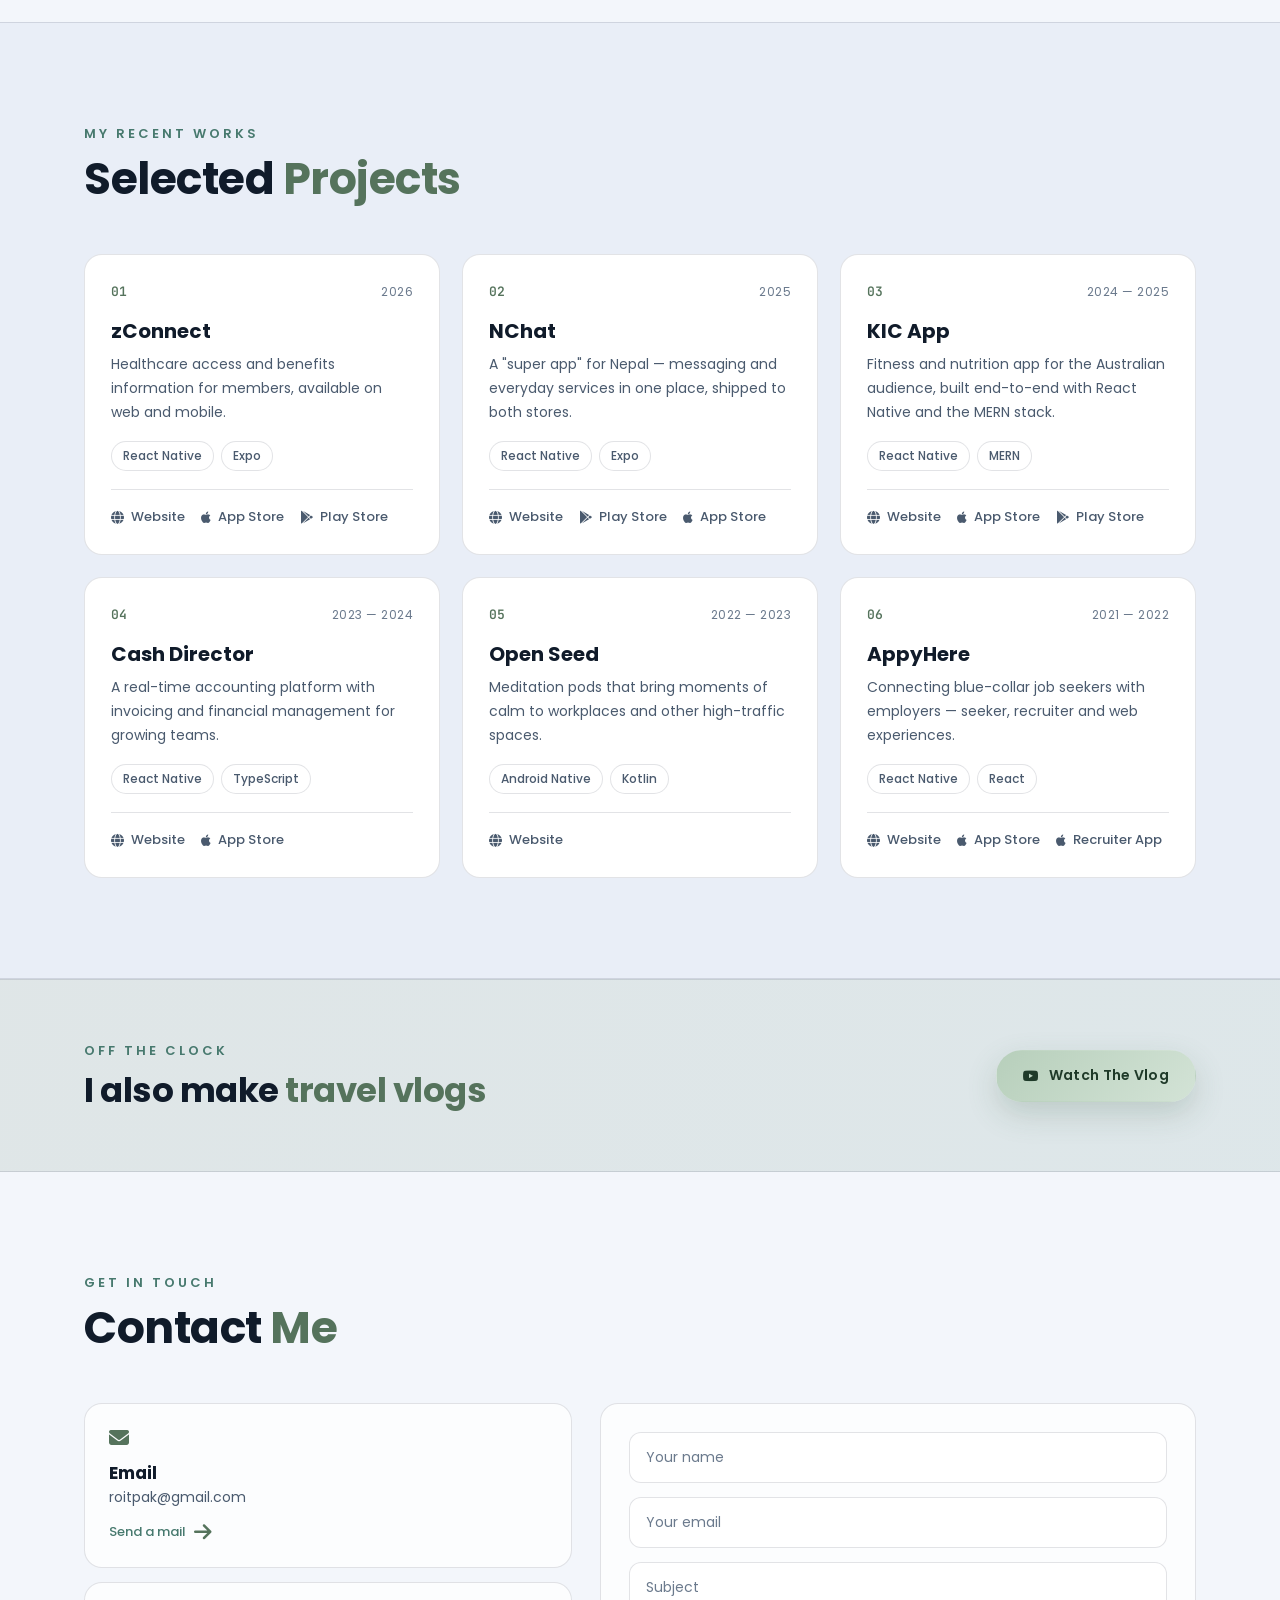
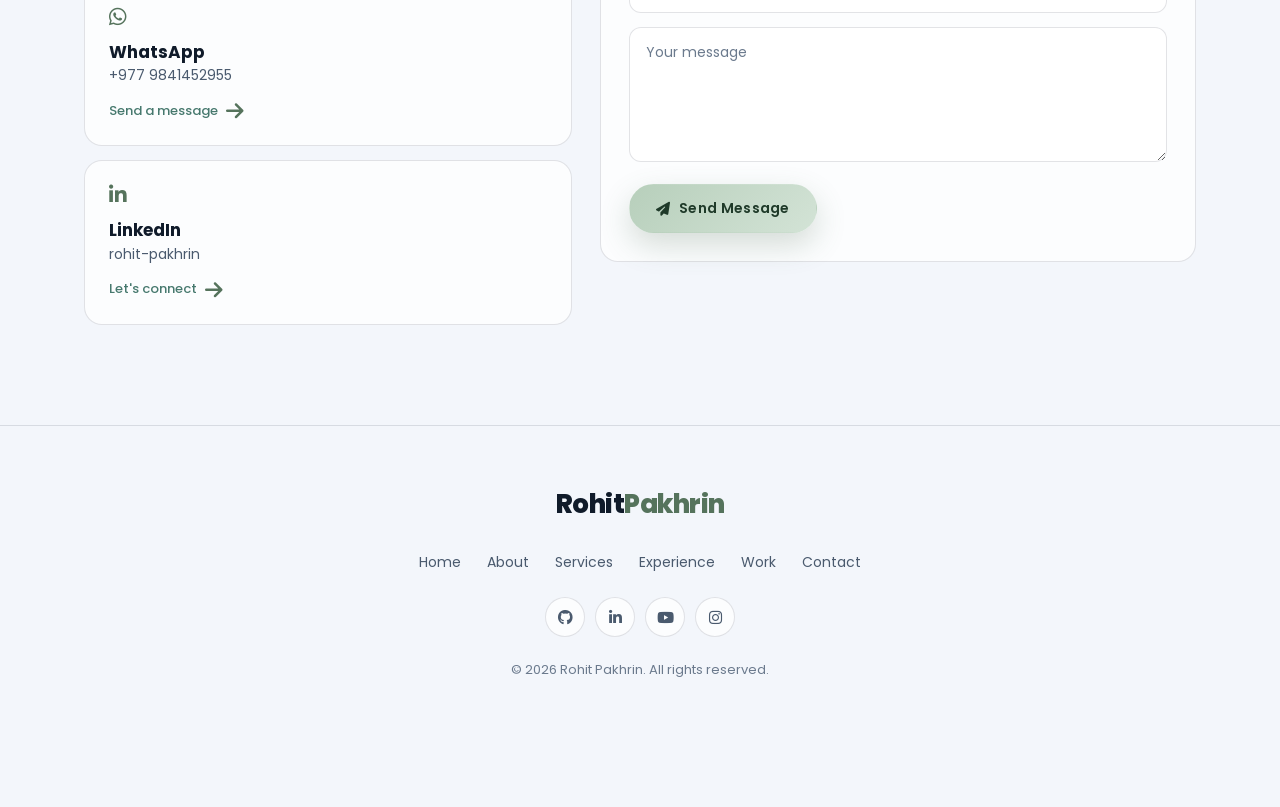
==== commit dd1b2ffb: "re organize projects according to time" ====
--- a/index.html
+++ b/index.html
@@ -346,6 +346,41 @@
                 <article class="work-card reveal">
                     <div class="work-top">
                         <span class="work-index mono">01</span>
+                        <span class="work-year">2026</span>
+                    </div>
+                    <h3>zConnect</h3>
+                    <p>Healthcare access and benefits information for members, available on web and mobile.</p>
+                    <div class="chips"><span>React Native</span><span>Expo</span></div>
+                    <div class="work-links">
+                        <a href="https://zconnect.zakipointhealth.com/" target="_blank" rel="noopener"><i
+                                class="fa-solid fa-globe"></i> Website</a>
+                        <a href="https://apps.apple.com/np/app/zconnect-health/id1519993197" target="_blank"
+                            rel="noopener"><i class="fa-brands fa-apple"></i> App Store</a>
+                        <a href="https://play.google.com/store/apps/details?id=com.zakipoint.zconnect" target="_blank" rel="noopener"><i class="fa-brands fa-google-play"></i> Play Store</a>
+                    </div>
+                </article>
+
+                <article class="work-card reveal" data-reveal-delay="60">
+                    <div class="work-top">
+                        <span class="work-index mono">02</span>
+                        <span class="work-year">2025</span>
+                    </div>
+                    <h3>NChat</h3>
+                    <p>A "super app" for Nepal — messaging and everyday services in one place, shipped to both stores.
+                    </p>
+                    <div class="chips"><span>React Native</span><span>Expo</span></div>
+                    <div class="work-links">
+                        <a href="https://nchat.chat/" target="_blank" rel="noopener"><i class="fa-solid fa-globe"></i>
+                            Website</a>
+                        <a href="https://play.google.com/store/apps/details?id=com.nnt.nchat" target="_blank"
+                            rel="noopener"><i class="fa-brands fa-google-play"></i> Play Store</a>
+                        <a href="https://apps.apple.com/np/app/nchat-app/id6752249395" target="_blank" rel="noopener"><i class="fa-brands fa-apple"></i> App Store</a>
+                    </div>
+                </article>
+
+                <article class="work-card reveal" data-reveal-delay="120">
+                    <div class="work-top">
+                        <span class="work-index mono">03</span>
                         <span class="work-year">2024 — 2025</span>
                     </div>
                     <h3>KIC App</h3>
@@ -361,41 +396,6 @@
                     </div>
                 </article>
 
-                <article class="work-card reveal" data-reveal-delay="60">
-                    <div class="work-top">
-                        <span class="work-index mono">02</span>
-                        <span class="work-year">2025</span>
-                    </div>
-                    <h3>NChat</h3>
-                    <p>A "super app" for Nepal — messaging and everyday services in one place, shipped to both stores.
-                    </p>
-                    <div class="chips"><span>React Native</span><span>Expo</span></div>
-                    <div class="work-links">
-                        <a href="https://nchat.chat/" target="_blank" rel="noopener"><i class="fa-solid fa-globe"></i>
-                            Website</a>
-                        <a href="https://play.google.com/store/apps/details?id=com.nnt.nchat" target="_blank"
-                            rel="noopener"><i class="fa-brands fa-google-play"></i> Play Store</a>
-                        <a href="https://apps.apple.com/np/app/nchat-app/id6752249395" target="_blank" rel="noopener"><i class="fa-brands fa-apple"></i> App Store</a>
-                    </div>
-                </article>
-
-                <article class="work-card reveal" data-reveal-delay="120">
-                    <div class="work-top">
-                        <span class="work-index mono">03</span>
-                        <span class="work-year">2026</span>
-                    </div>
-                    <h3>zConnect</h3>
-                    <p>Healthcare access and benefits information for members, available on web and mobile.</p>
-                    <div class="chips"><span>React Native</span><span>Expo</span></div>
-                    <div class="work-links">
-                        <a href="https://zconnect.zakipointhealth.com/" target="_blank" rel="noopener"><i
-                                class="fa-solid fa-globe"></i> Website</a>
-                        <a href="https://apps.apple.com/np/app/zconnect-health/id1519993197" target="_blank"
-                            rel="noopener"><i class="fa-brands fa-apple"></i> App Store</a>
-                        <a href="https://play.google.com/store/apps/details?id=com.zakipoint.zconnect" target="_blank" rel="noopener"><i class="fa-brands fa-google-play"></i> Play Store</a>
-                    </div>
-                </article>
-
                 <article class="work-card reveal">
                     <div class="work-top">
                         <span class="work-index mono">04</span>
@@ -414,6 +414,20 @@
                 <article class="work-card reveal" data-reveal-delay="60">
                     <div class="work-top">
                         <span class="work-index mono">05</span>
+                        <span class="work-year">2022 — 2023</span>
+                    </div>
+                    <h3>Open Seed</h3>
+                    <p>Meditation pods that bring moments of calm to workplaces and other high-traffic spaces.</p>
+                    <div class="chips"><span>Android Native</span><span>Kotlin</span></div>
+                    <div class="work-links">
+                        <a href="https://openseed.co" target="_blank" rel="noopener"><i
+                                class="fa-solid fa-globe"></i> Website</a>
+                    </div>
+                </article>
+
+                <article class="work-card reveal" data-reveal-delay="120">
+                    <div class="work-top">
+                        <span class="work-index mono">06</span>
                         <span class="work-year">2021 — 2022</span>
                     </div>
                     <h3>AppyHere</h3>
@@ -425,20 +439,6 @@
                         <a href="https://apps.apple.com/us/app/appyhere/id1425034009" target="_blank" rel="noopener"><i
                                 class="fa-brands fa-apple"></i> App Store</a>
                         <a href="https://apps.apple.com/us/app/recruiter-for-appyhere/id1425165522" target="_blank" rel="noopener"><i class="fa-brands fa-apple"></i> Recruiter App</a>
-                    </div>
-                </article>
-
-                <article class="work-card reveal" data-reveal-delay="120">
-                    <div class="work-top">
-                        <span class="work-index mono">06</span>
-                        <span class="work-year">2022 — 2023</span>
-                    </div>
-                    <h3>Open Seed</h3>
-                    <p>Meditation pods that bring moments of calm to workplaces and other high-traffic spaces.</p>
-                    <div class="chips"><span>Android Native</span><span>Kotlin</span></div>
-                    <div class="work-links">
-                        <a href="https://openseed.co" target="_blank" rel="noopener"><i
-                                class="fa-solid fa-globe"></i> Website</a>
                     </div>
                 </article>
             </div>
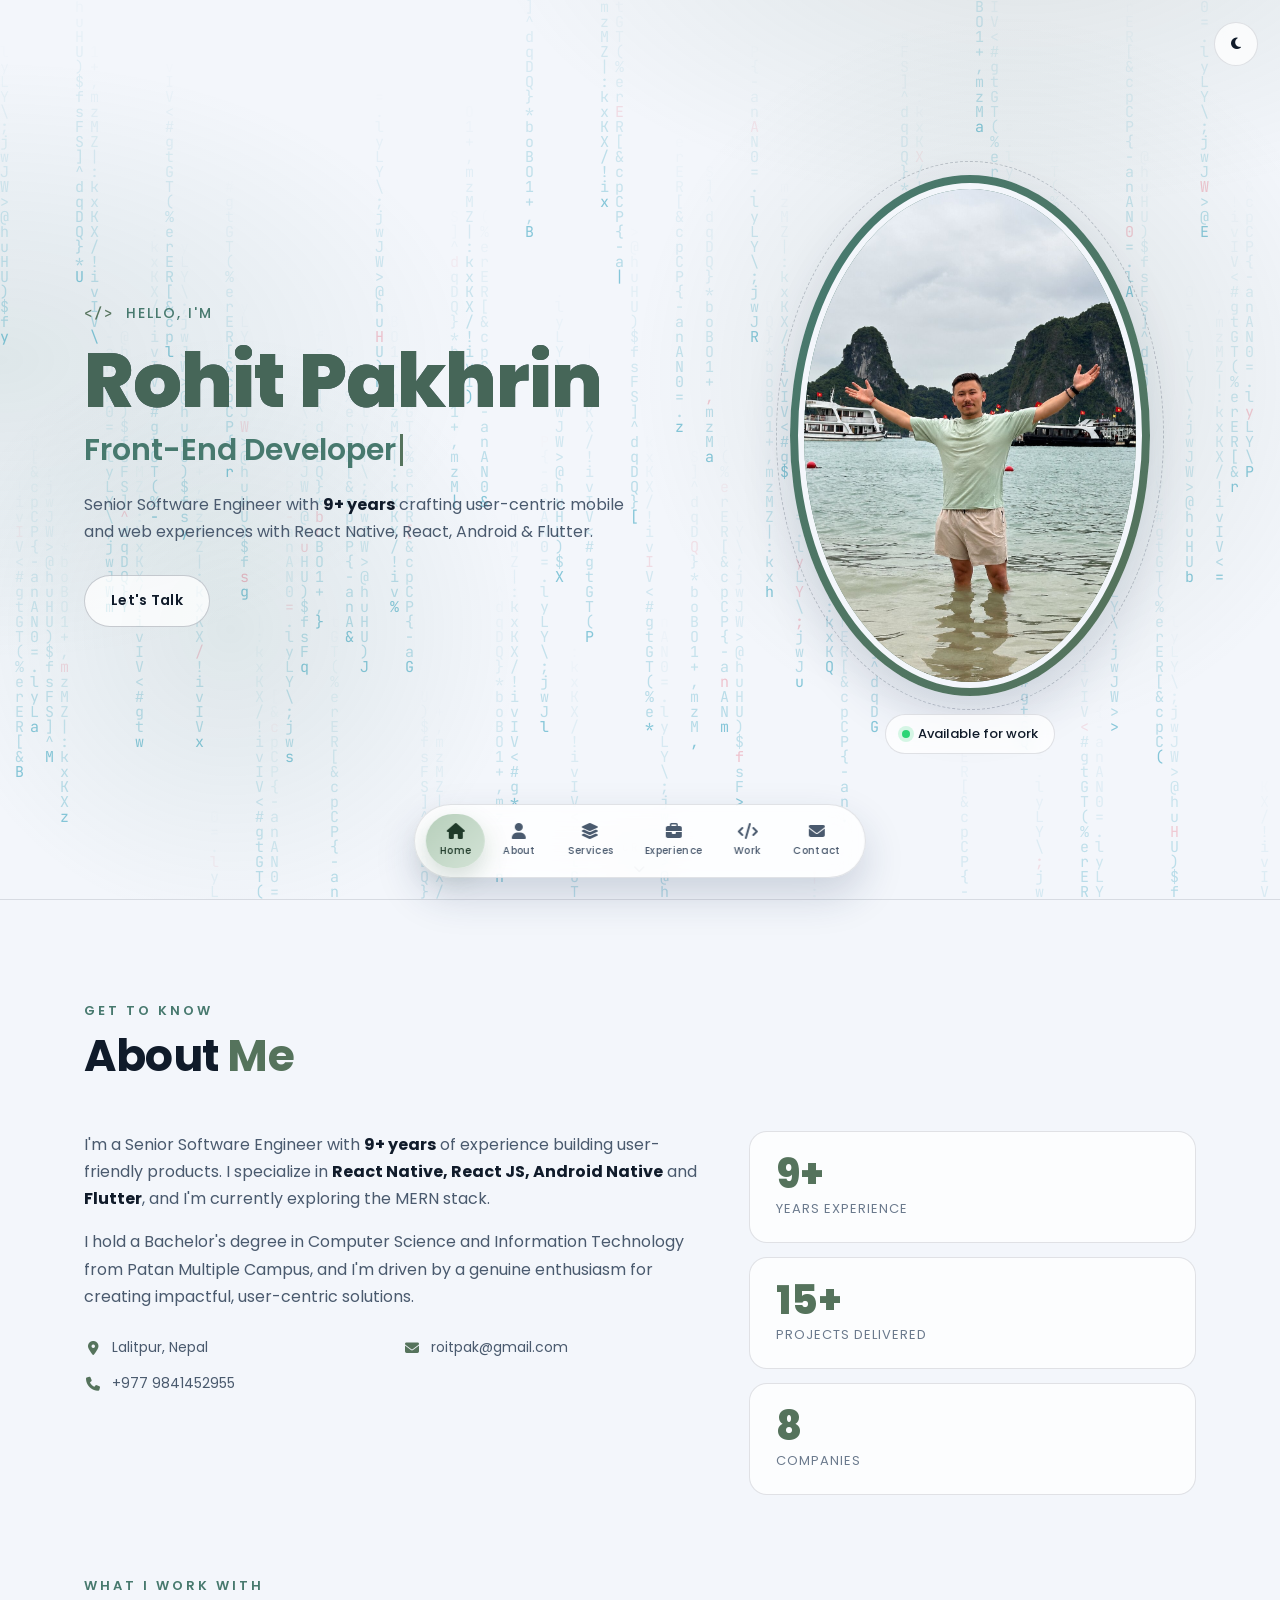
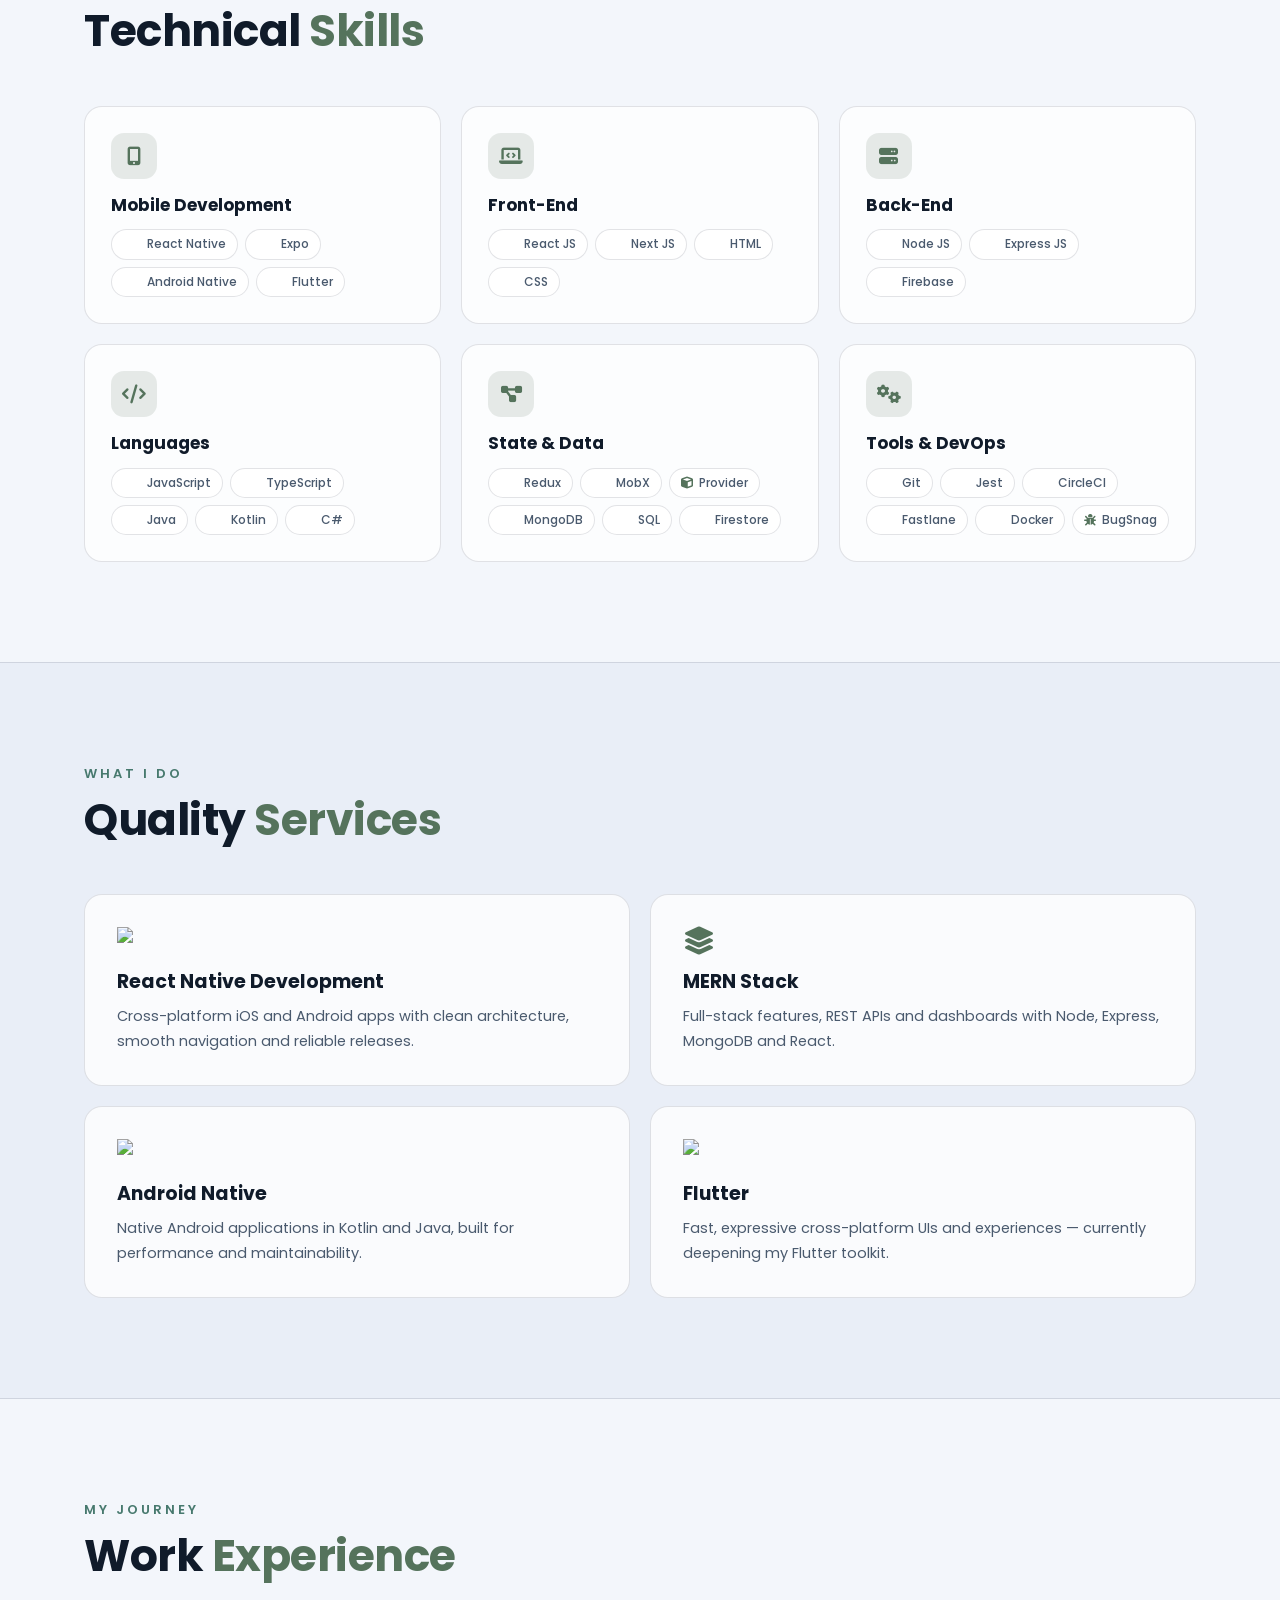
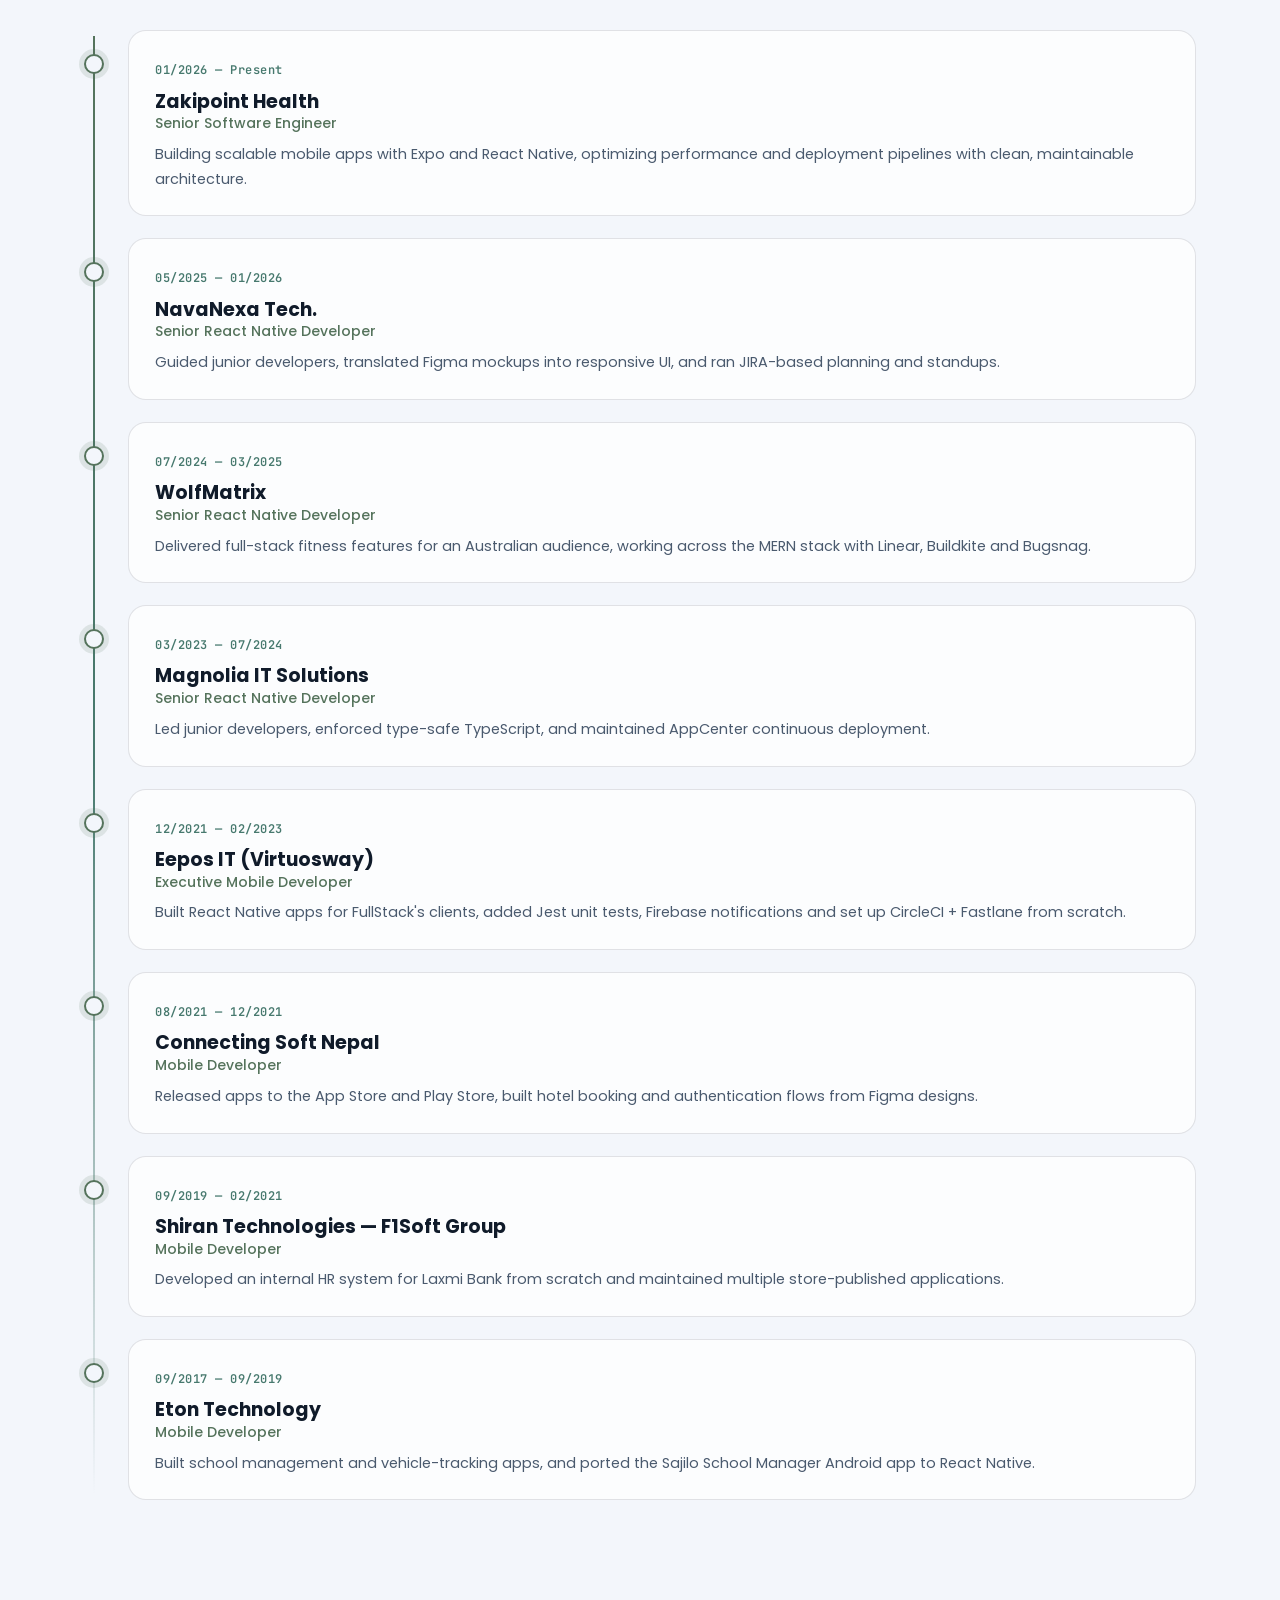
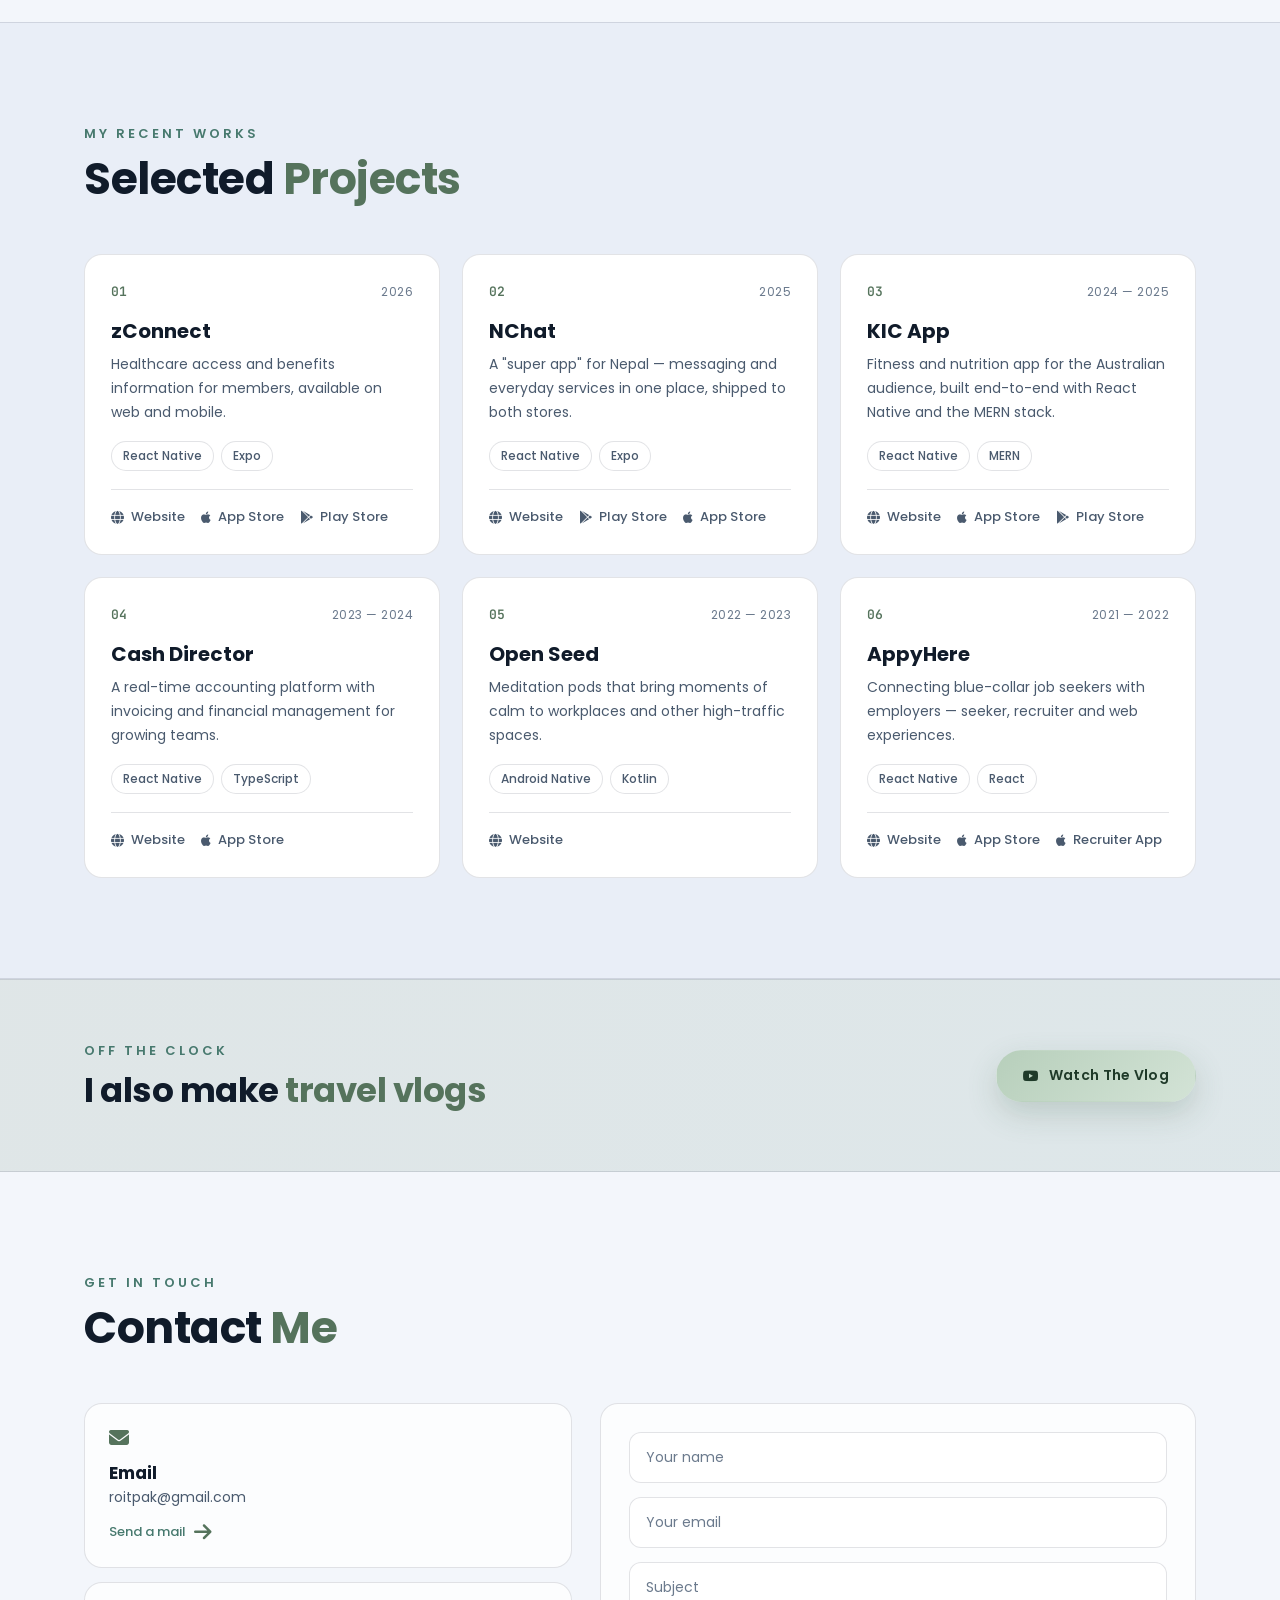
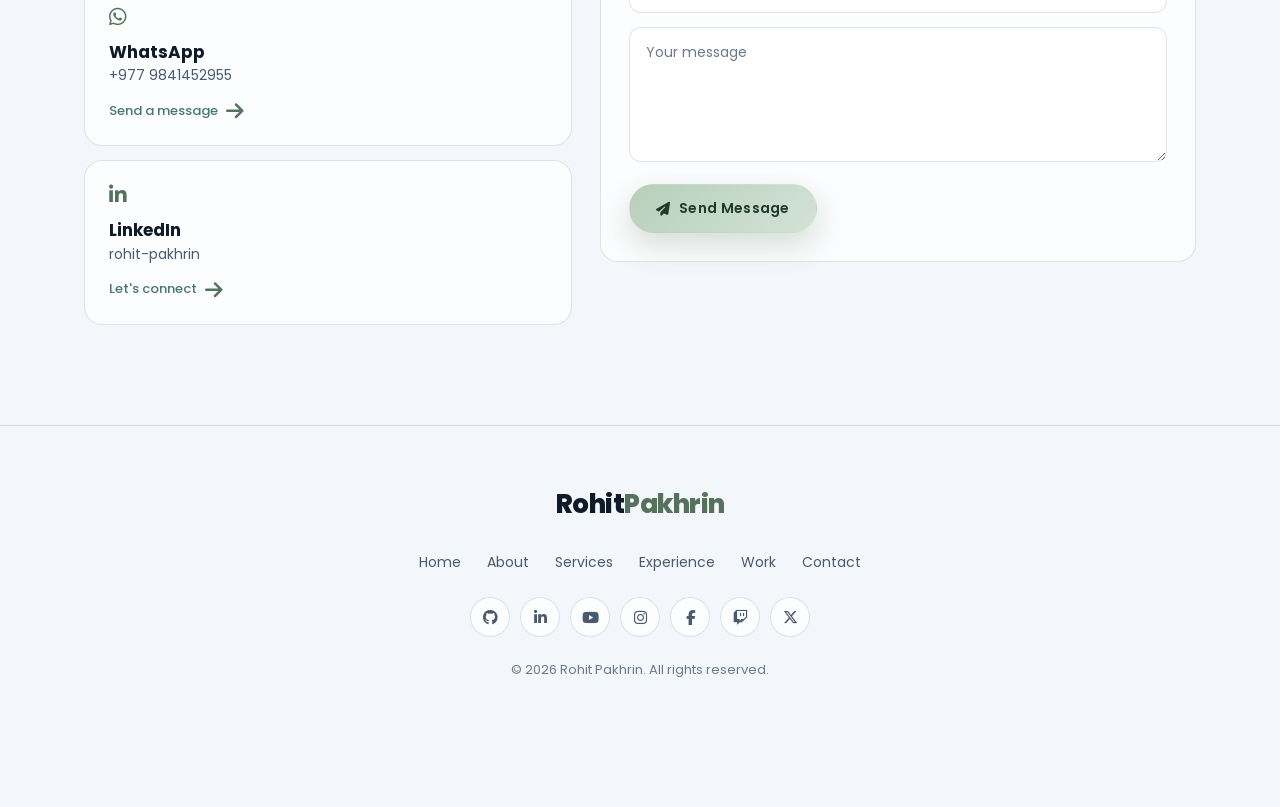
==== commit 55b6d6f9: "Enhance vlogs section with new cloud animations and social media links; update styles for improved l" ====
--- a/index.html
+++ b/index.html
@@ -83,18 +83,6 @@
                 </p>
                 <div class="hero-actions">
                     <a class="btn btn-ghost" href="#contact">Let's Talk</a>
-                </div>
-                <div class="hero-socials">
-                    <a href="https://github.com/roitpak" target="_blank" rel="noopener" aria-label="GitHub"><i
-                            class="fa-brands fa-github"></i></a>
-                    <a href="https://www.linkedin.com/in/rohit-pakhrin-86242a171/" target="_blank" rel="noopener"
-                        aria-label="LinkedIn"><i class="fa-brands fa-linkedin-in"></i></a>
-                    <a href="https://www.youtube.com/channel/UCsjnV66huSgX10mbQRw9nOQ" target="_blank" rel="noopener"
-                        aria-label="YouTube"><i class="fa-brands fa-youtube"></i></a>
-                    <a href="https://www.instagram.com/roitpak/" target="_blank" rel="noopener"
-                        aria-label="Instagram"><i class="fa-brands fa-instagram"></i></a>
-                    <a href="https://www.facebook.com/rohit.pakhrin/" target="_blank" rel="noopener"
-                        aria-label="Facebook"><i class="fa-brands fa-facebook-f"></i></a>
                 </div>
             </div>
 
@@ -535,6 +523,12 @@
                     aria-label="YouTube"><i class="fa-brands fa-youtube"></i></a>
                 <a href="https://www.instagram.com/roitpak/" target="_blank" rel="noopener" aria-label="Instagram"><i
                         class="fa-brands fa-instagram"></i></a>
+                <a href="https://www.facebook.com/rohit.pakhrin/" target="_blank" rel="noopener" aria-label="Facebook"><i
+                        class="fa-brands fa-facebook-f"></i></a>
+                <a href="https://www.twitch.tv/pakhrinstoned" target="_blank" rel="noopener" aria-label="Twitch"><i
+                        class="fa-brands fa-twitch"></i></a>
+                <a href="https://x.com/roitpak" target="_blank" rel="noopener" aria-label="X"><i
+                        class="fa-brands fa-x-twitter"></i></a>
             </div>
             <p class="footer-copy">&copy; <span id="year"></span> Rohit Pakhrin. All rights reserved.</p>
         </div>
--- a/css/portfolio.css
+++ b/css/portfolio.css
@@ -241,6 +241,7 @@
     position: absolute;
     inset: 0;
     pointer-events: none;
+    z-index: 1;
     background:
         radial-gradient(520px 520px at 78% 42%, var(--primary-soft), transparent 70%),
         radial-gradient(420px 420px at 18% 70%, var(--accent-soft), transparent 70%);
@@ -1335,6 +1336,12 @@
         transition-duration: .001ms !important;
     }
 
+    .vlog-clouds,
+    .hero-canvas {
+        display: none !important;
+        animation: none !important;
+    }
+
     .reveal {
         opacity: 1;
         transform: none;
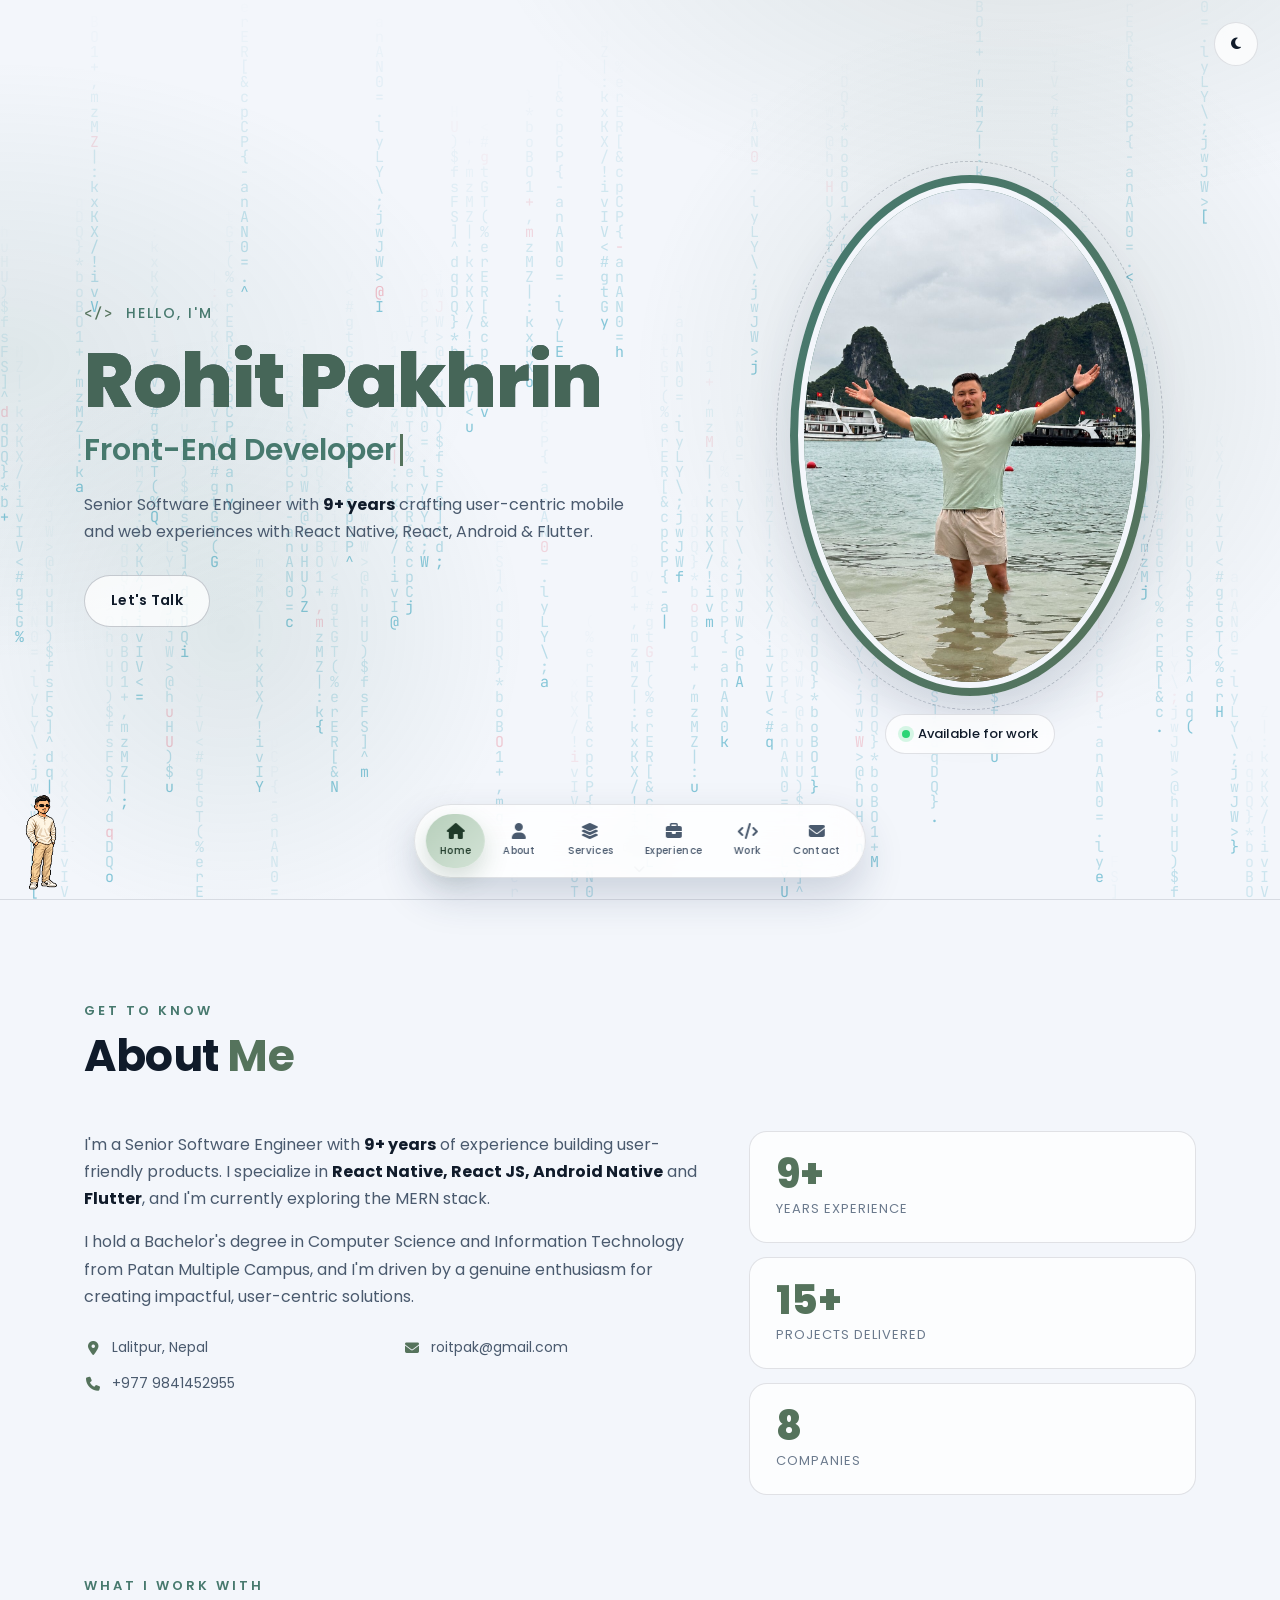
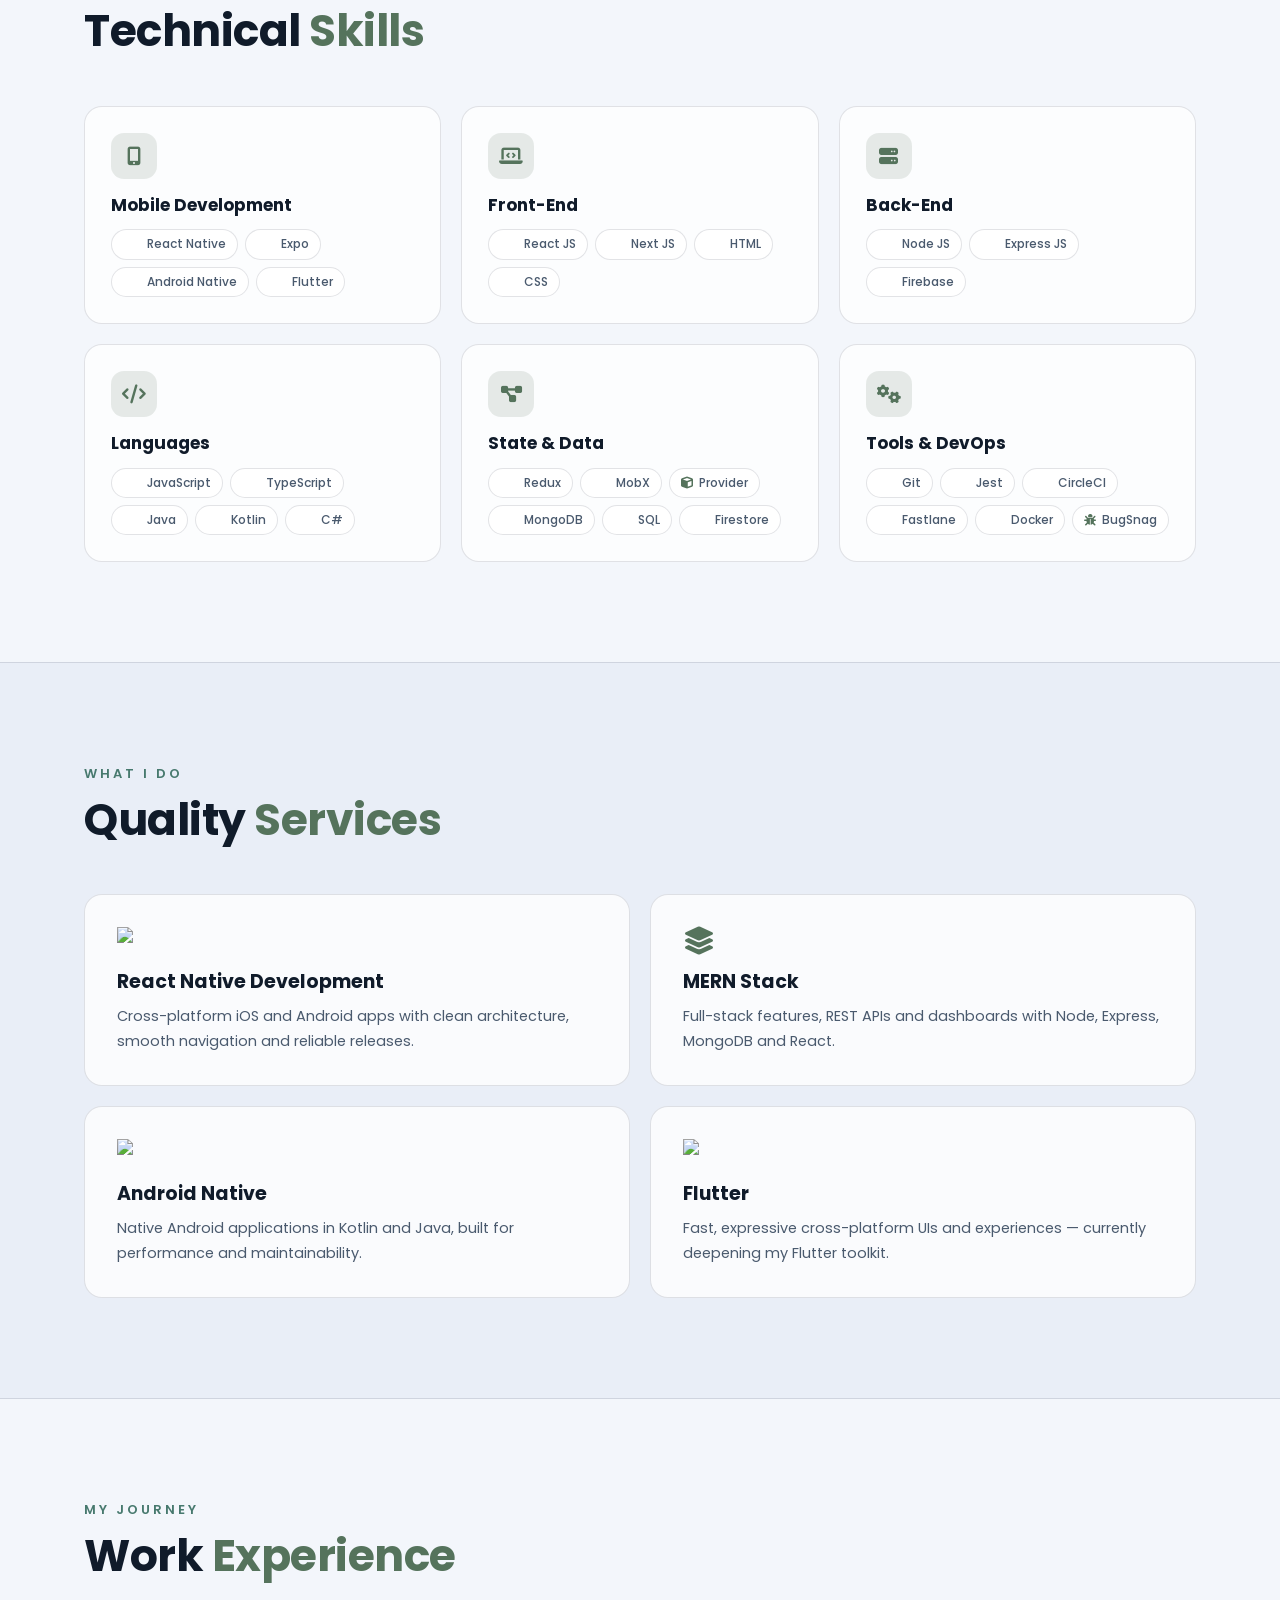
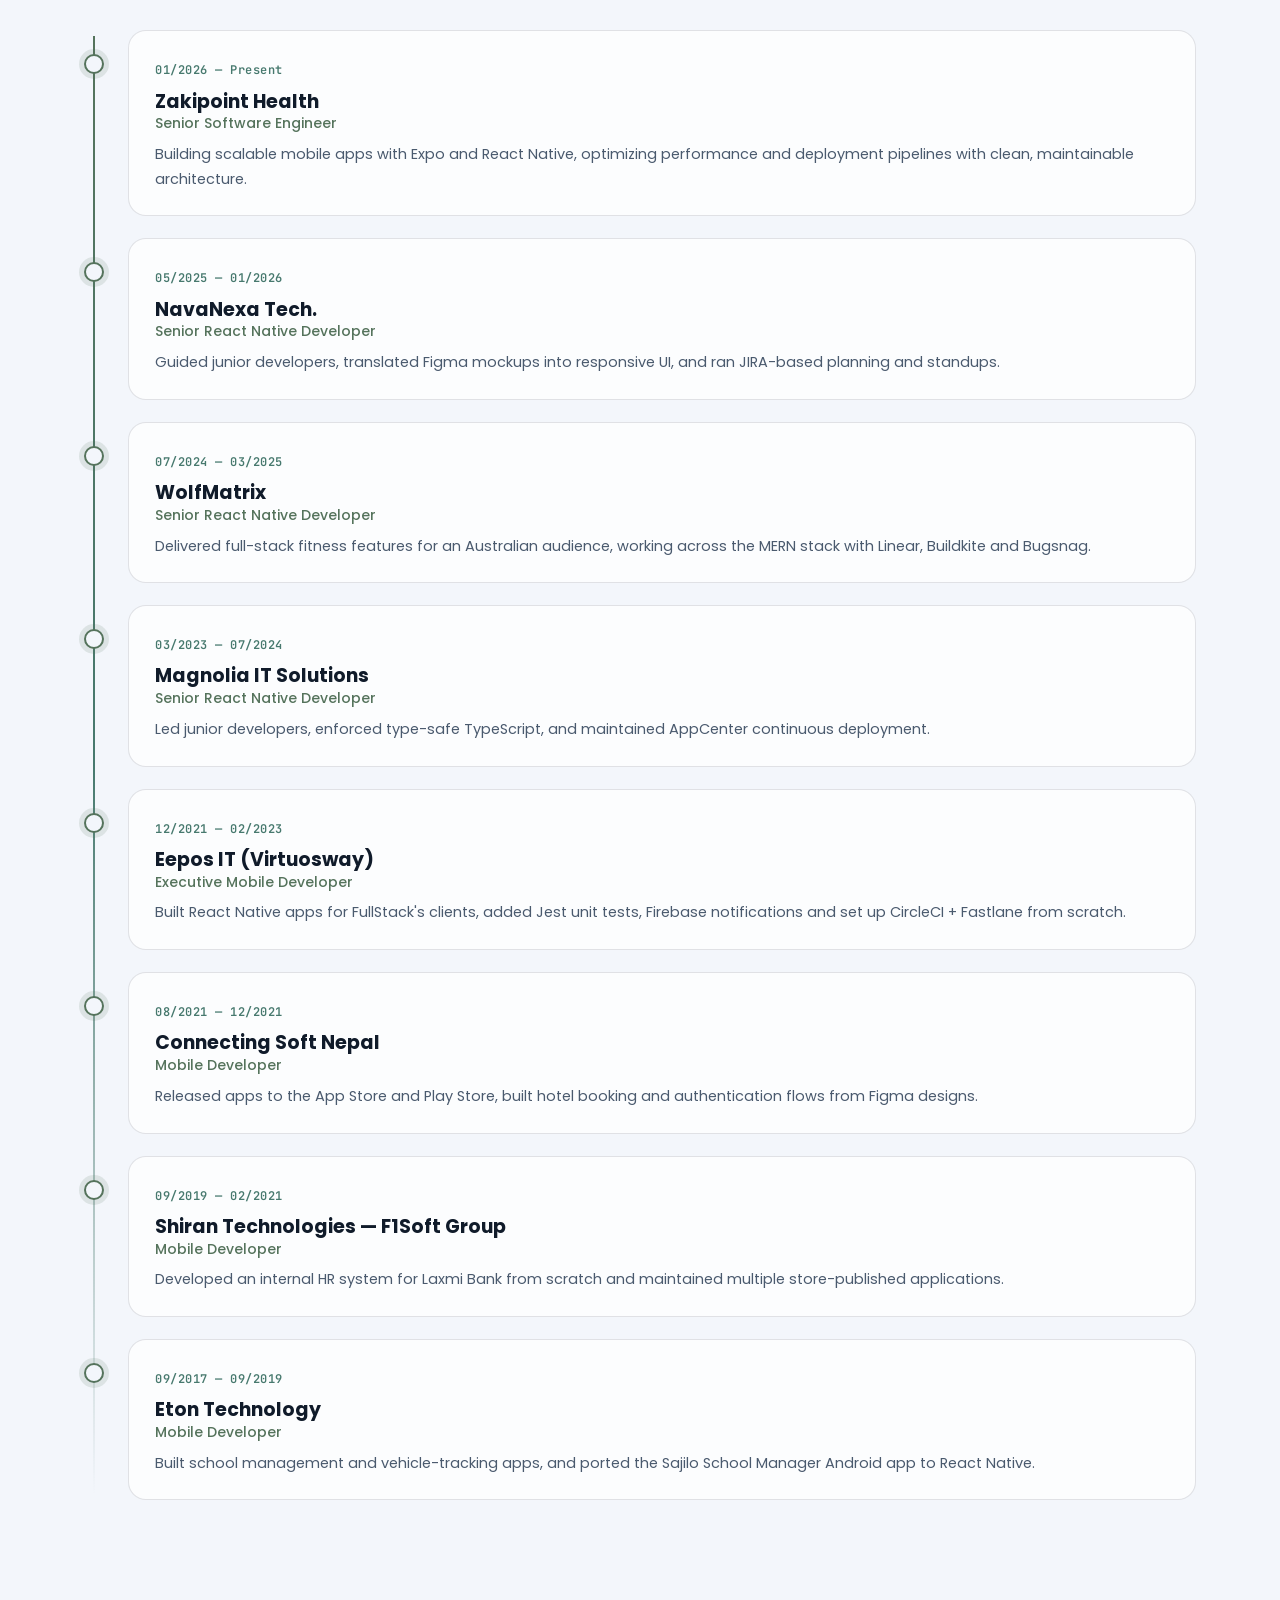
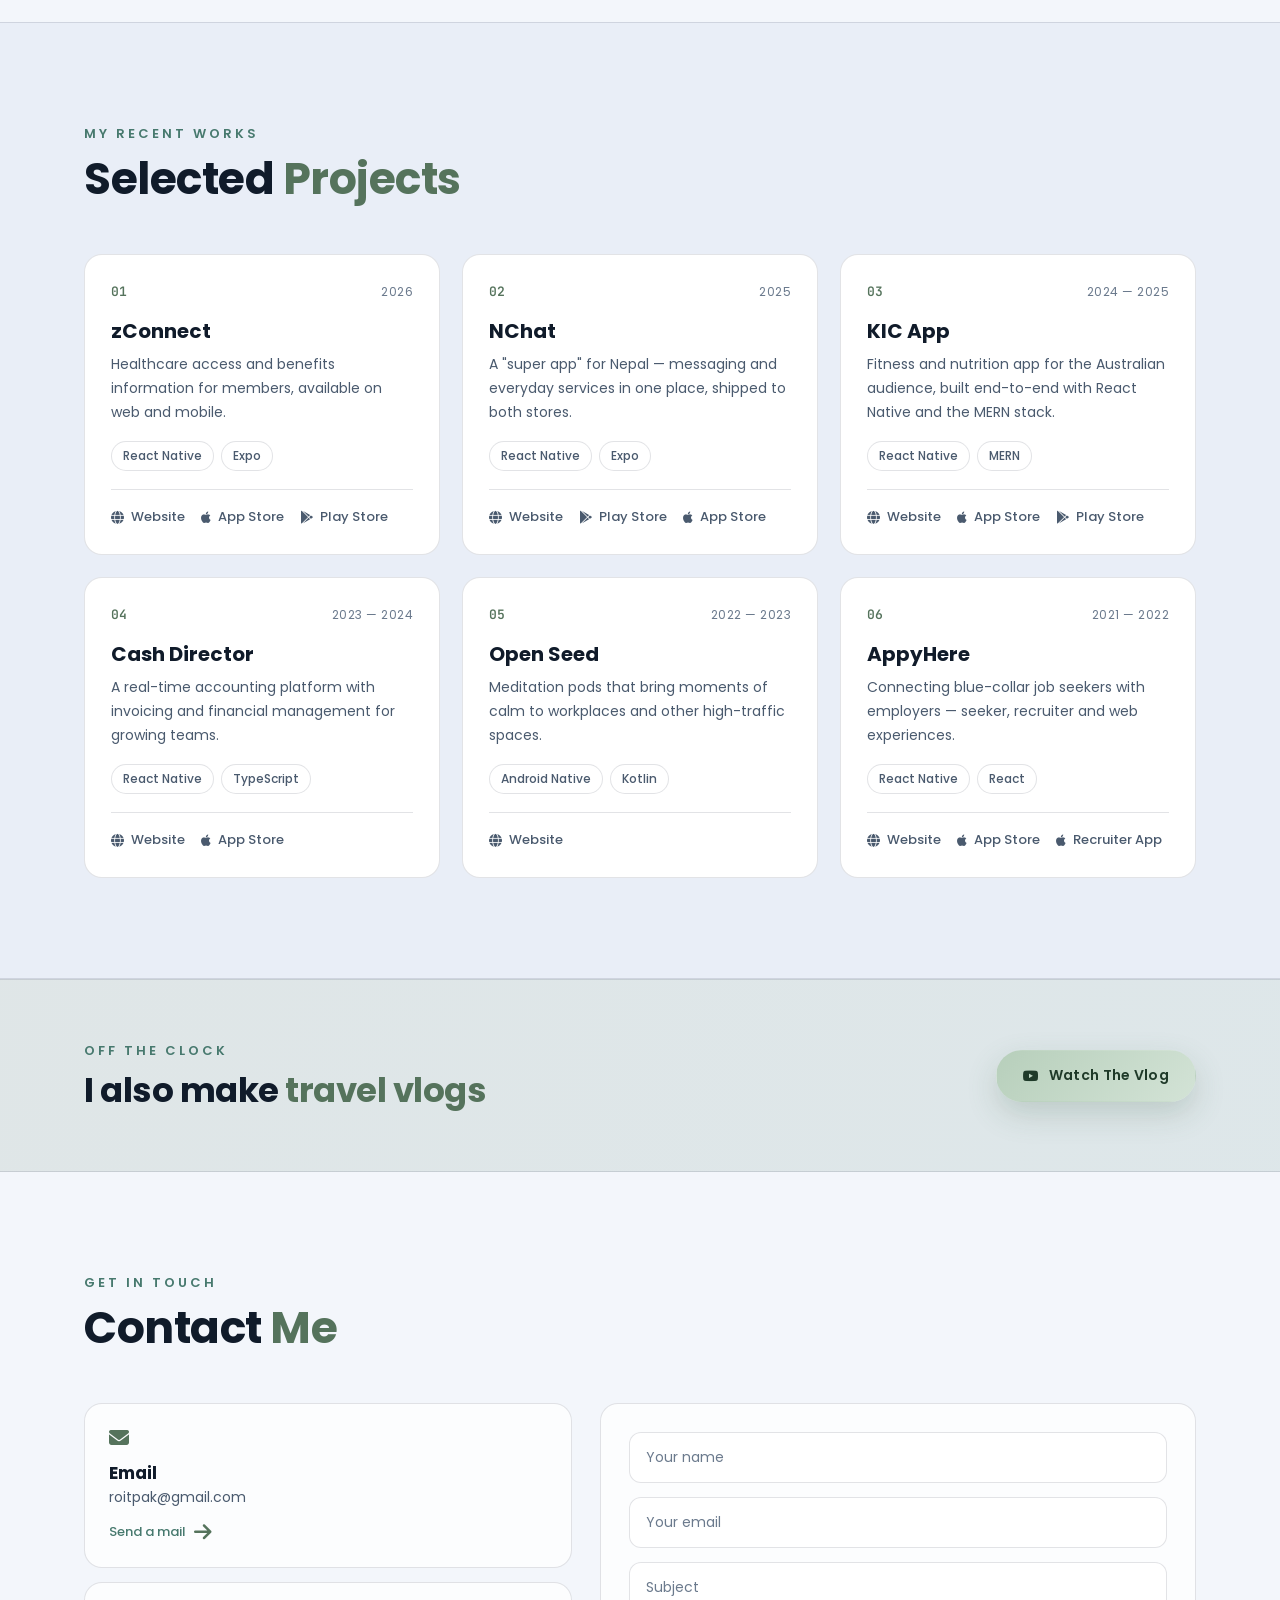
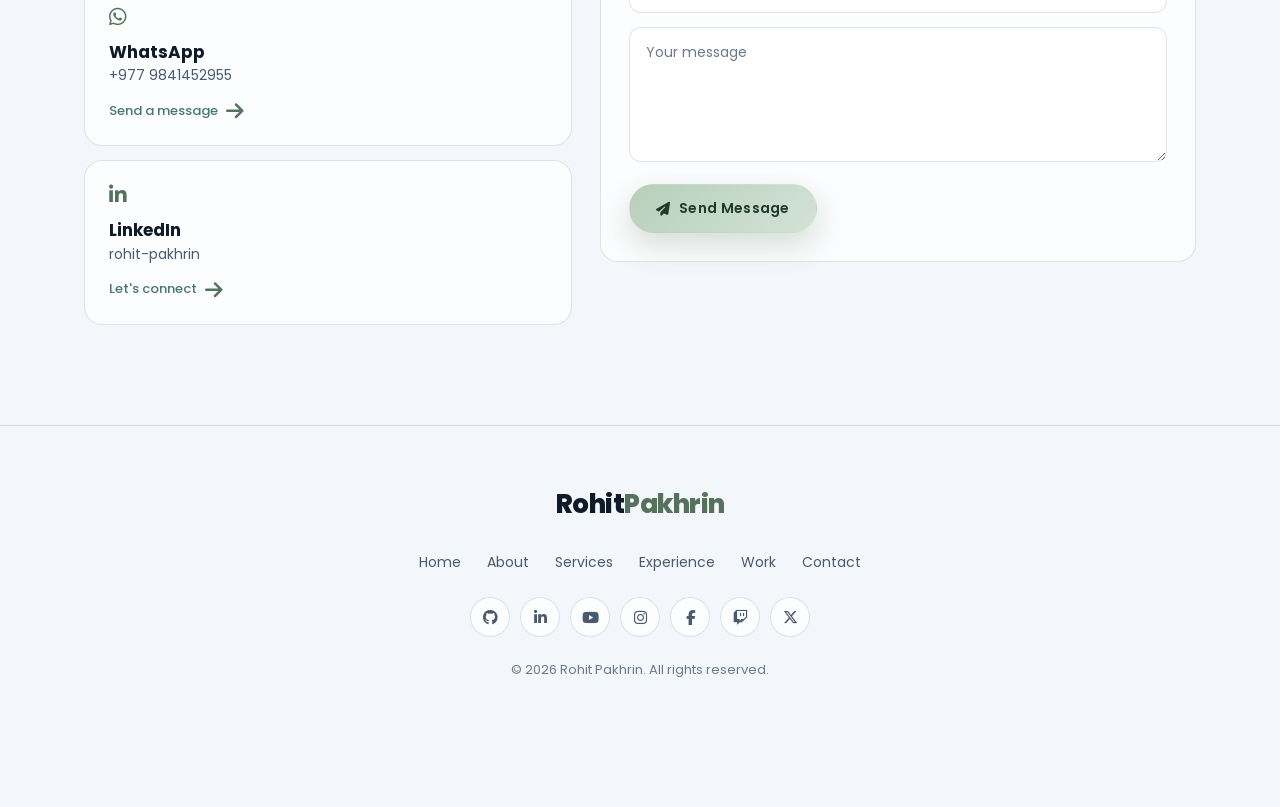
==== commit cc281cd6: "Add standing mini character image to index and vlogs pages" ====
--- a/index.html
+++ b/index.html
@@ -547,6 +547,8 @@
     <!-- Back to top -->
     <button class="to-top" id="toTop" type="button" aria-label="Back to top"><i class="fa-solid fa-arrow-up"></i></button>
 
+    <img src="img/character/standing-mini.png" alt="" style="position:fixed;left:10px;bottom:10px;width:64px;height:auto;z-index:9999;pointer-events:none;image-rendering:pixelated;">
+
     <script src="js/portfolio.js"></script>
 </body>
 
